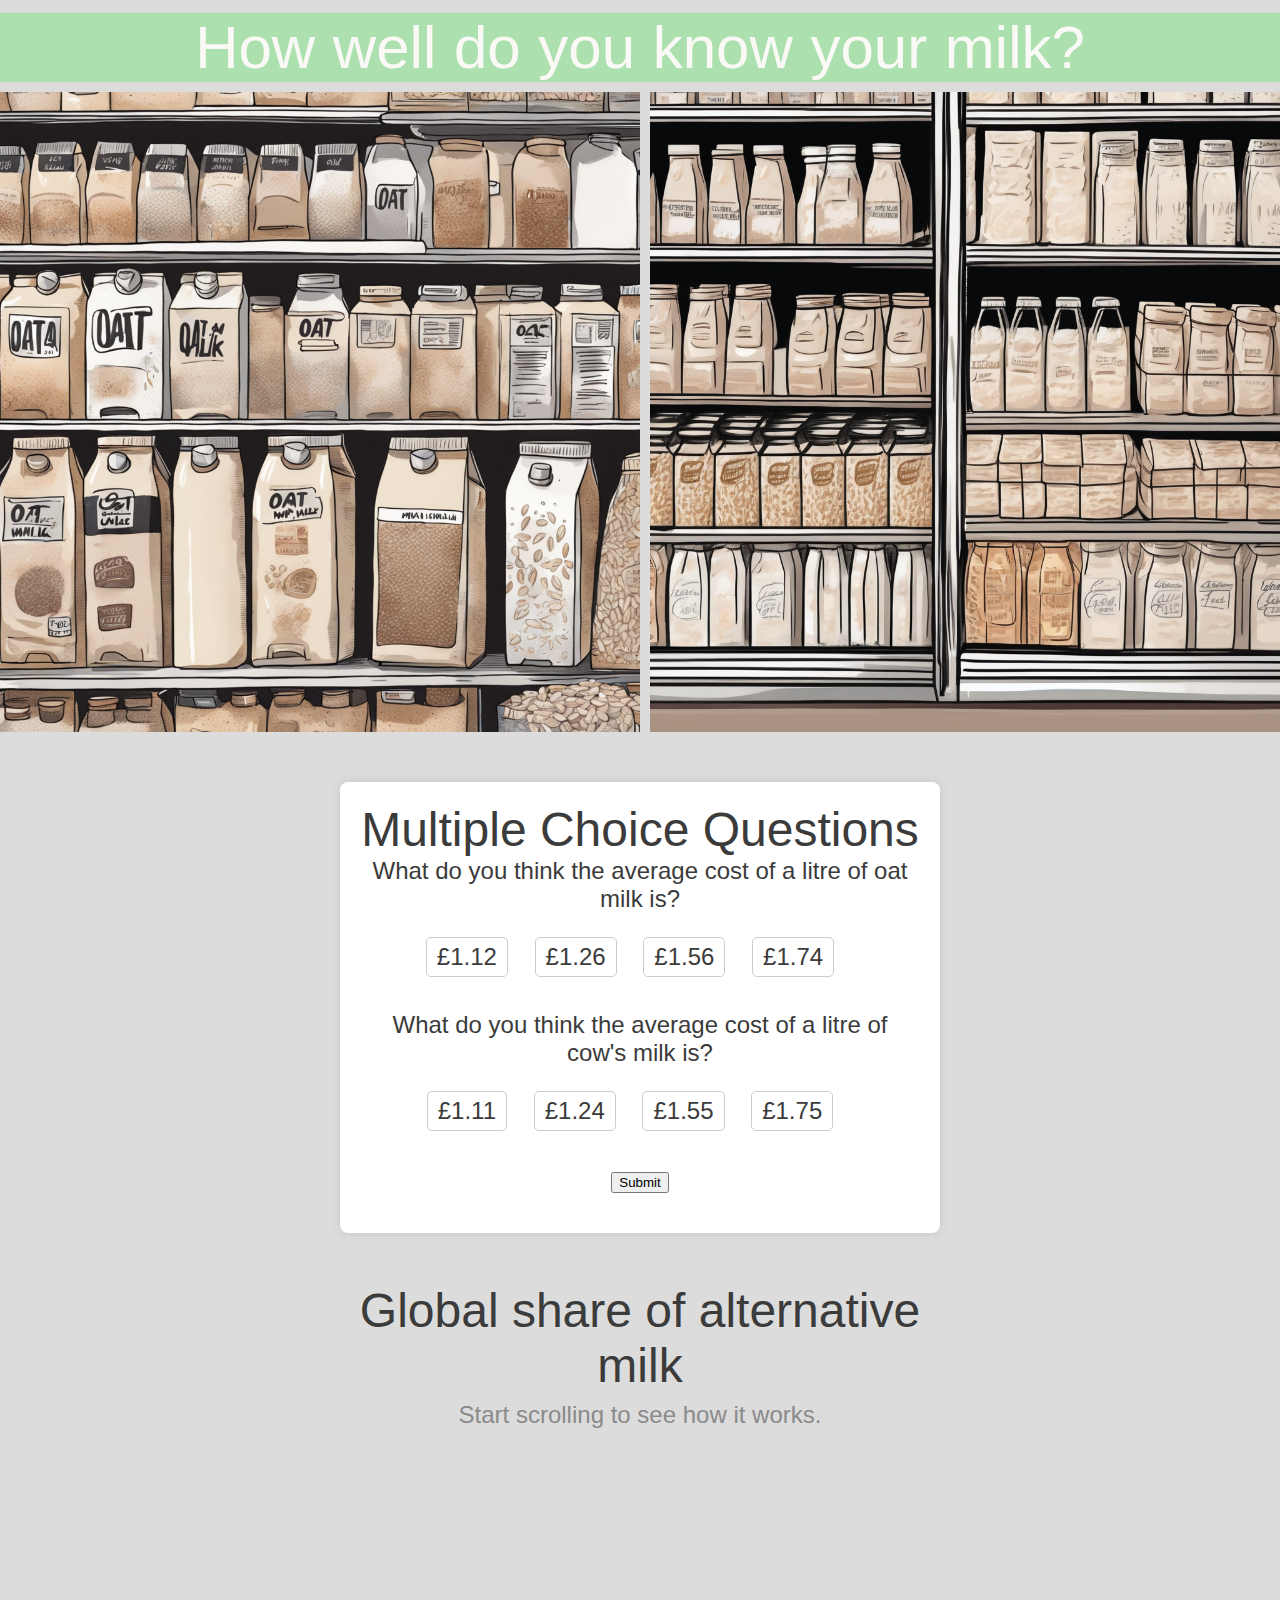
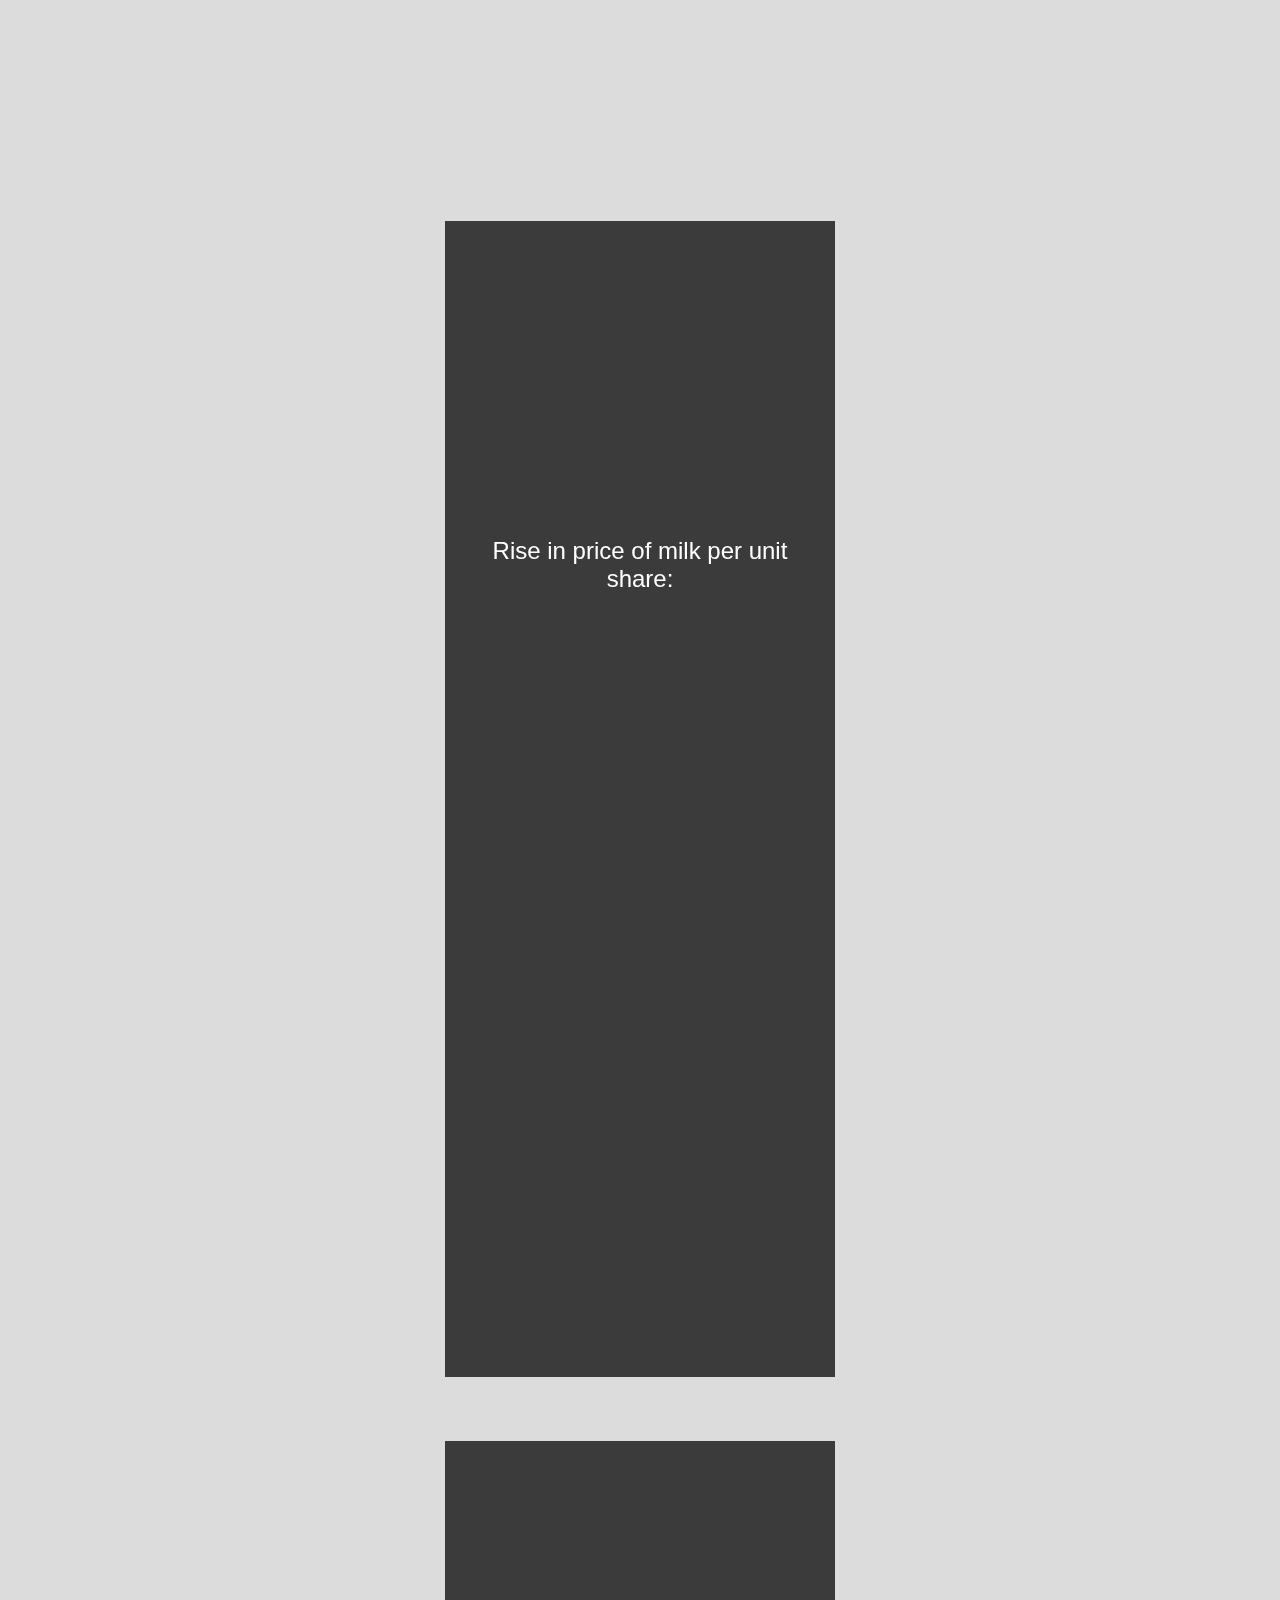
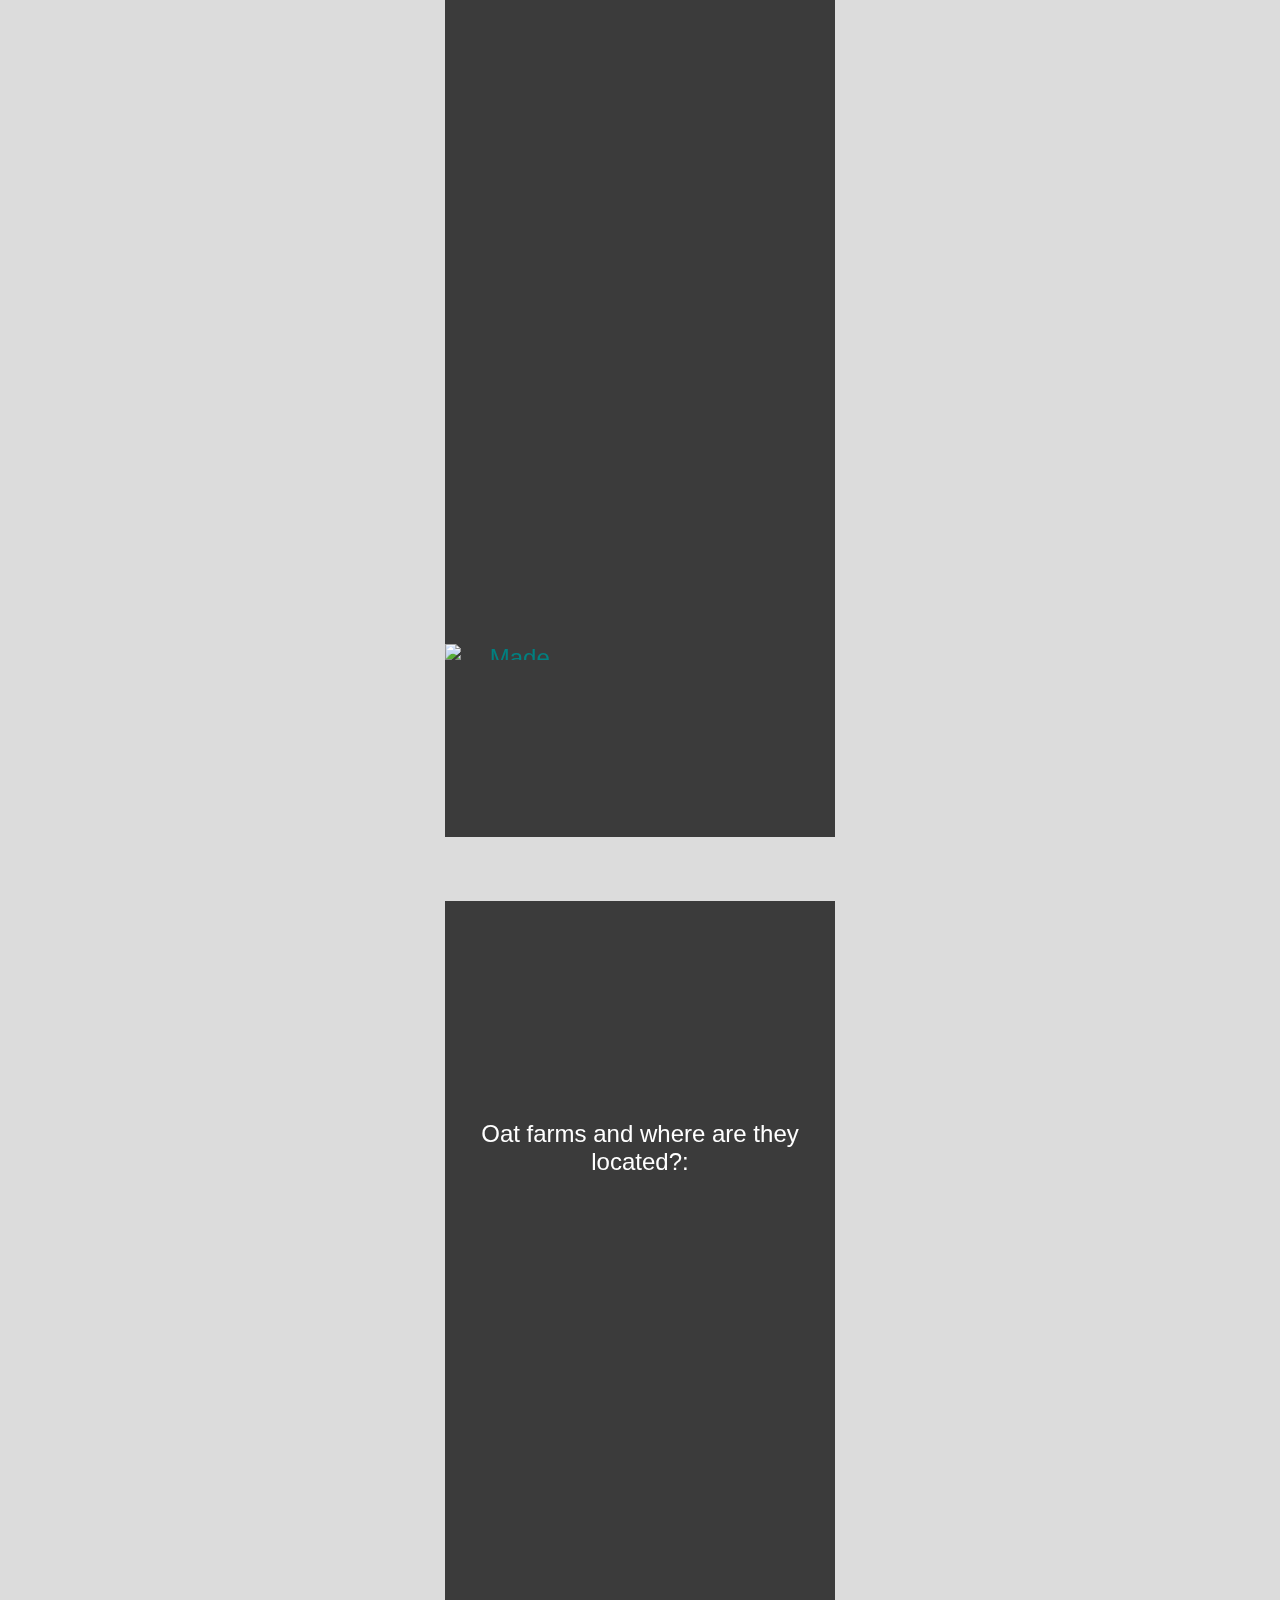
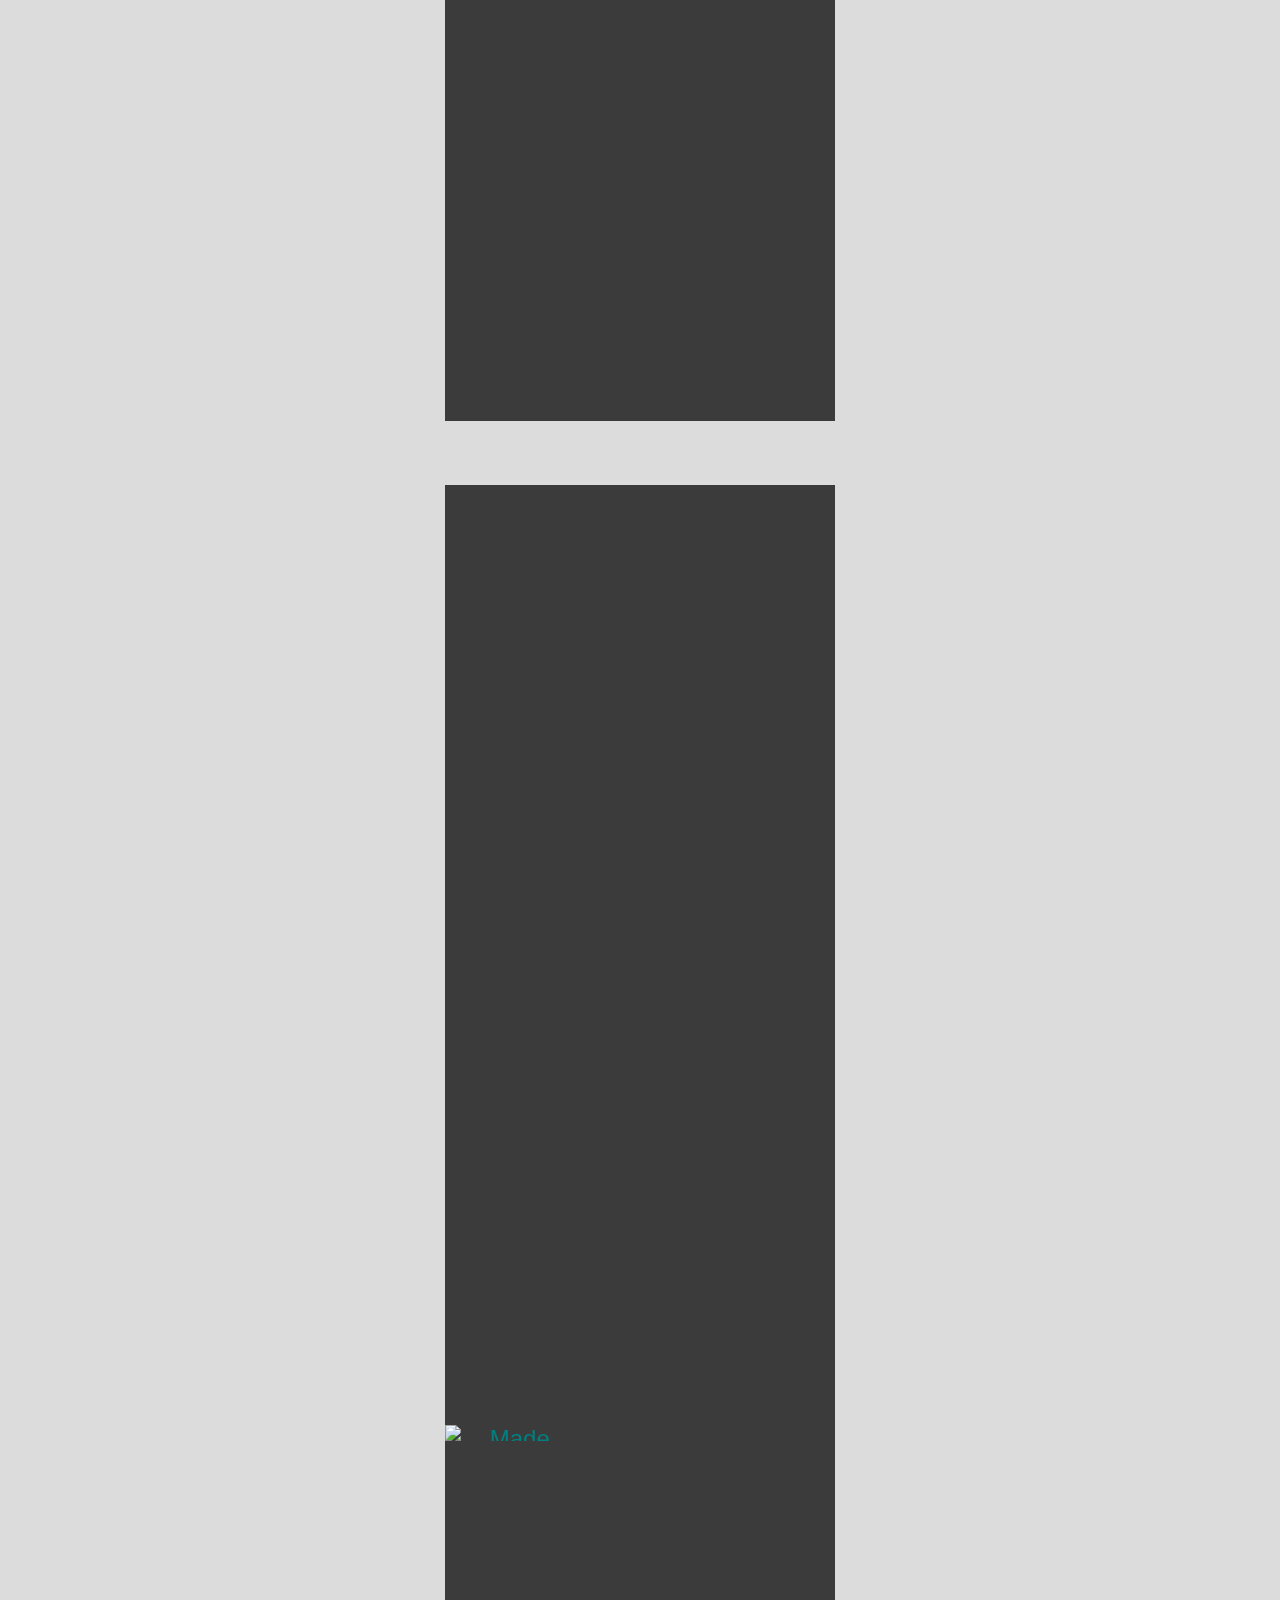
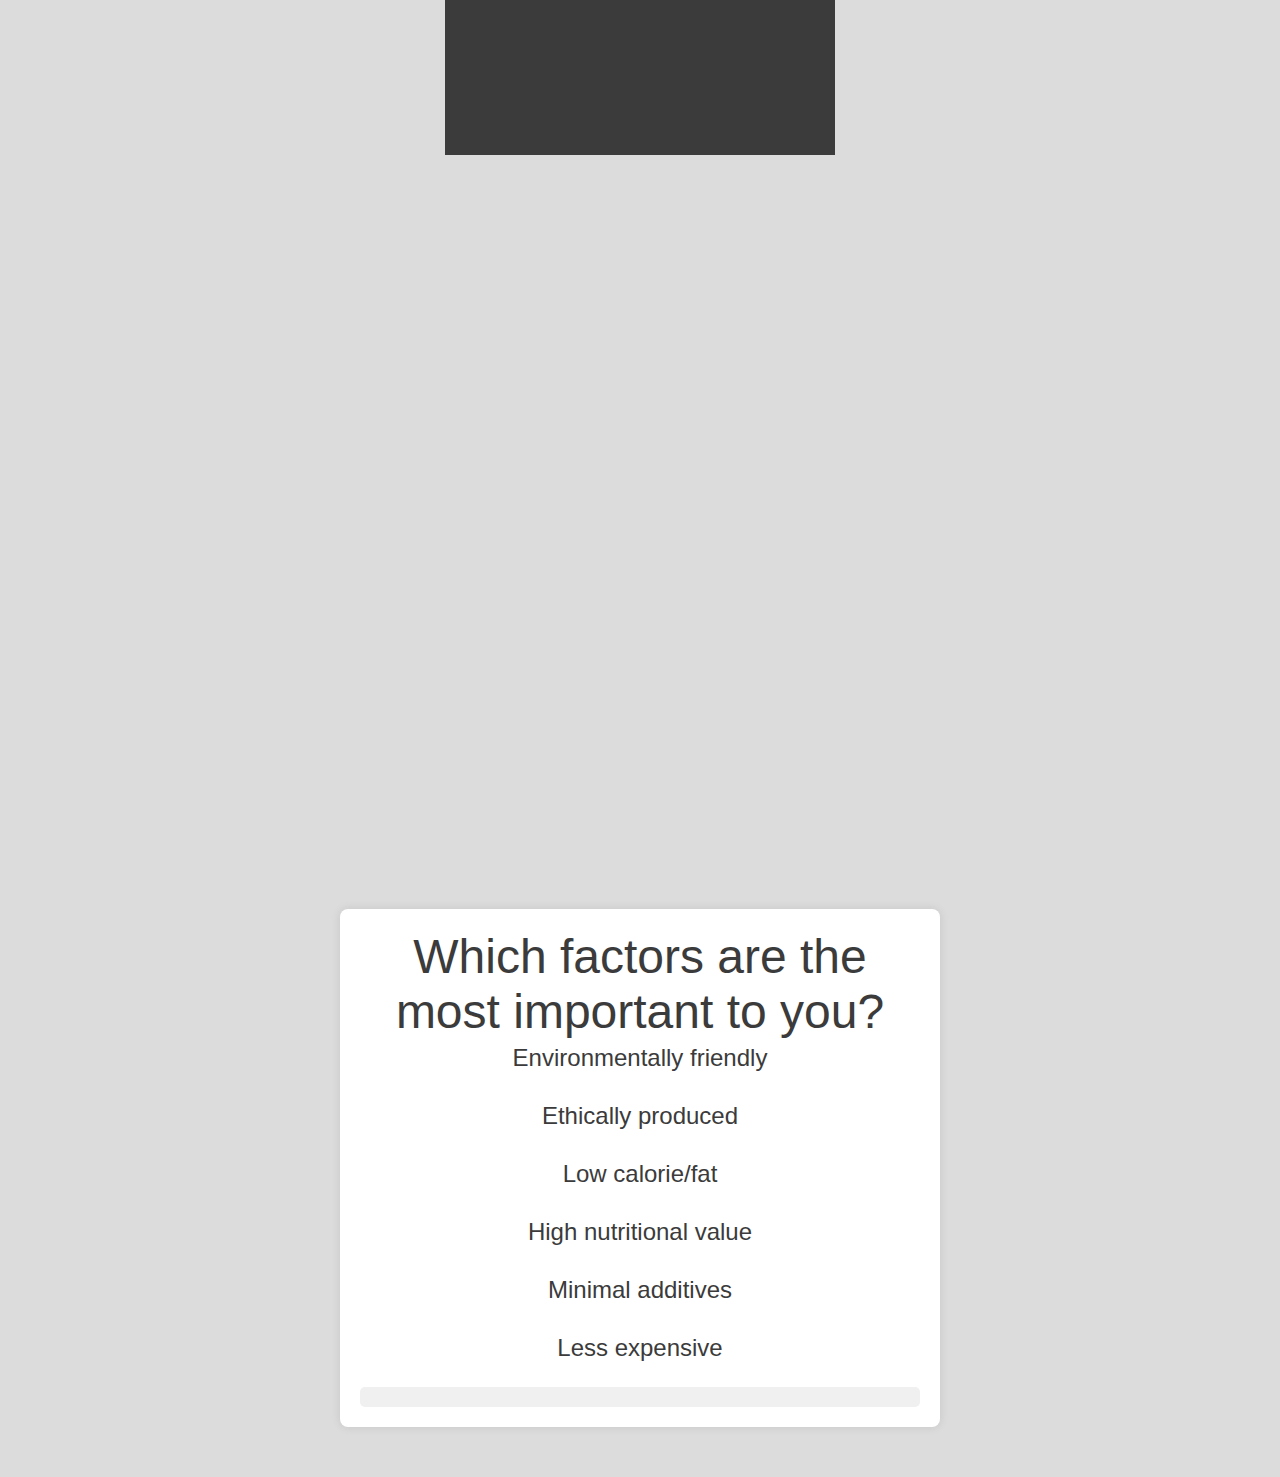
==== docs/home.html @ 5fc655d4 "Add files via upload" ====
<!DOCTYPE html>
<html lang="en">
<head>
    <meta charset="UTF-8">
    <meta name="viewport" content="width=device-width, initial-scale=1.0">
    <title>TITLE HERE</title>
    <link rel="stylesheet" href="../docs/homestyle.css"/>
    <div class="headerborder">
        <div>   
        <h1 class="header">How well do you know your milk?</h1>
        </div>
    </div>

</head>
<body>
<div class="header_image">
    <img id="milk1" src="../docs/05fa3151-7fad-4c50-9630-23b8d9dc61a8.png">
    <!-- <img id="milk2" src="../docs/15f3eb5b-7ea6-4be1-939e-33cea1be2ba7.png"> -->
    <img id="milk3" src="../docs/7c17c943-a8fb-4726-a682-5119851fdd4b.png">
</div>
</body>

    <div class="container">
        <h1>Multiple Choice Questions</h1>
        <form id="quizForm">
            <div class="question">
                <p>What do you think the average cost of a litre of oat milk is?</p>
                <ul class="options">
                    <li><input type="radio" id="£1.12" name="q1" value="£1.12"><label for="£1.12">£1.12</label></li>
                    <li><input type="radio" id="£1.26" name="q1" value="£1.26"><label for="£1.26">£1.26</label></li>
                    <li><input type="radio" id="£1.56" name="q1" value="£1.56"><label for="£1.56">£1.56</label></li>
                    <li><input type="radio" id="£1.74" name="q1" value="£1.74"><label for="£1.74">£1.74</label></li>
                </ul>
            </div>
            <div class="question">
                <p>What do you think the average cost of a litre of cow's milk is?</p>
                <ul class="options">
                    <li><input type="radio" id="£1.11" name="q2" value="£1.11"><label for="£1.11">£1.11</label></li>
                    <li><input type="radio" id="£1.24" name="q2" value="£1.24"><label for="£1.24">£1.24</label></li>
                    <li><input type="radio" id="£1.55" name="q2" value="£1.55"><label for="£1.55">£1.55</label></li>
                    <li><input type="radio" id="£1.75" name="q2" value="£1.75"><label for="£1.75">£1.75</label></li>
                </ul>
            </div>
            
        <input type="button" id="submitBtn" value="Submit">
    </form>

</body>

    <div id="result1" class="result"></div>
    <div id="result2" class="result"></div>
    </div>

    <script>
    document.getElementById("submitBtn").addEventListener("click", function() {
        var q1Answer = document.querySelector('input[name="q1"]:checked');
        var q2Answer = document.querySelector('input[name="q2"]:checked');

        if (q1Answer && q2Answer) {
            if (q1Answer.value === "£1.74") {
                document.getElementById("result1").innerHTML = "1. Correct!";
                document.getElementById("result1").classList.add("correct");
            } else {
                document.getElementById("result1").innerHTML = "1. Incorrect!";
                document.getElementById("result1").classList.add("incorrect");
            }

            if (q2Answer.value === "£1.11") {
                document.getElementById("result2").innerHTML = "2. Correct!";
                document.getElementById("result2").classList.add("correct");
            } else {
                document.getElementById("result2").innerHTML = "2. Incorrect!";
                document.getElementById("result2").classList.add("incorrect");
            }
        } else {
            alert("Please answer all questions before submitting.");
        }
    });
    </script>


    <!DOCTYPE html>

<html>

 

<head>

    <meta charset="utf-8" />

    <meta http-equiv="X-UA-Compatible" content="IE=edge" />

    <title>Analysing global milk and alternative consumption</title>

    <meta name="description" content="Scrollama: Basic Example" />

    <meta name="viewport" content="width=device-width, initial-scale=1" />

    <link rel="stylesheet" href="../docs/style.css" />

    <style>

        #scrolly {

            position: relative;

        }

 

        article {

            position: relative;

            padding: 0 1rem;

            margin: 0 auto;

            width: 33%;

        }

 

        .step {

            margin: 2rem auto 4rem auto;

            background-color: #3b3b3b;

            color: #fff;

        }

 

        .step.is-active {

            background-color: goldenrod;

            color: #3b3b3b;

        }

 

        .step p {

            text-align: center;

            padding: 1rem;

            font-size: 1.5rem;

        }

    </style>

</head>

 

<body>

    <main>

        <section id="intro">

            <h1 class="intro__hed">Global share of alternative milk</h1>

            <p class="intro__dek">

                Start scrolling to see how it works.

            </p>

        </section>

        <section id="scrolly">

            <div id="sticky" class="sticky">
                
              </div>

            <article>

                <div class="step" data-step="1">

                    <p>Rise in price of milk per unit share: <iframe title="Rise in milk substitute price" aria-label="Interactive line chart" id="datawrapper-chart-YHuSE" src=https://datawrapper.dwcdn.net/YHuSE/3/ scrolling="no" frameborder="0" style="width: 0; min-width: 100% !important; border: none;" height="462" data-external="1"></iframe><script type="text/javascript">!function(){"use strict";window.addEventListener("message",(function(a){if(void 0!==a.data["datawrapper-height"]){var e=document.querySelectorAll("iframe");for(var t in a.data["datawrapper-height"])for(var r=0;r<e.length;r++)if(e[r].contentWindow===a.source){var i=a.data["datawrapper-height"][t]+"px";e[r].style.height=i}}}))}();

                    </script></p>

                </div>

                <div class="step" data-step="2">

                    <p><iframe src='https://flo.uri.sh/visualisation/17685760/embed' title='Interactive or visual content' class='flourish-embed-iframe' frameborder='0' scrolling='no' style='width:100%;height:600px;' sandbox='allow-same-origin allow-forms allow-scripts allow-downloads allow-popups allow-popups-to-escape-sandbox allow-top-navigation-by-user-activation'></iframe><div style='width:100%!;margin-top:4px!important;text-align:right!important;'><a class='flourish-credit' href='https://public.flourish.studio/visualisation/17685760/?utm_source=embed&utm_campaign=visualisation/17685760' target='_top' style='text-decoration:none!important'><img alt='Made with Flourish' src='https://public.flourish.studio/resources/made_with_flourish.svg' style='width:105px!important;height:16px!important;border:none!important;margin:0!important;'> </a></div></p>

                </div>

                <div class="step" data-step="3">

                    <p>Oat farms and where are they located?: <iframe title="Where is your dairy milk made?" aria-label="Map" id="datawrapper-chart-85CGR" src=https://datawrapper.dwcdn.net/85CGR/2/ scrolling="no" frameborder="0" style="width: 0; min-width: 100% !important; border: none;" height="620" data-external="1"></iframe><script type="text/javascript">!function(){"use strict";window.addEventListener("message",(function(a){if(void 0!==a.data["datawrapper-height"]){var e=document.querySelectorAll("iframe");for(var t in a.data["datawrapper-height"])for(var r=0;r<e.length;r++)if(e[r].contentWindow===a.source){var i=a.data["datawrapper-height"][t]+"px";e[r].style.height=i}}}))}();

                    </script></p>

                </div>

                <div class="step" data-step="4">

                    <p><iframe src='https://flo.uri.sh/visualisation/17583954/embed' title='Interactive or visual content' class='flourish-embed-iframe' frameborder='0' scrolling='no' style='width:100%;height:600px;' sandbox='allow-same-origin allow-forms allow-scripts allow-downloads allow-popups allow-popups-to-escape-sandbox allow-top-navigation-by-user-activation'></iframe><div style='width:100%!;margin-top:4px!important;text-align:right!important;'><a class='flourish-credit' href='https://public.flourish.studio/visualisation/17583954/?utm_source=embed&utm_campaign=visualisation/17583954' target='_top' style='text-decoration:none!important'><img alt='Made with Flourish' src='https://public.flourish.studio/resources/made_with_flourish.svg' style='width:105px!important;height:16px!important;border:none!important;margin:0!important;'> </a></div></p>

                </div>

            </article>

        </section>

        <section id="outro"></section>

    </main>

 

    <script src="../build/scrollama.js"></script>

    <script>

        var scrolly = document.querySelector("#scrolly");

        var article = scrolly.querySelector("article");

        var step = article.querySelectorAll(".step");

 

        // initialize the scrollama

        var scroller = scrollama();

 

        // scrollama event handlers

        function handleStepEnter(response) {

            // response = { element, direction, index }

            console.log(response);

            // add to color to current step

            response.element.classList.add("is-active");

        }

 

        function handleStepExit(response) {

            // response = { element, direction, index }

            console.log(response);

            // remove color from current step

            response.element.classList.remove("is-active");

        }

 

        function init() {

            // set random padding for different step heights (not required)

            step.forEach(function (step) {

                var v = 100 + Math.floor((Math.random() * window.innerHeight) / 4);

                step.style.padding = v + "px 0px";

            });

 

            // 1. setup the scroller with the bare-bones options

            //      this will also initialize trigger observations

            // 2. bind scrollama event handlers (this can be chained like below)

            scroller

                .setup({

                    step: "#scrolly article .step",

                    debug: false,

                    offset: 0.5

                })

                .onStepEnter(handleStepEnter)

                .onStepExit(handleStepExit);

 

        }

 

        // kick things off

        init();

    </script>

</body>

 

</html>

    <body>

    </body>
    <div class="container">
            <h1>Which factors are the most important to you?</h1>
            <div class="quiz-item">
                <label><input type="radio" name="factor" value="environmentally friendly"> Environmentally friendly</label>
            </div>
            <div class="quiz-item">
                <label><input type="radio" name="factor" value="ethical"> Ethically produced</label>
            </div>
            <div class="quiz-item">
                <label><input type="radio" name="factor" value="low calorie/fat"> Low calorie/fat</label>
            </div>
            <div class="quiz-item">
                <label><input type="radio" name="factor" value="high nutritional value"> High nutritional value</label>
            </div>
            <div class="quiz-item">
                <label><input type="radio" name="factor" value="minimal additives"> Minimal additives</label>
            </div>
            <div class="quiz-item">
                <label><input type="radio" name="factor" value="less expensive"> Less expensive</label>
            </div>
            <div id="result"></div>
    </div>
    
        <script>
            const resultDiv = document.getElementById('result');
            const radioButtons = document.querySelectorAll('input[type="radio"]');
    
            radioButtons.forEach(radioButton => {
                radioButton.addEventListener('change', () => {
                    const selectedFactor = document.querySelector('input[name="factor"]:checked').value;
                    let resultText = '';
    
                    switch (selectedFactor) {
                        case 'environmentally friendly':
                            resultText = 'Consider choosing foods with minimal packaging and those produced using sustainable practices.';
                            break;
                        case 'ethical':
                            resultText = 'Look for products with certifications like Fair Trade, which ensure fair treatment of workers.';
                            break;
                        case 'low calorie/fat':
                            resultText = 'Prioritize foods high in nutrients like fruits, vegetables, lean proteins, and whole grains.';
                            break;
                        case 'high nutritional value':
                            resultText = 'Prioritize foods high in nutrients like fruits, vegetables, lean proteins, and whole grains.';
                            break;
                        case 'minimal additives':
                            resultText = 'Prioritize foods high in nutrients like fruits, vegetables, lean proteins, and whole grains.';
                            break;
                        case 'less expensive':
                            resultText = 'Prioritize foods high in nutrients like fruits, vegetables, lean proteins, and whole grains.';
                            break;
                        default:
                            resultText = 'Please select a factor.';
                            break;
                    }
    
                    resultDiv.textContent = resultText;
                });
            });
        </script>

</html>
---- docs/homestyle.css ----
/*background and font for whole page*/
body{
    text-align: center;
    font-family: Arial, Helvetica, sans-serif;
    background-color: #dcdcdc;
    background-image: url('');

}

/*heading margin width, font size, colour of text and background and word spacing*/
.header {
    font-family: 'Franklin Gothic Medium', 'Arial Narrow', Arial, sans-serif;
    margin-top: 0;
    font-size: 60px;
    color: #faf9f6;
    word-spacing: 1px;
}
.headerborder {
    background-color: 	#ACE1AF;
    margin-top: 1%;
}

.header_image {
    display: flex;
}

.header_image img {
    margin-top: 10px;
    margin-right: 10px;
    margin-bottom: 0px;
}

/* chat gpt */
.question {
    margin-bottom: 20px;
}

.options {
    list-style-type: none;
    padding: 0;
}

.options li {
    display: inline-block;
    margin-right: 20px;
}

.options label {
    cursor: pointer;
}

input[type="radio"] {
    display: none;
}

input[type="radio"] + label {
    padding: 5px 10px;
    border: 1px solid #ccc;
    border-radius: 5px;
}

input[type="radio"]:checked + label {
    background-color: #007bff;
    color: #fff;
}

input[type="submit"] {
    display: block;
    margin: 20px auto;
    padding: 10px 20px;
    border: none;
    background-color: #007bff;
    color: #fff;
    border-radius: 5px;
    cursor: pointer;
}

input[type="submit"]:hover {
    background-color: #0056b3;
}

.result {
    text-align: center;
    margin-top: 20px;
    font-weight: bold;
}

.correct {
    color: green;
}

.incorrect {
    color: red;
}


.map-container {
    /* max-width:960px; */
    width: 50%;
    margin: 0 auto;
    text-align: center;

}

.maps{
    width: 100%;
}

.map1 {
    width: 50%;
    float: left;
}

.map2{
    margin-left: 50%;
}

img {
    max-width: 50%;
    height: auto;
    float: left;

}
.container {
    max-width: 600px;
    margin: 50px auto;
    background-color: #fff;
    padding: 20px;
    border-radius: 8px;
    box-shadow: 0 0 10px rgba(0, 0, 0, 0.1);
}
h1 {
    text-align: center;
}
.quiz-item {
    margin-bottom: 20px;
}
label {
    display: block;
    margin-bottom: 10px;
}
input[type="radio"] {
    margin-right: 5px;
    cursor: pointer;
}
#result {
    margin-top: 20px;
    padding: 10px;
    background-color: #f0f0f0;
    border-radius: 5px;
}
/* .container {
    max-width: 50%; /* Limits image width to half of the page */
  /* } */


  input[type="radio"]:hover {
    background-color: #f0f0f0;
  }

  /* Style for selected button */
  input[type="radio"]:checked + label {
    background-color: #007bff; /* Change this to desired color */
    color: white; /* Text color */
  }

  label {
    padding: 5px 10px;
    border-radius: 5px;
  }

  /* Change cursor on hover */
  label:hover {
    cursor: pointer;
  }

  /* Style for result text */
  #result {
    margin-top: 20px;
    font-weight: bold;
  }
---- docs/style.css ----
* {
  box-sizing: border-box;
}

html,
body {
  margin: 0;
  padding: 0;
}

body {
  font-family: -apple-system, BlinkMacSystemFont, 'Segoe UI', Roboto, Oxygen,
    Ubuntu, Cantarell, 'Open Sans', 'Helvetica Neue', sans-serif;
  min-height: 1280px;
  color: #3b3b3b;
  font-size: 24px;
}

p,
h1,
h2,
h3,
h4,
a {
  margin: 0;
  font-weight: 400;
}

a,
a:visited,
a:hover {
  color: teal;
  text-decoration: none;
  border-bottom: 2px solid currentColor;
}

nav {
  display: -webkit-box;
  display: -ms-flexbox;
  display: flex;
  -webkit-box-align: baseline;
  -ms-flex-align: baseline;
  align-items: baseline;
  -webkit-box-pack: justify;
  -ms-flex-pack: justify;
  justify-content: space-between;
  background: #f3f3f3;
  padding: 1rem;
  padding-right: 5rem;
  -ms-flex-wrap: wrap;
  flex-wrap: wrap;
}

.nav__examples {
  display: -webkit-box;
  display: -ms-flexbox;
  display: flex;
  -webkit-box-align: baseline;
  -ms-flex-align: baseline;
  align-items: baseline;
  -ms-flex-wrap: wrap;
  flex-wrap: wrap;
  margin-top: 1rem;
}

.nav__examples > * {
  margin-right: 0.5rem;
}

#intro {
  max-width: 40rem;
  margin: 1rem auto;
  text-align: center;
}

.intro__hed {
  font-size: 2em;
  margin: 2rem auto 0.5rem auto;
}

.intro__dek {
  color: #8a8a8a;
}

.github-corner:hover .octo-arm {
  animation: octocat-wave 560ms ease-in-out;
}

@keyframes octocat-wave {
  0%,
  100% {
    transform: rotate(0);
  }

  20%,
  60% {
    transform: rotate(-25deg);
  }

  40%,
  80% {
    transform: rotate(10deg);
  }
}

@media (max-width: 500px) {
  .github-corner:hover .octo-arm {
    animation: none;
  }

  .github-corner .octo-arm {
    animation: octocat-wave 560ms ease-in-out;
  }
}

#intro {
  margin-bottom: 320px;
}

#outro {
  height: 640px;
}

@media (min-width: 840px) {
  .nav__examples {
    margin-top: 0;
    margin-left: 2rem;
  }
}

.sticky {
  position: sticky;
  top: 0;
  background-image: url('https://www.google.com/imgres?q=milk%20splash%20png&imgurl=https%3A%2F%2Fi.pinimg.com%2F736x%2F47%2F56%2F57%2F475657540660afe9c5e183f376eb9618.jpg&imgrefurl=https%3A%2F%2Fwww.pinterest.co.uk%2Fpin%2Fmilk-splash-png-free-download--691513717805654014%2F&docid=5TS-DGnh7o_dVM&tbnid=TGDkjYc5brxAaM&vet=12ahUKEwimmrqj2diFAxVSWkEAHU_UB3kQM3oECC0QAA..i&w=650&h=424&hcb=2&ved=2ahUKEwimmrqj2diFAxVSWkEAHU_UB3kQM3oECC0QAA');
  background-size: cover;
  background-position: center;
  background-repeat: repeat;
  color: white; /* Adjust text color for visibility */
  padding: 20px; /* Adjust padding as needed */
}
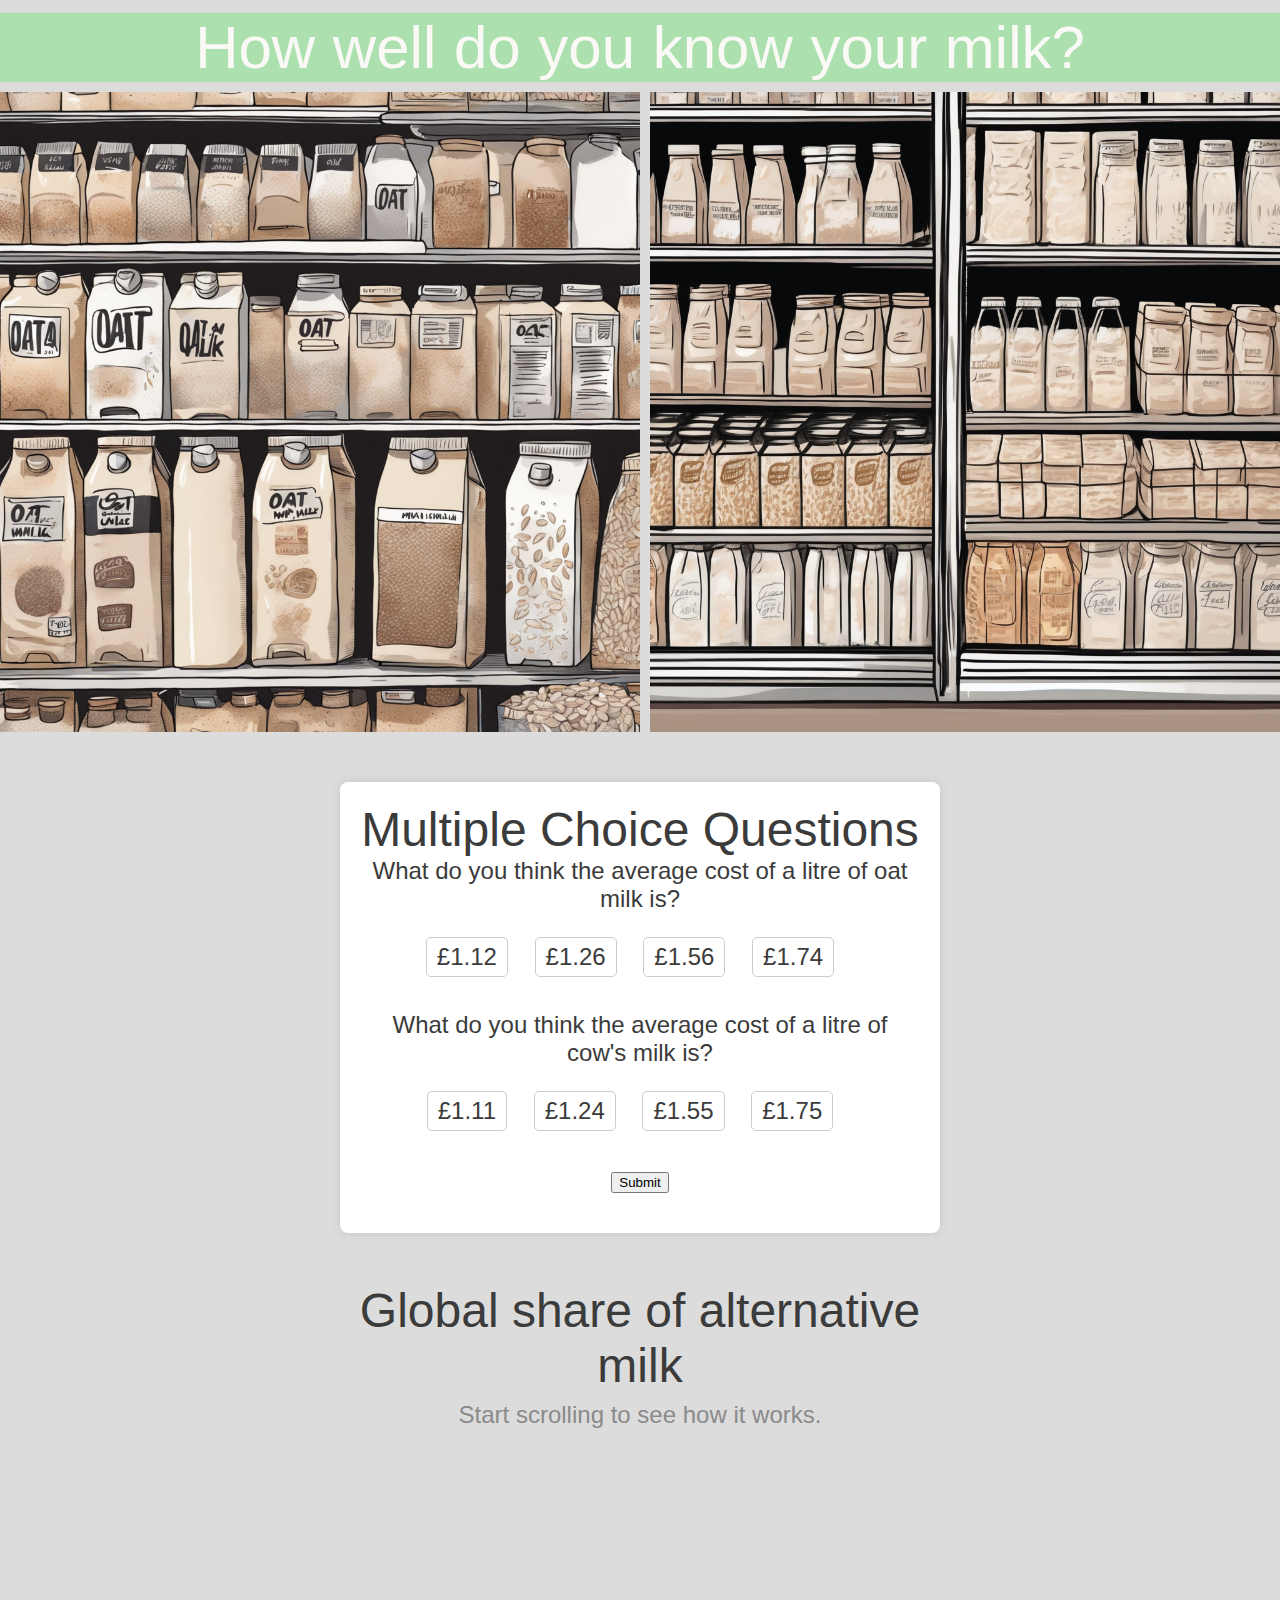
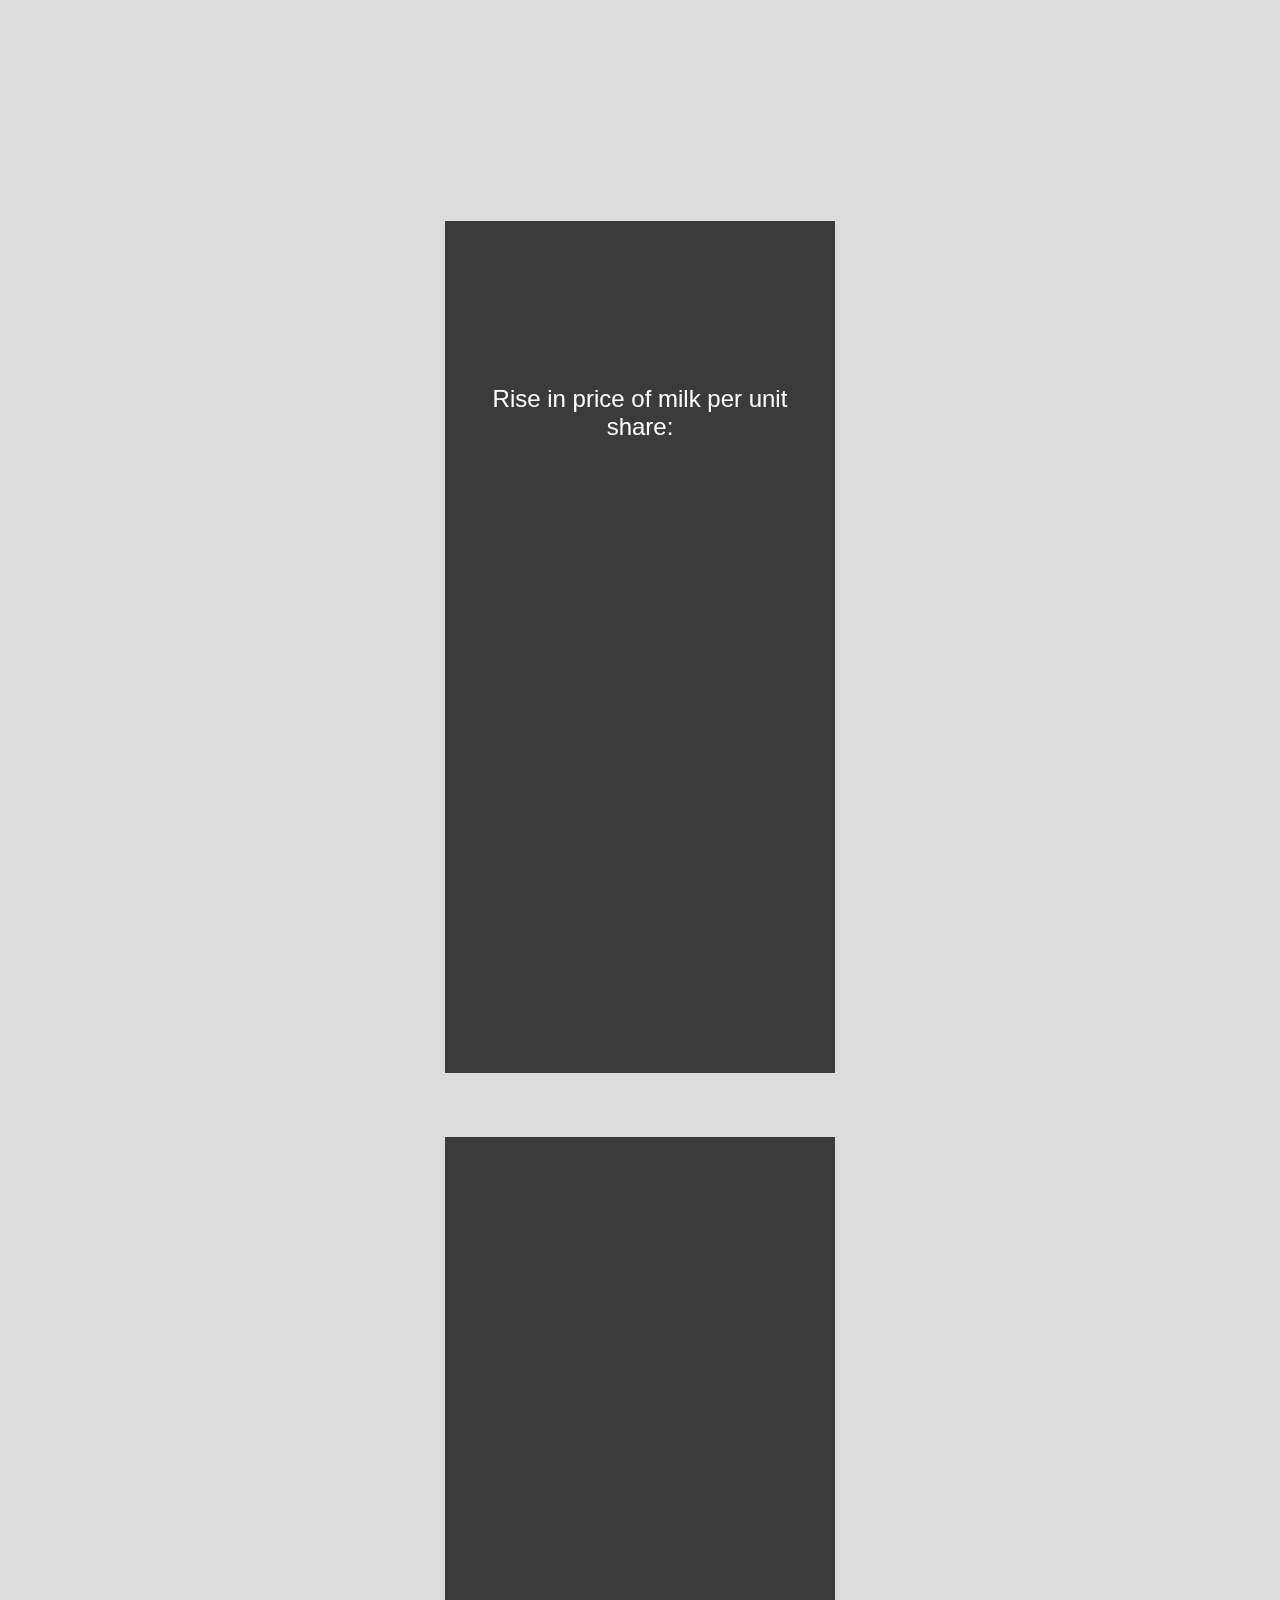
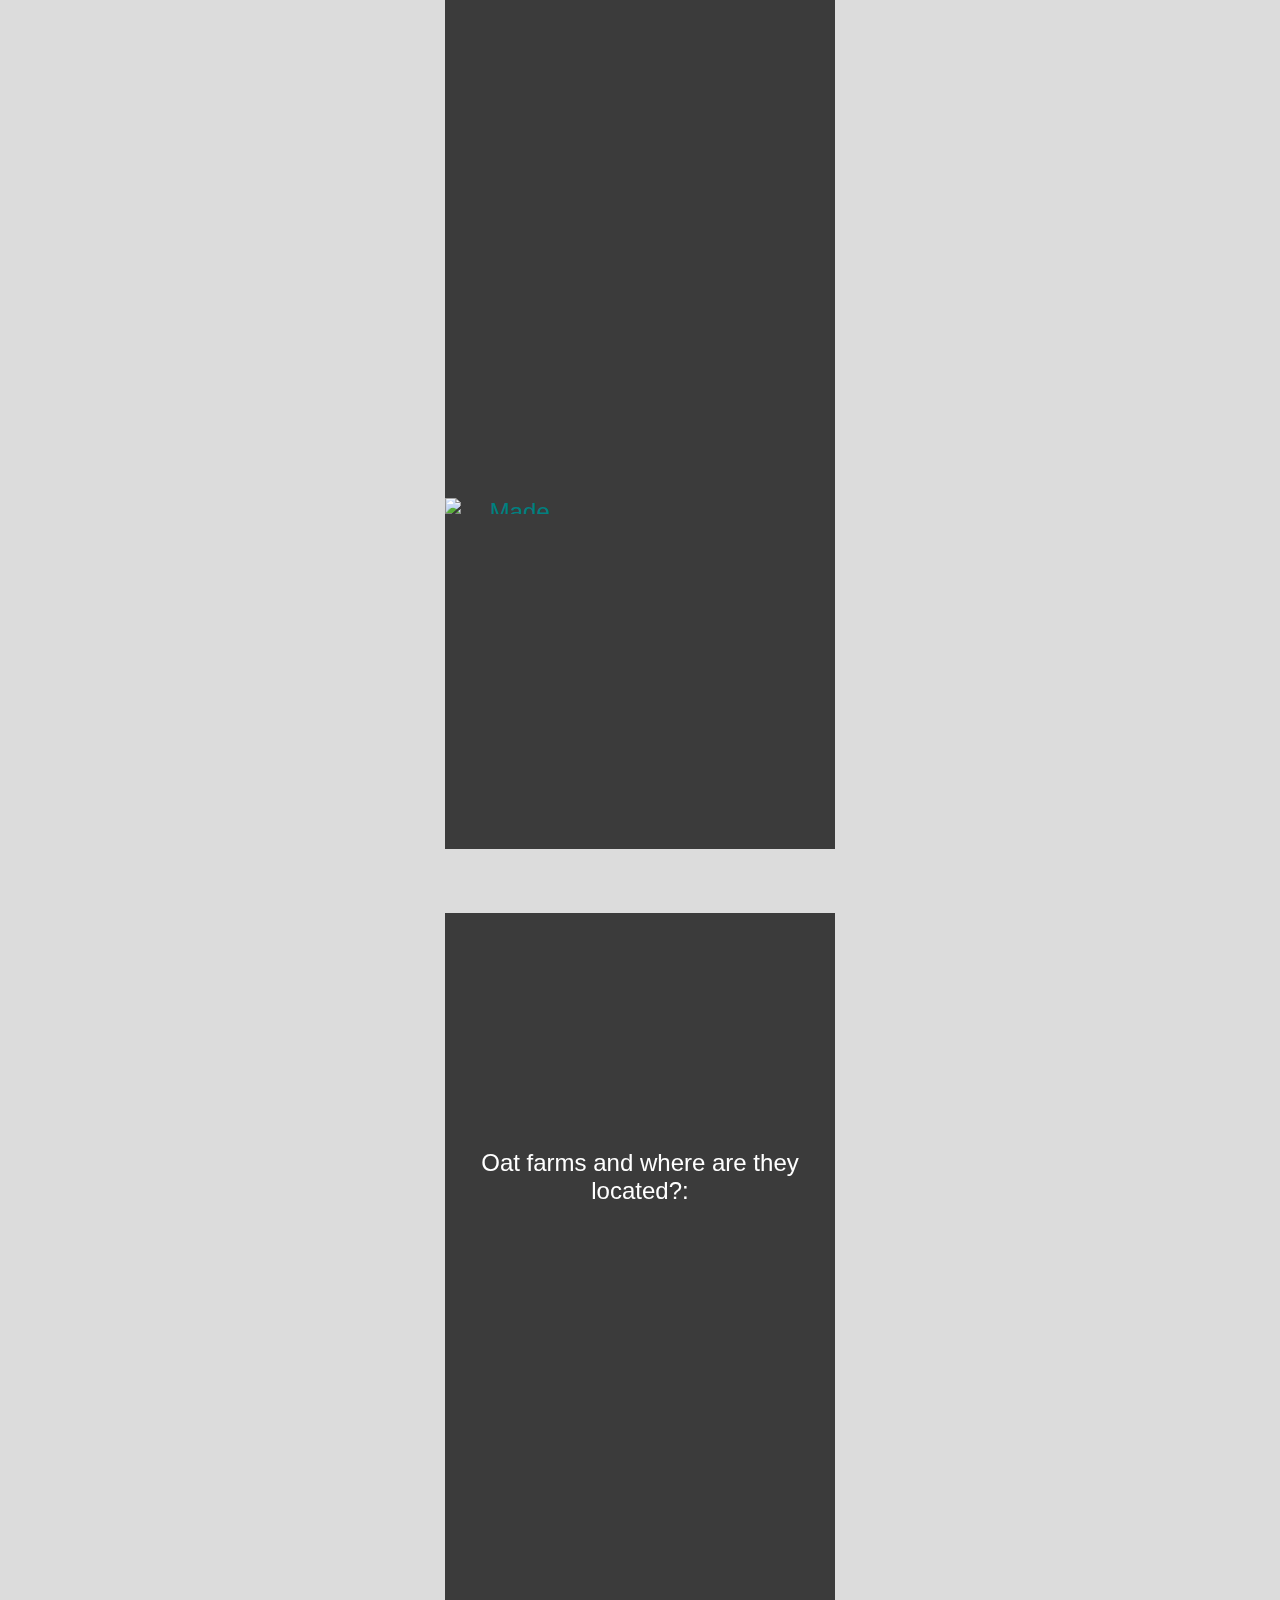
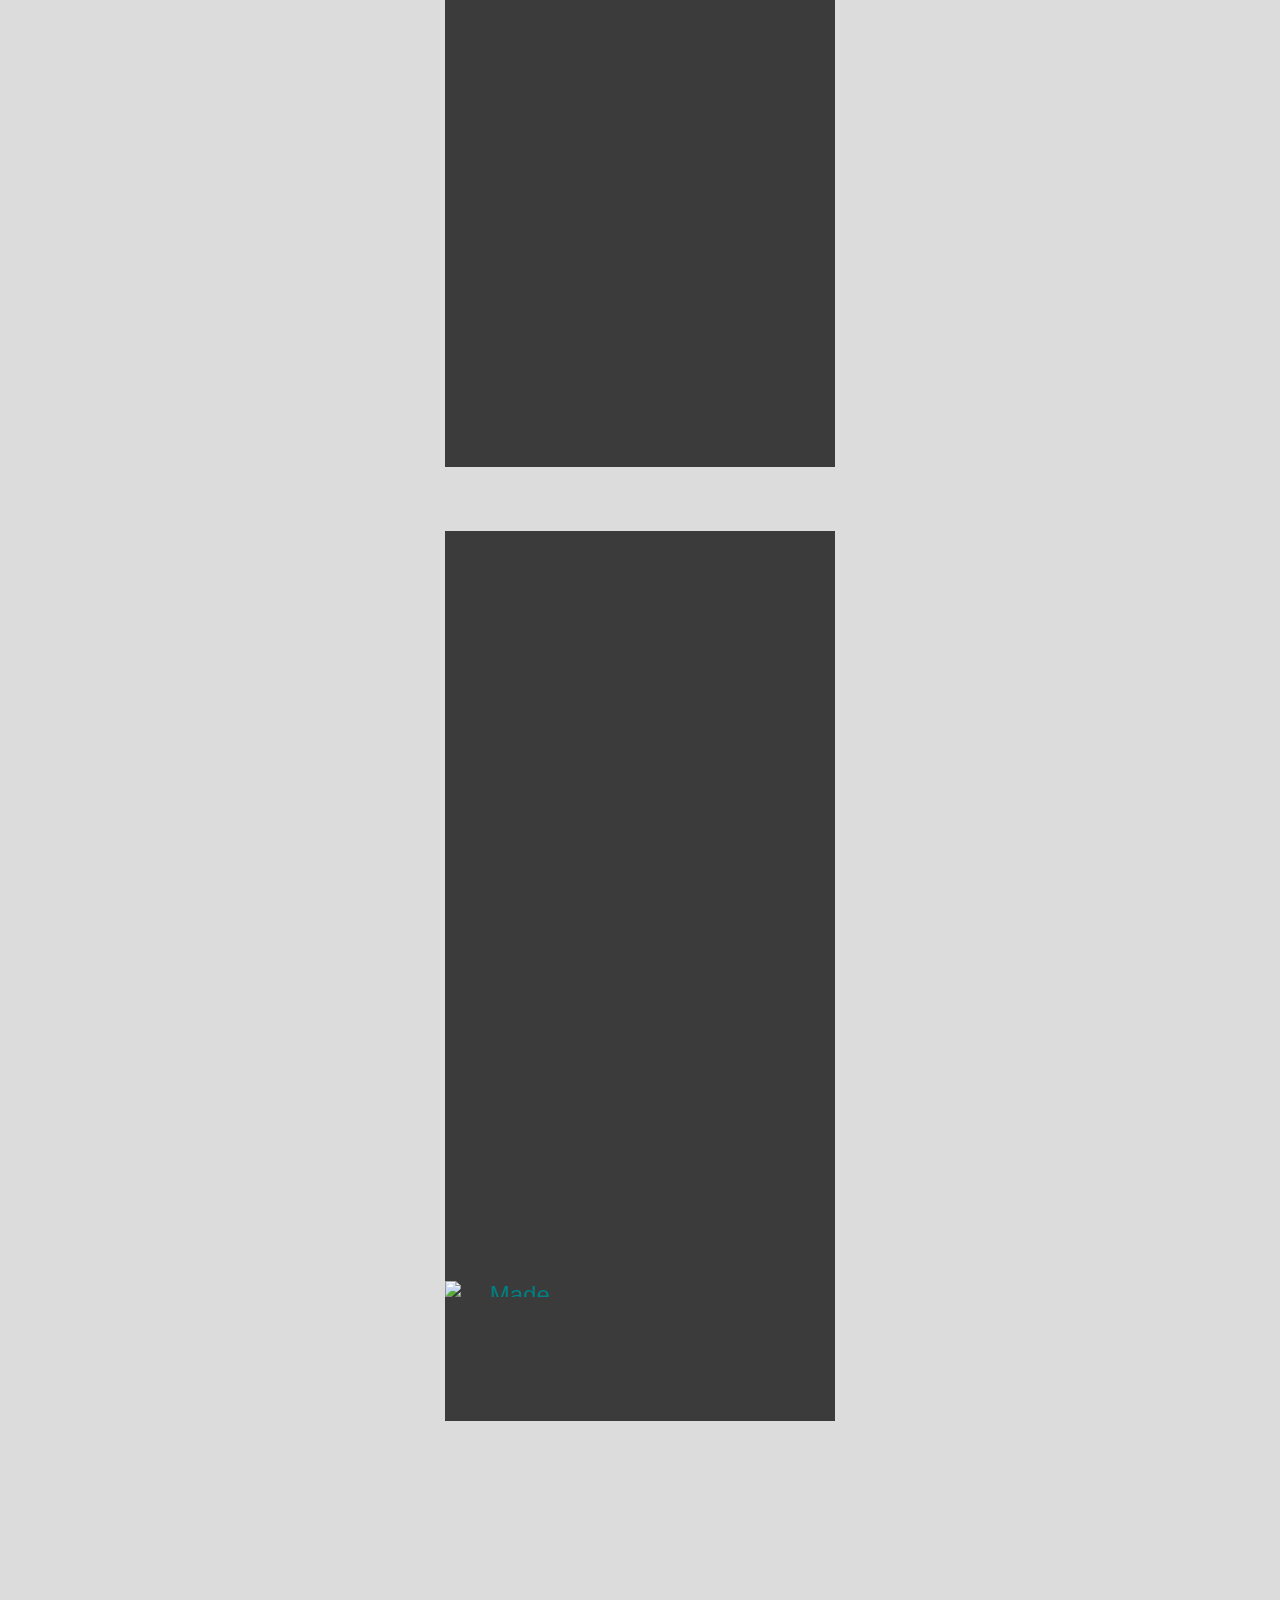
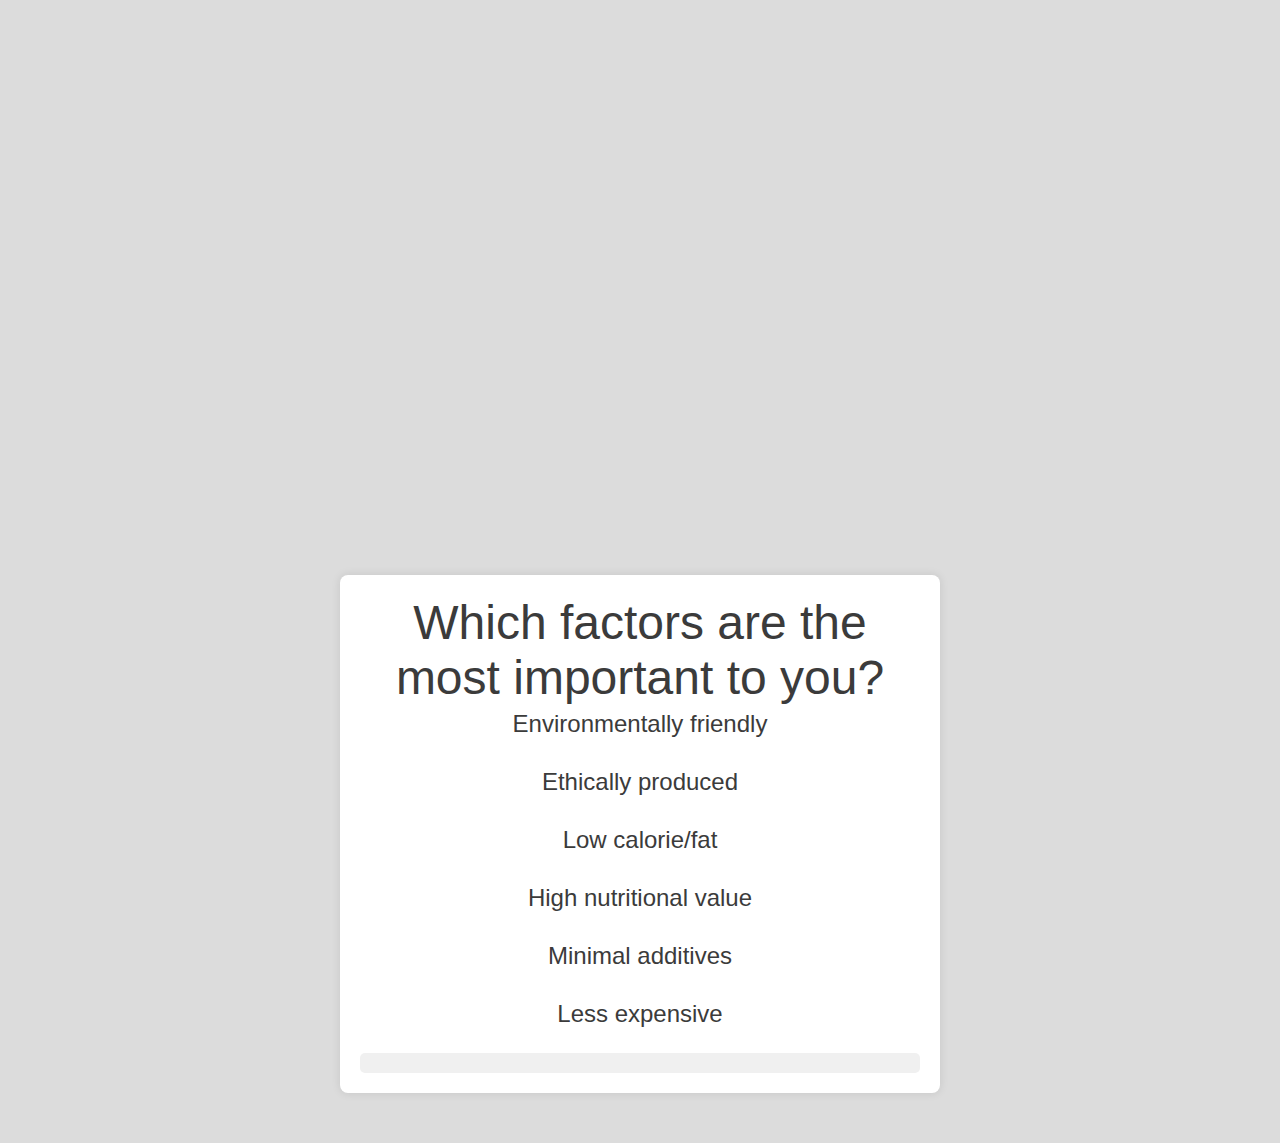
==== commit 724b6879: "Update home.html" ====
--- a/docs/home.html
+++ b/docs/home.html
@@ -14,9 +14,9 @@
 </head>
 <body>
 <div class="header_image">
-    <img id="milk1" src="../docs/05fa3151-7fad-4c50-9630-23b8d9dc61a8.png">
-    <!-- <img id="milk2" src="../docs/15f3eb5b-7ea6-4be1-939e-33cea1be2ba7.png"> -->
-    <img id="milk3" src="../docs/7c17c943-a8fb-4726-a682-5119851fdd4b.png">
+    <img id="milk1" src="05fa3151-7fad-4c50-9630-23b8d9dc61a8.png">
+    <!-- <img id="milk2" src="15f3eb5b-7ea6-4be1-939e-33cea1be2ba7.png"> -->
+    <img id="milk3" src="7c17c943-a8fb-4726-a682-5119851fdd4b.png">
 </div>
 </body>
 
@@ -97,7 +97,7 @@
 
     <meta name="viewport" content="width=device-width, initial-scale=1" />
 
-    <link rel="stylesheet" href="../docs/style.css" />
+    <link rel="stylesheet" href="style.css" />
 
     <style>
 
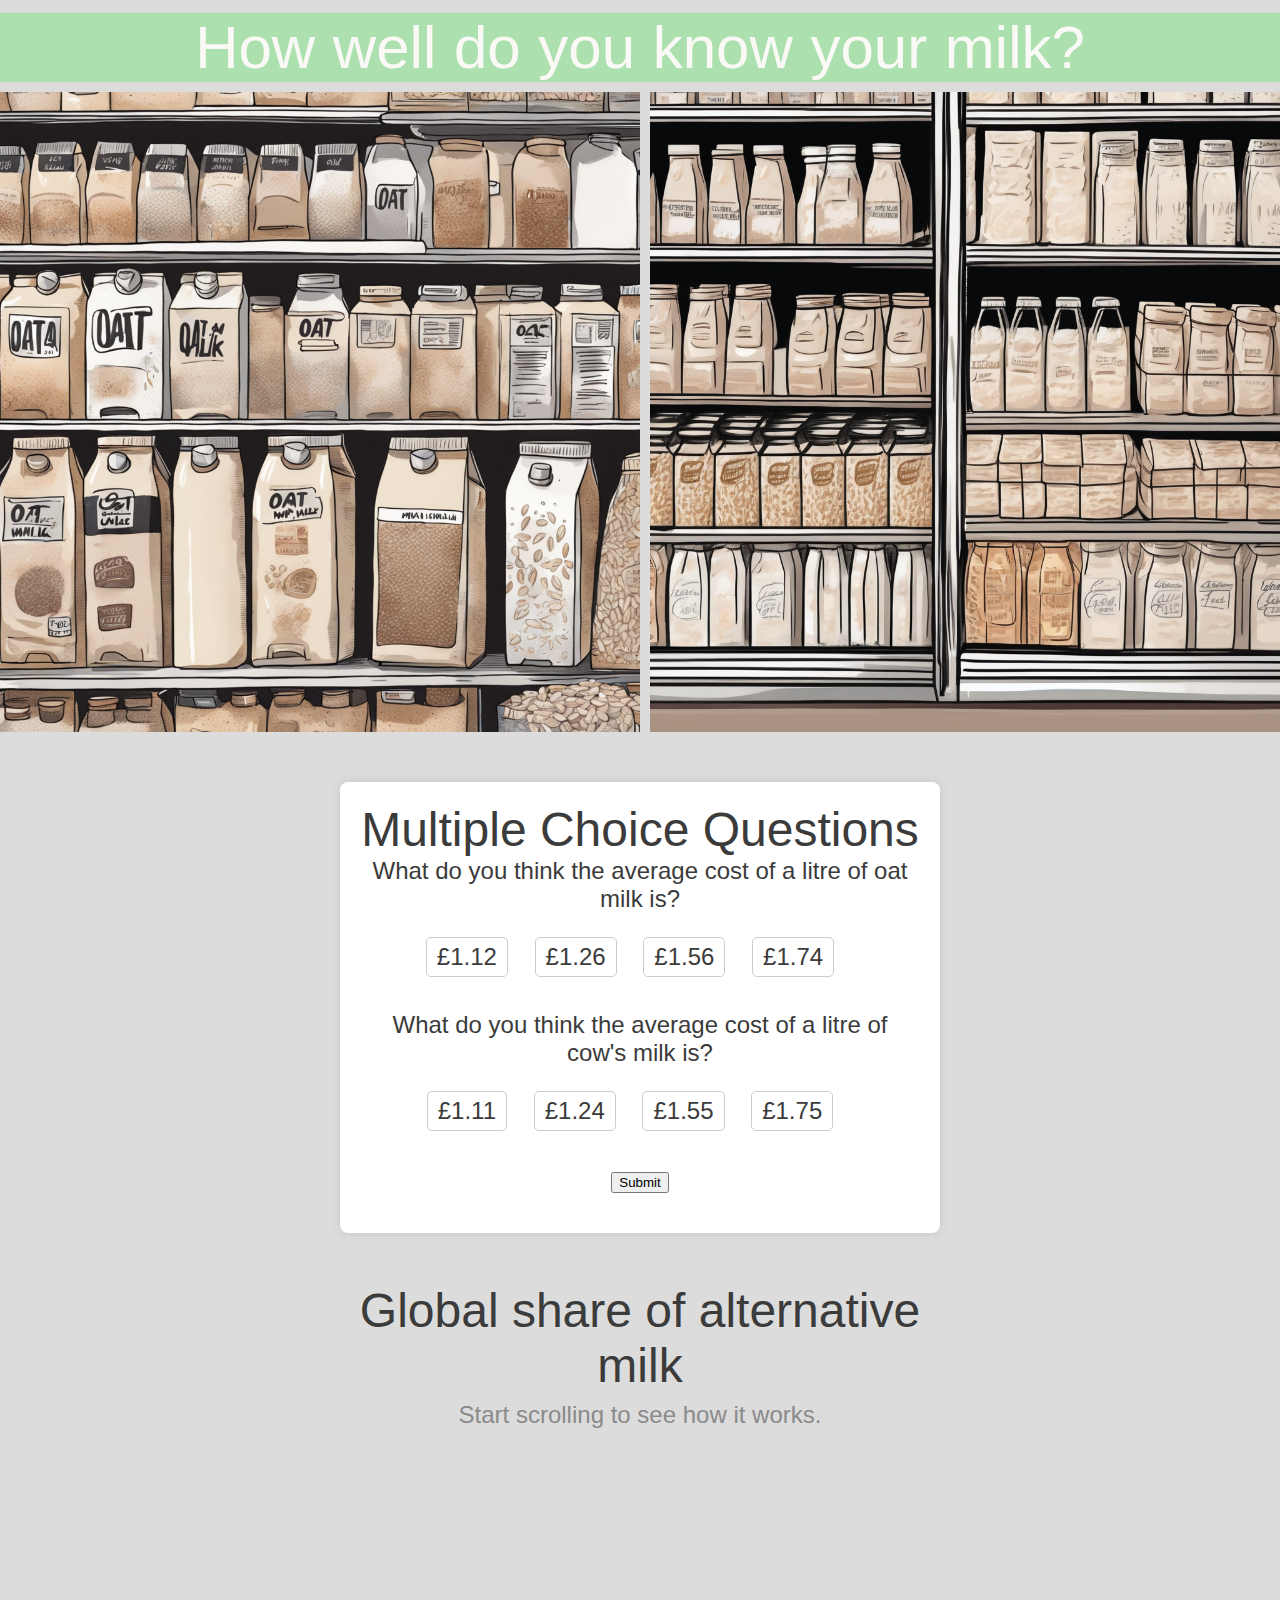
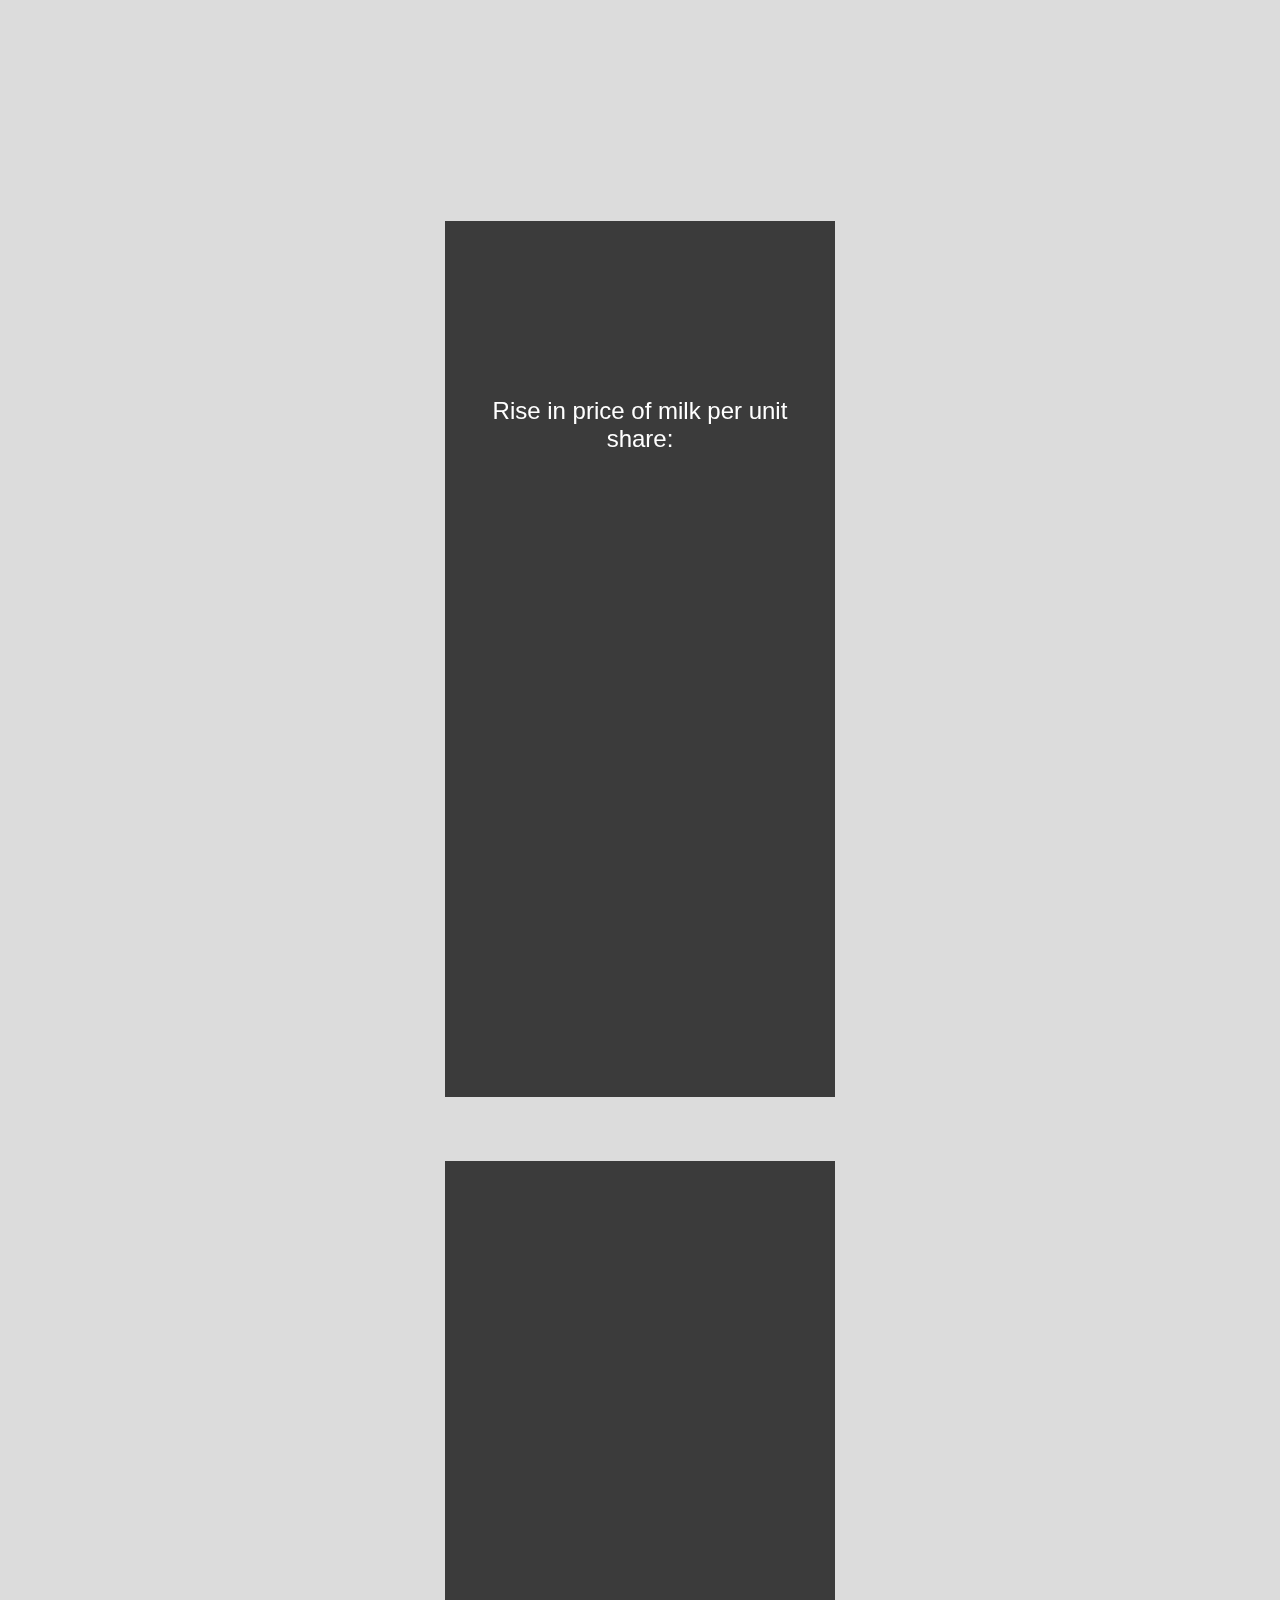
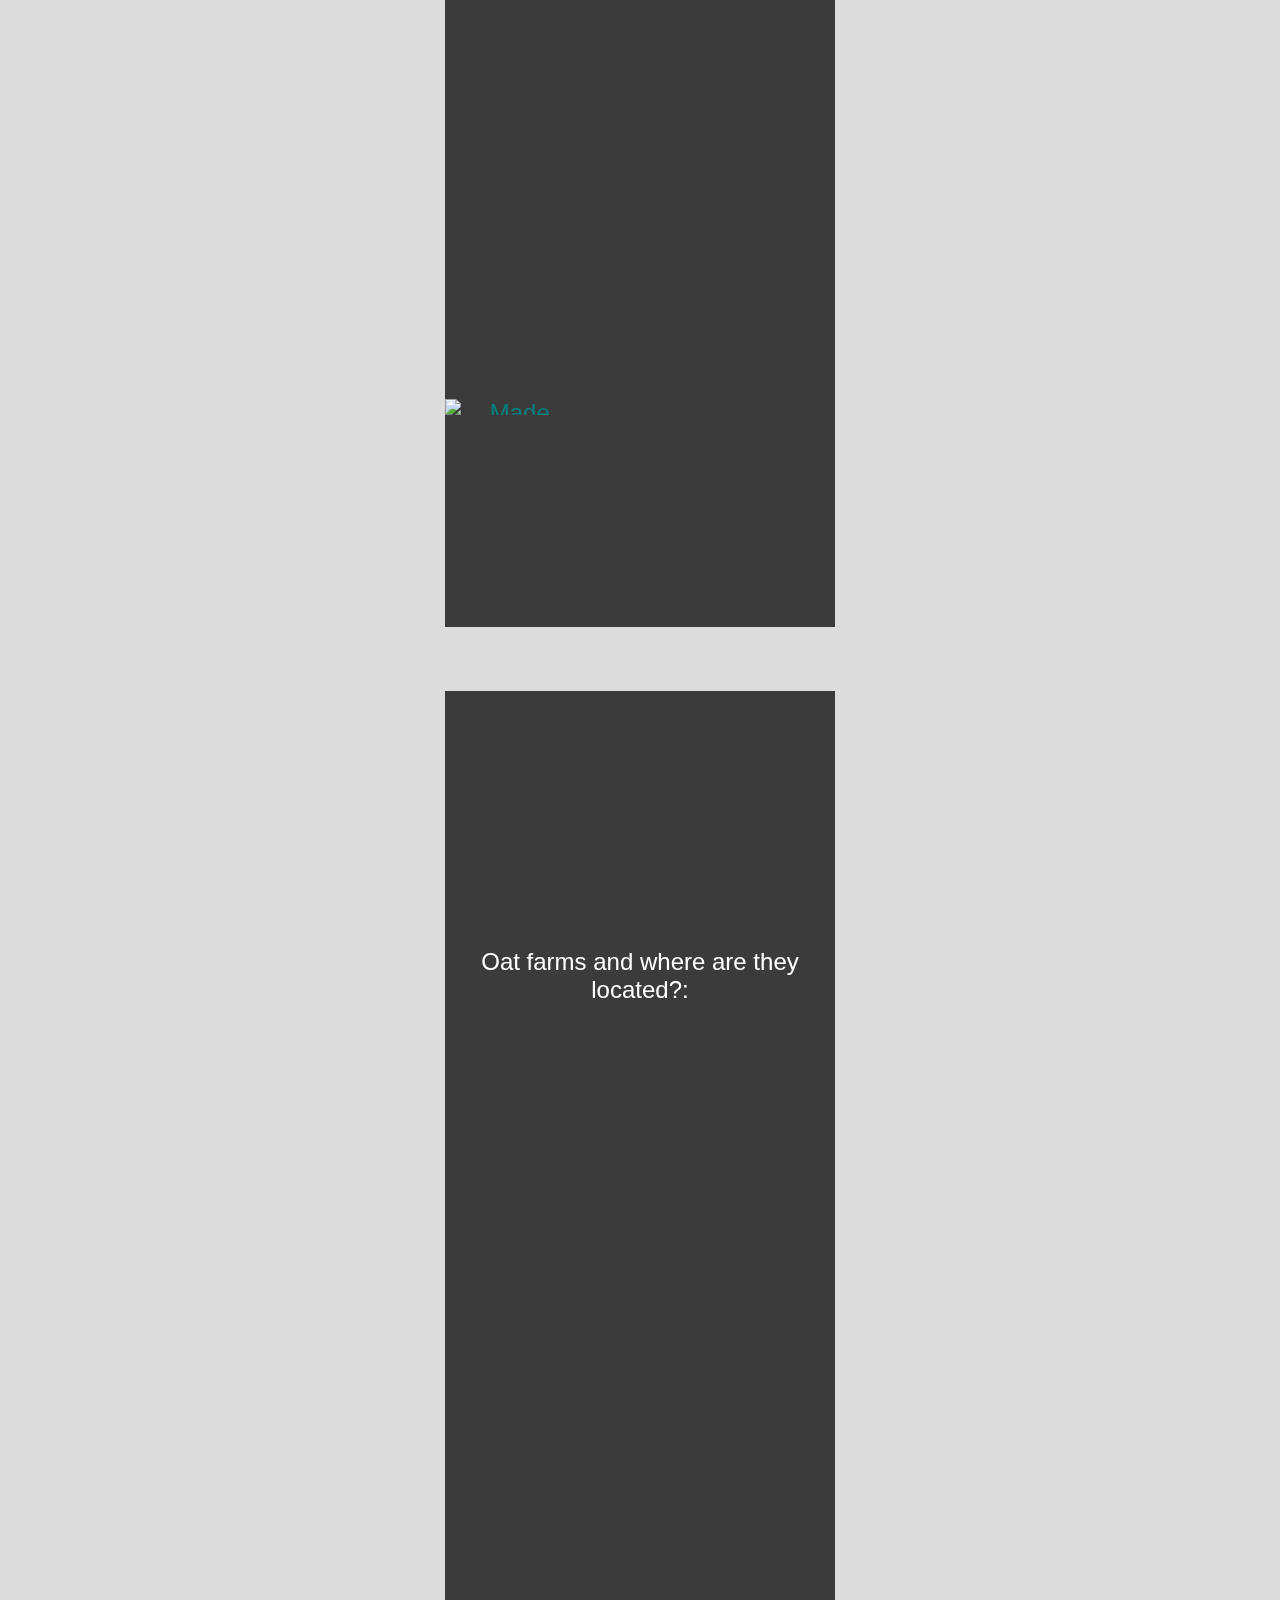
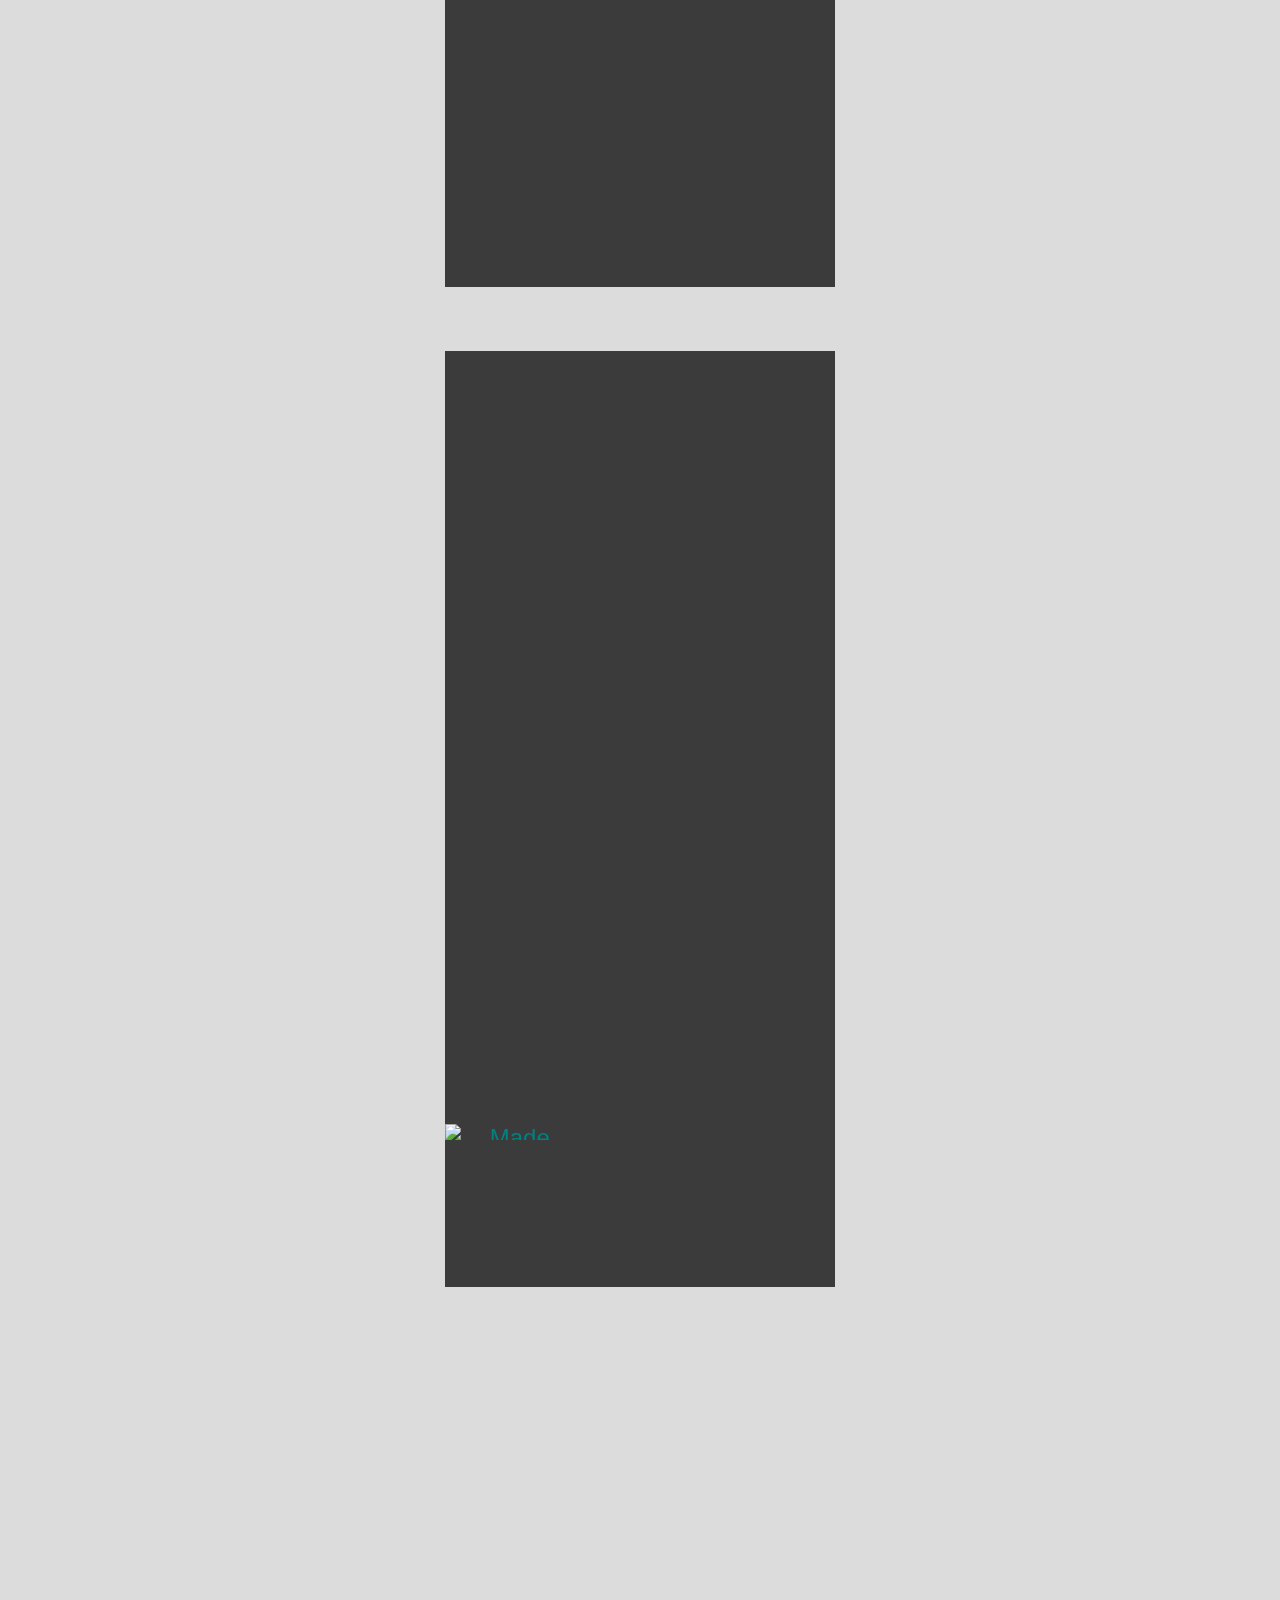
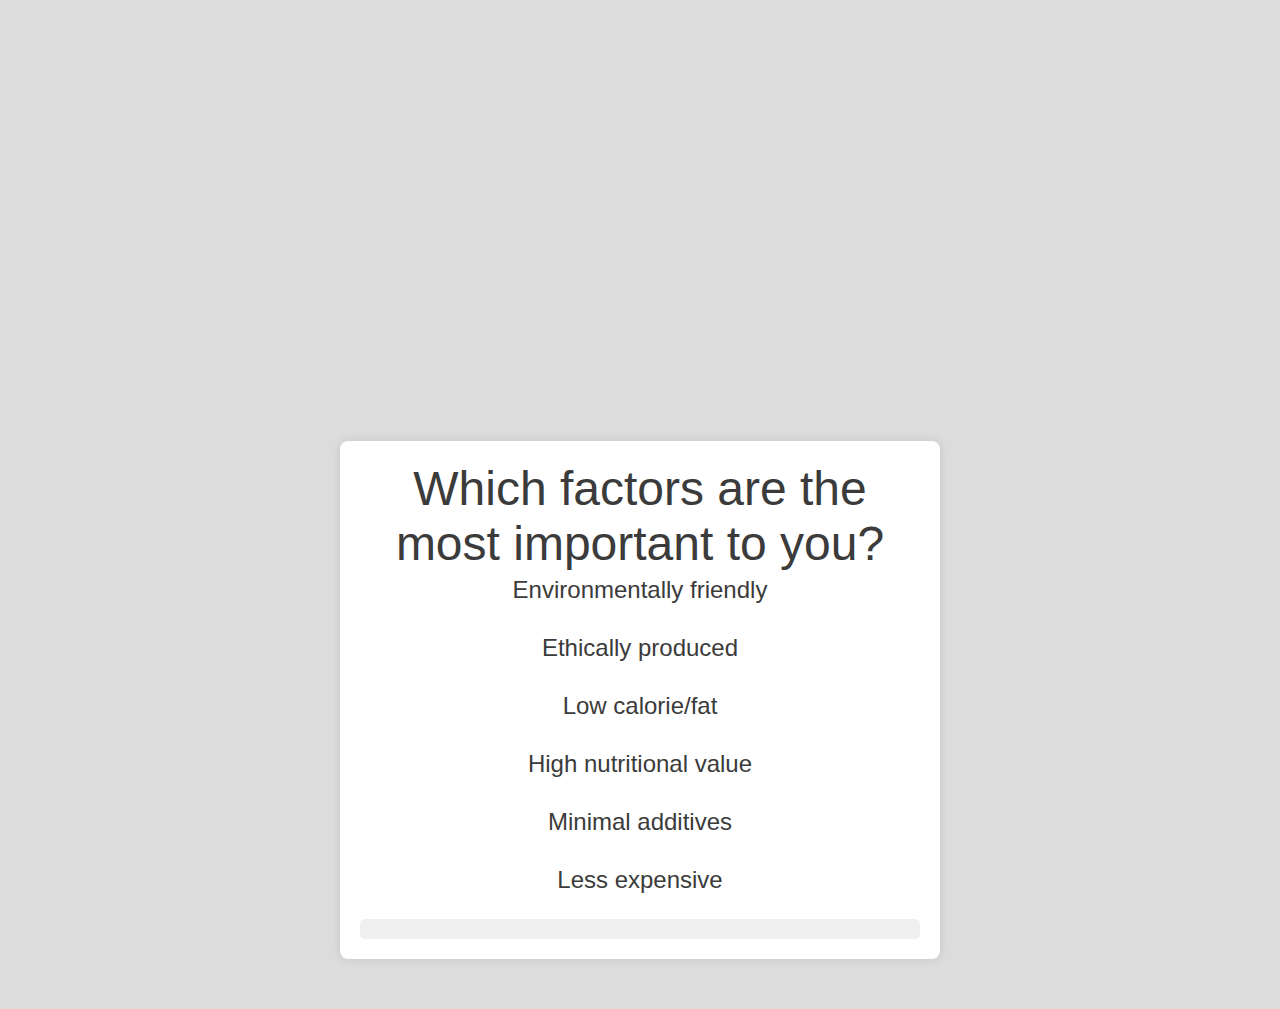
==== commit 9b2a32e7: "Update home.html" ====
--- a/docs/home.html
+++ b/docs/home.html
@@ -4,7 +4,7 @@
     <meta charset="UTF-8">
     <meta name="viewport" content="width=device-width, initial-scale=1.0">
     <title>TITLE HERE</title>
-    <link rel="stylesheet" href="../docs/homestyle.css"/>
+    <link rel="stylesheet" href="homestyle.css"/>
     <div class="headerborder">
         <div>   
         <h1 class="header">How well do you know your milk?</h1>
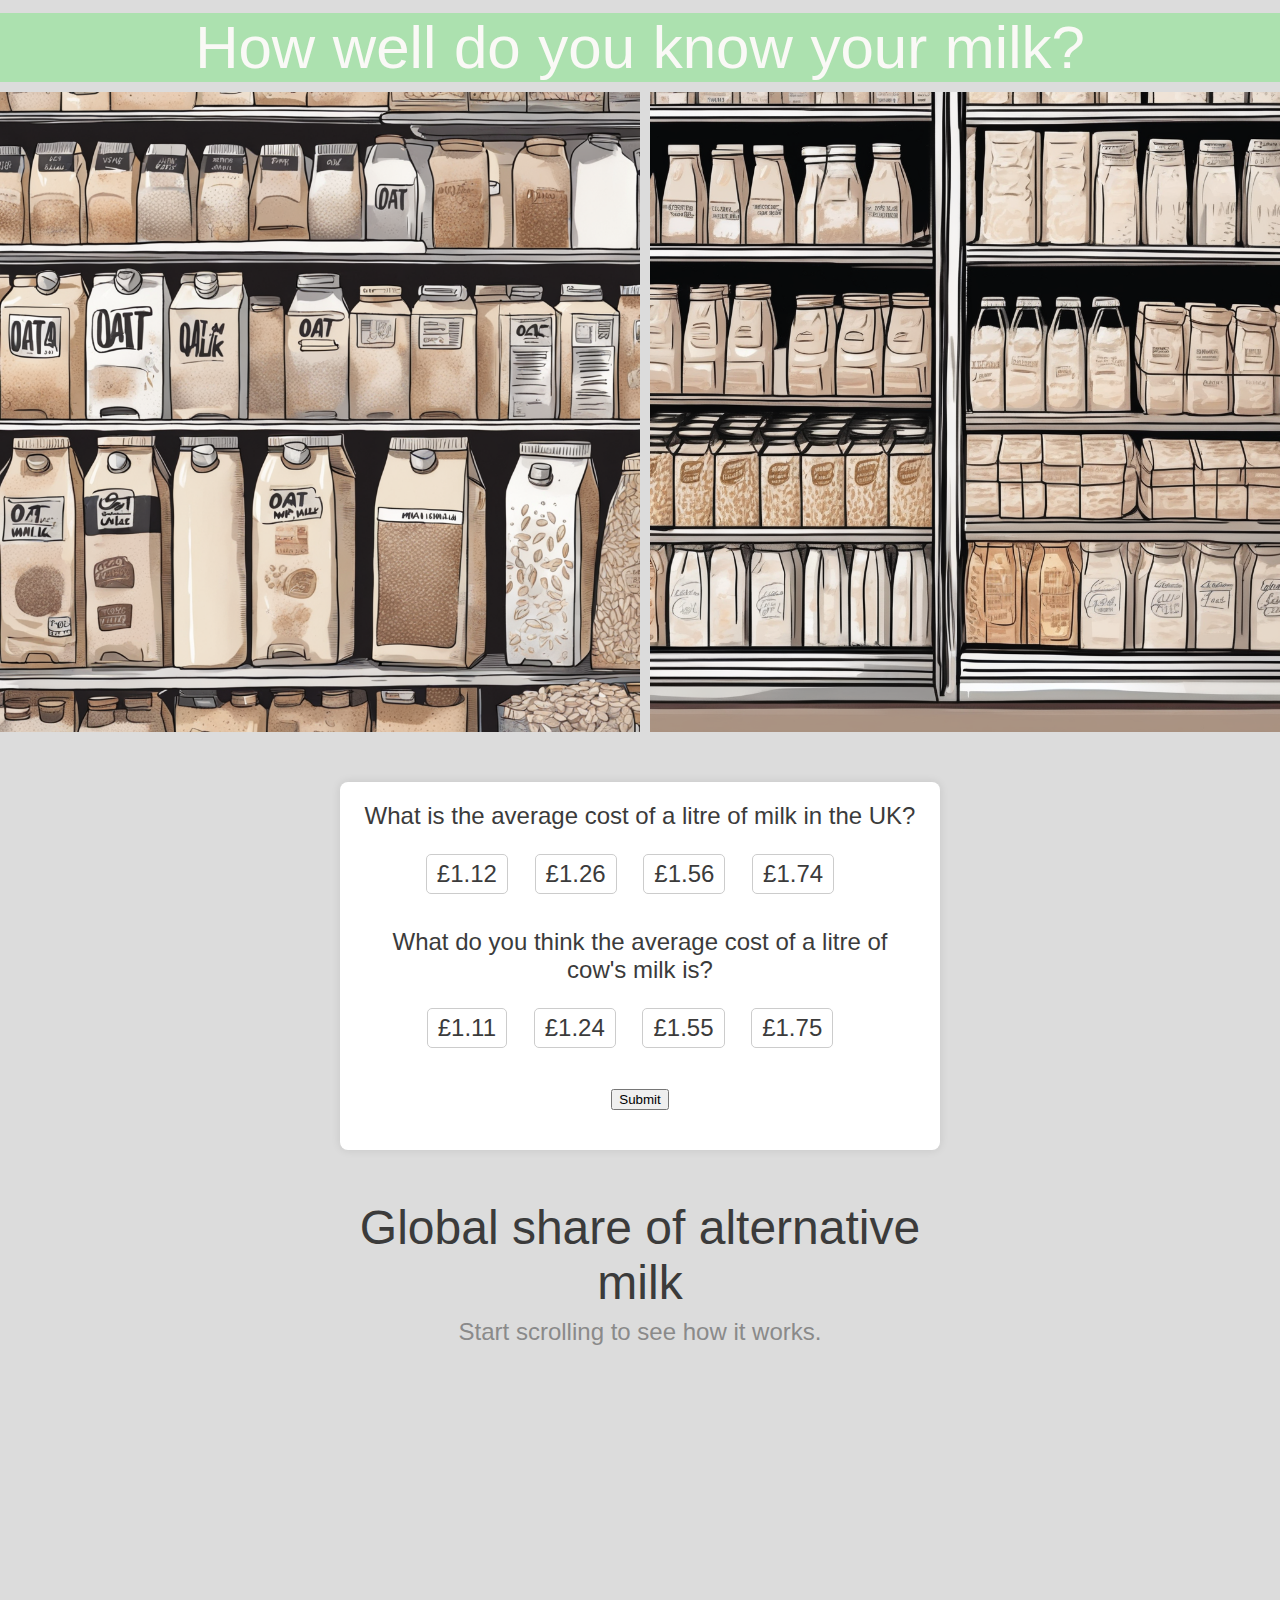
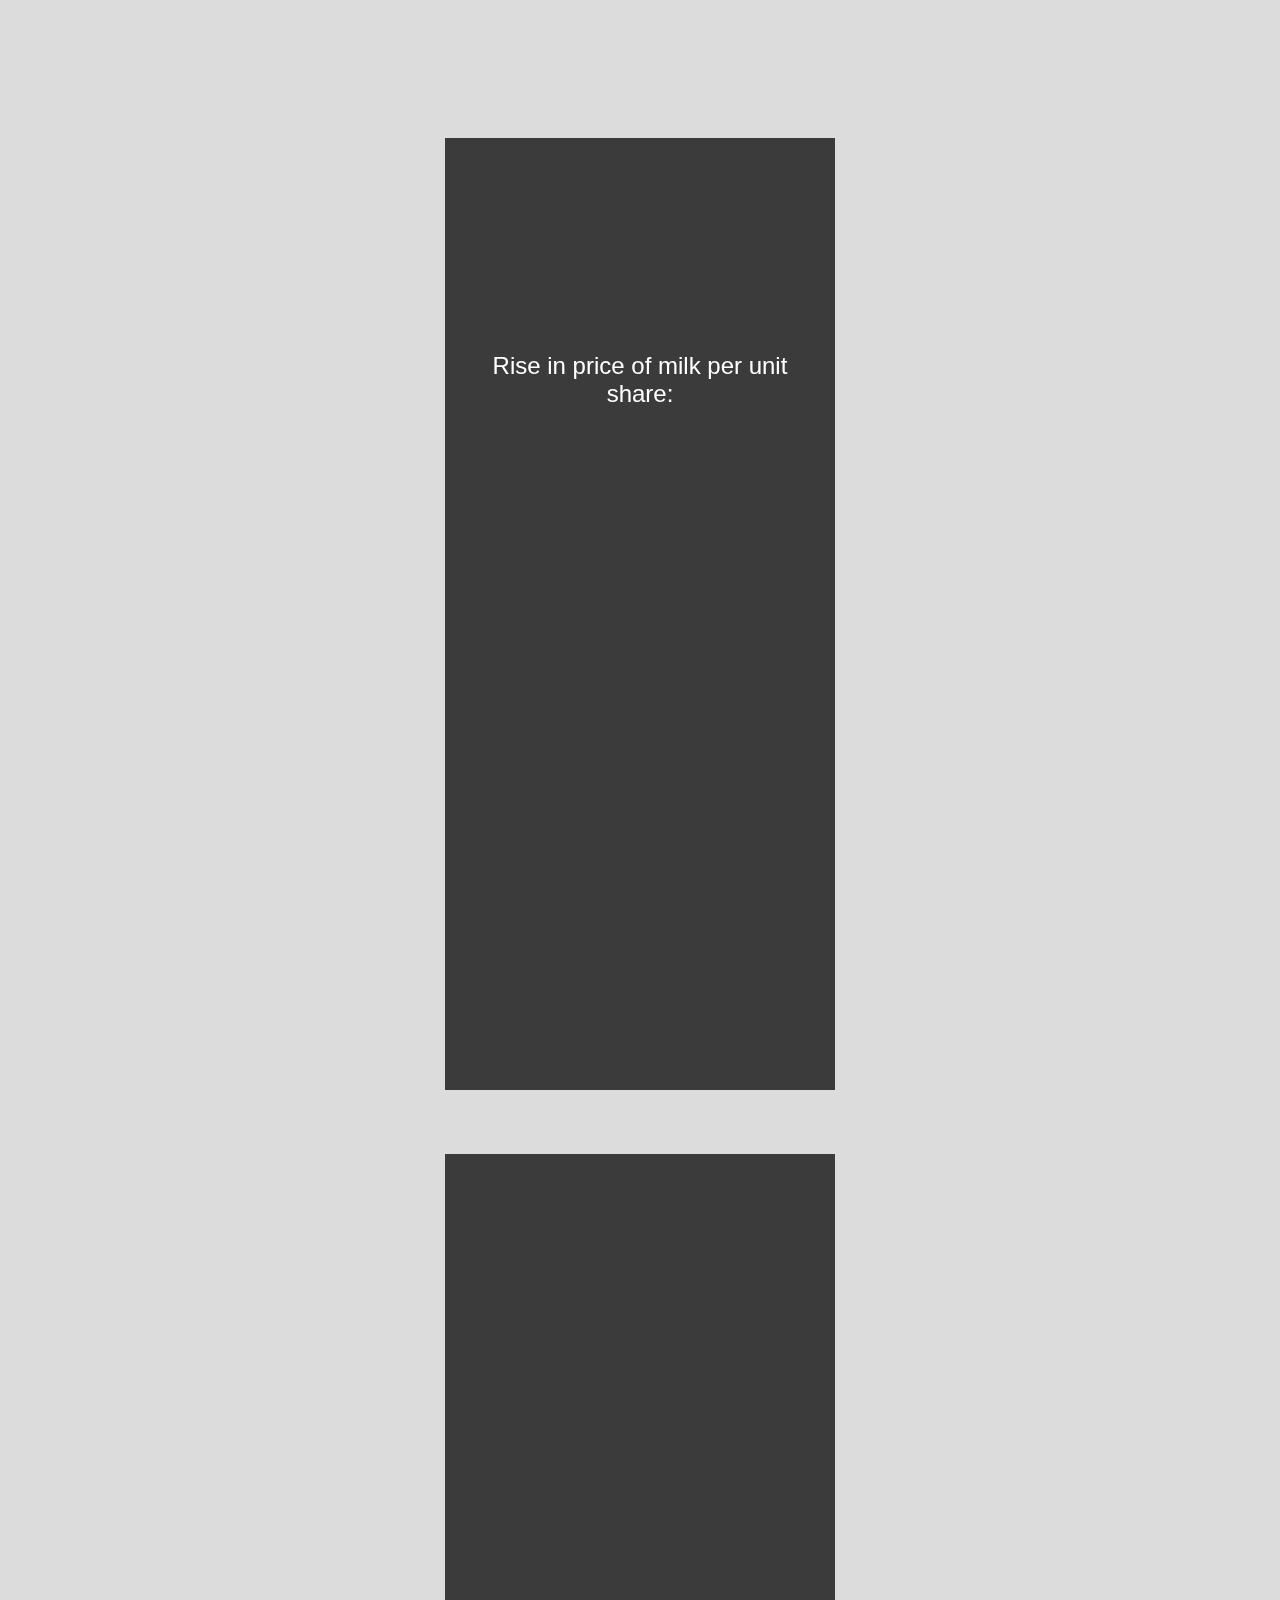
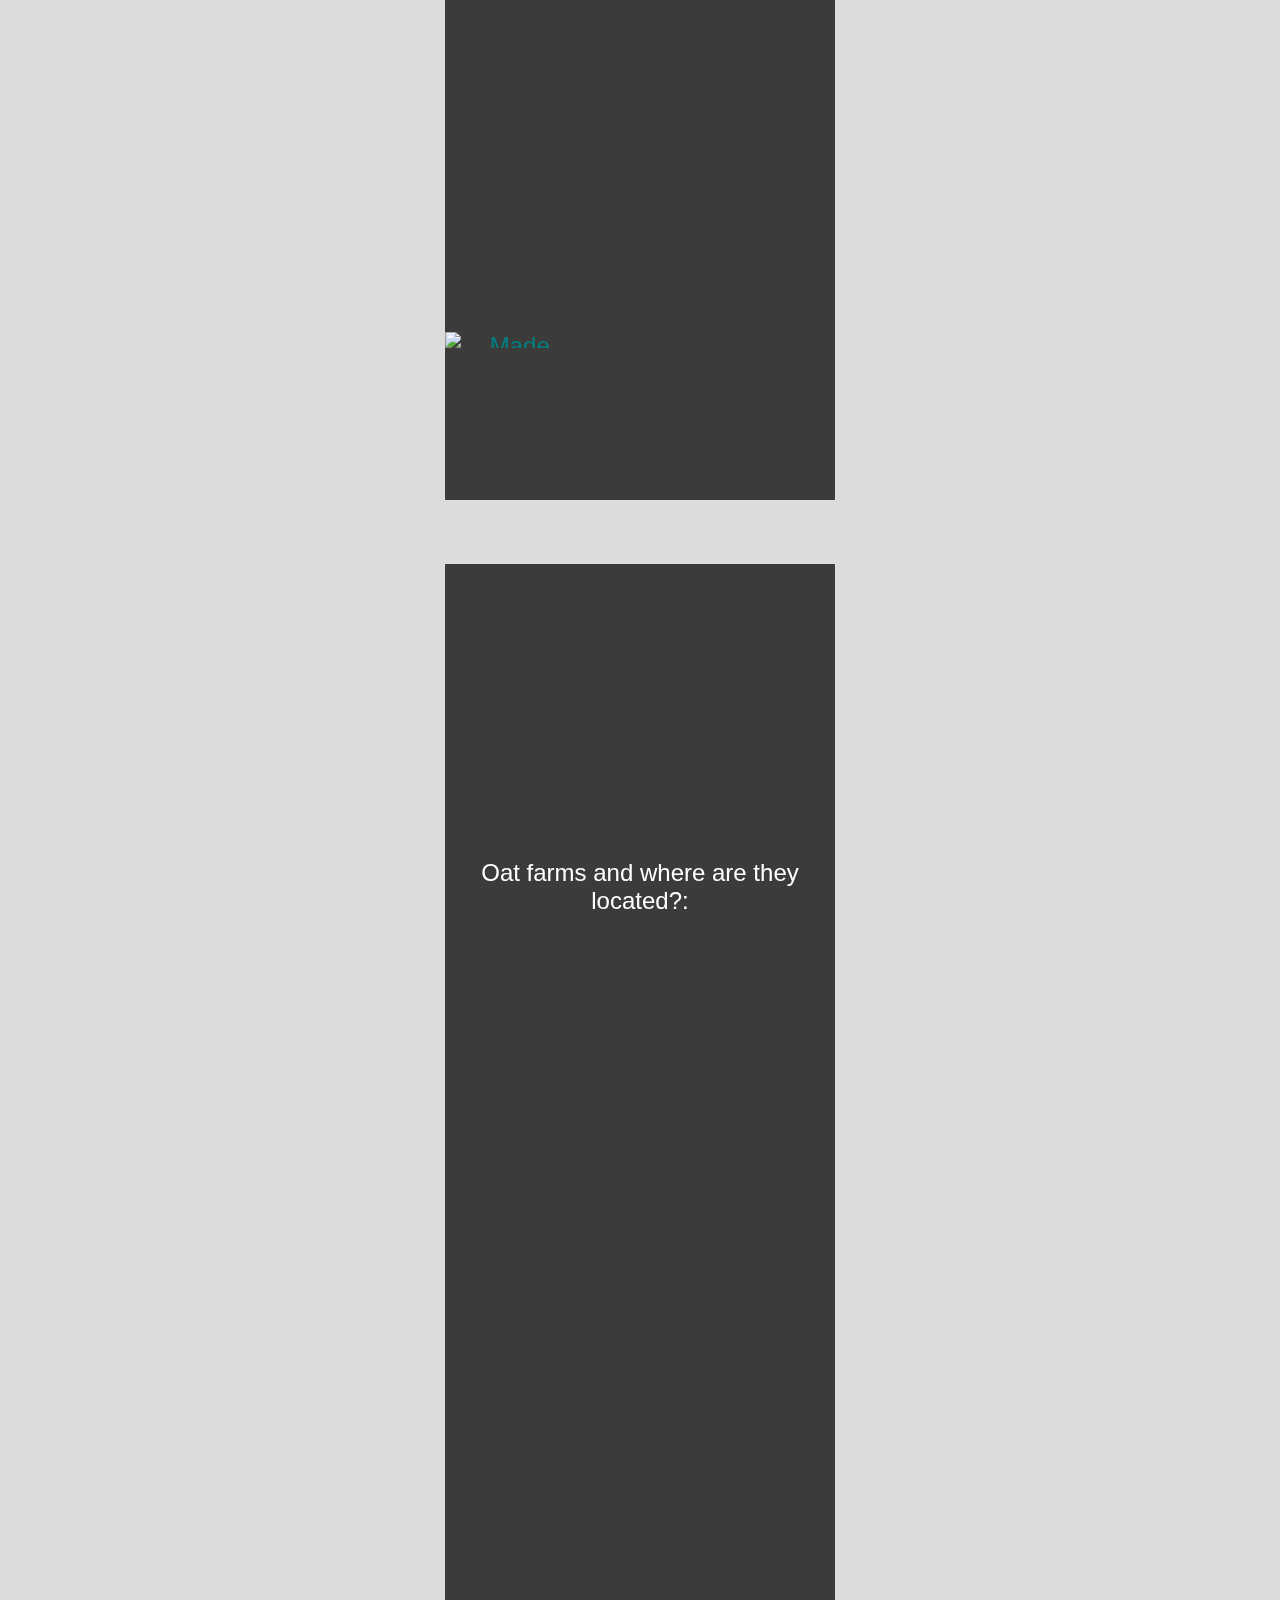
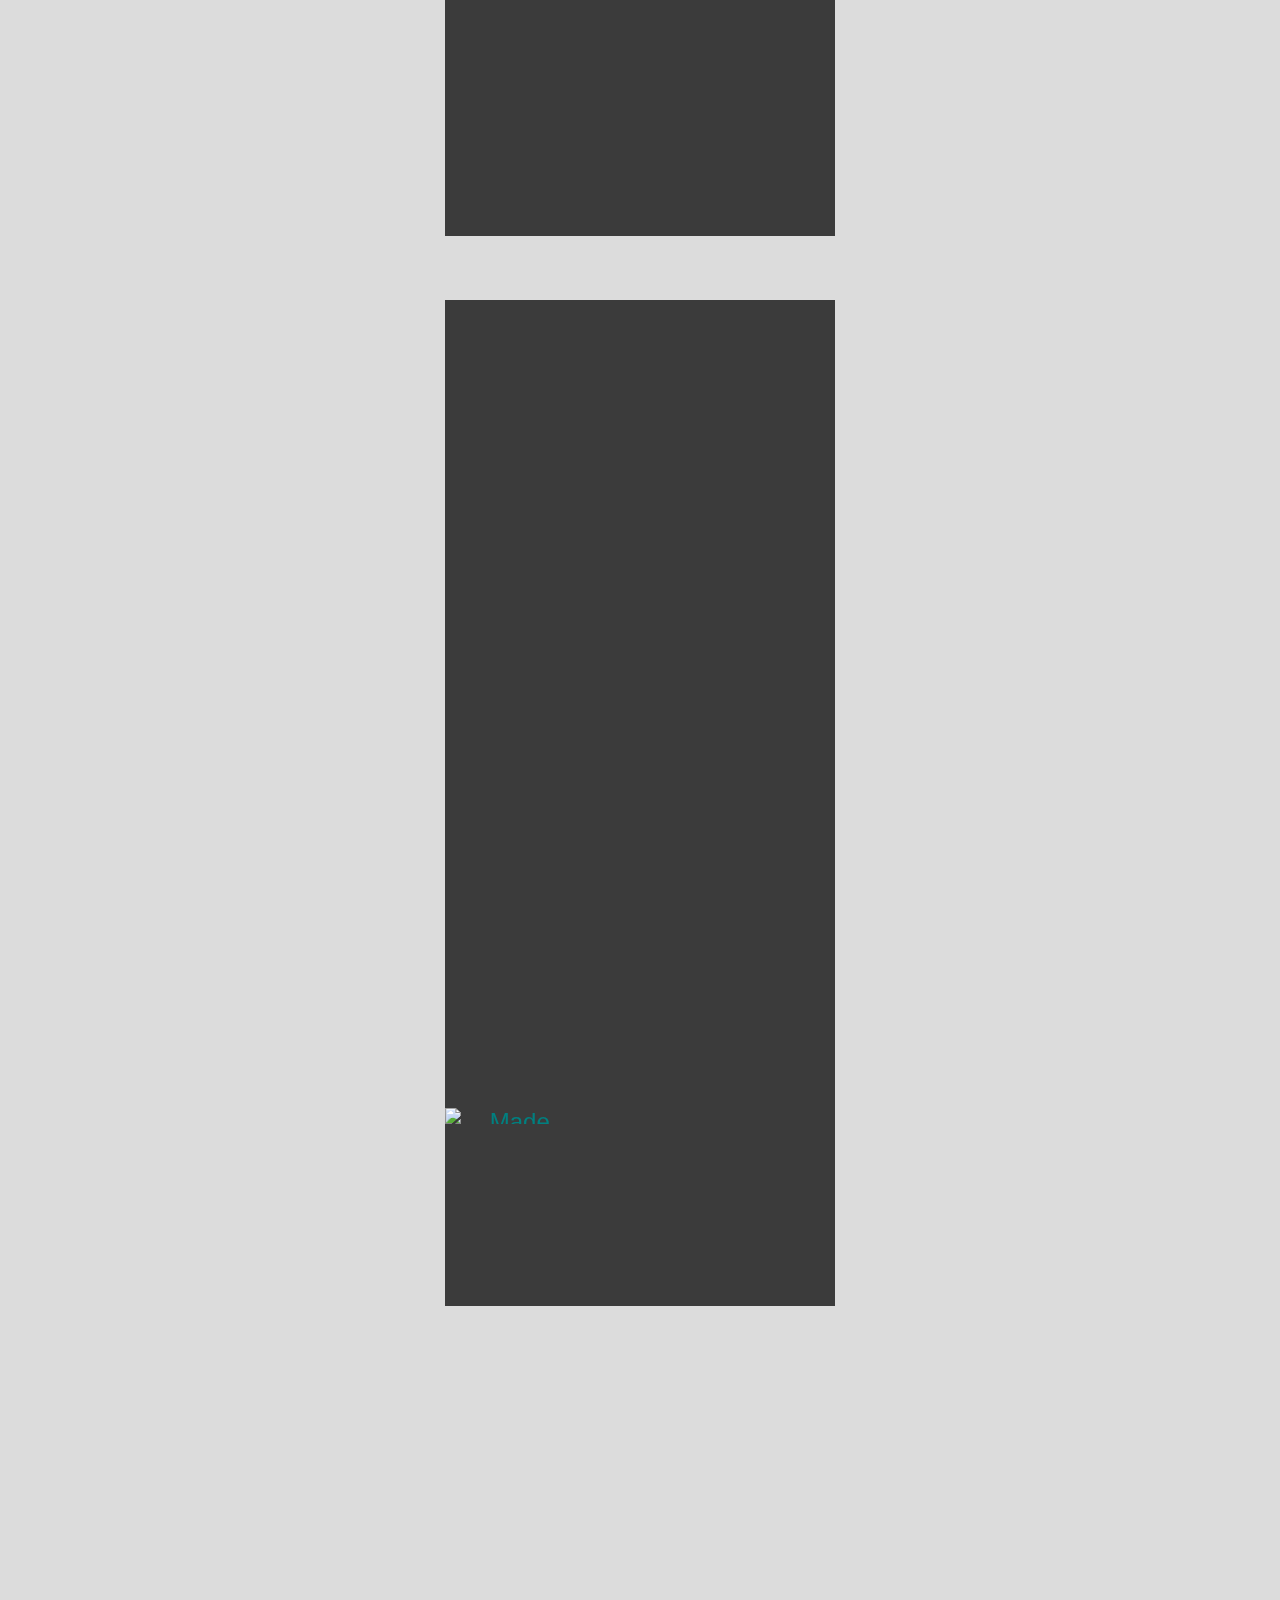
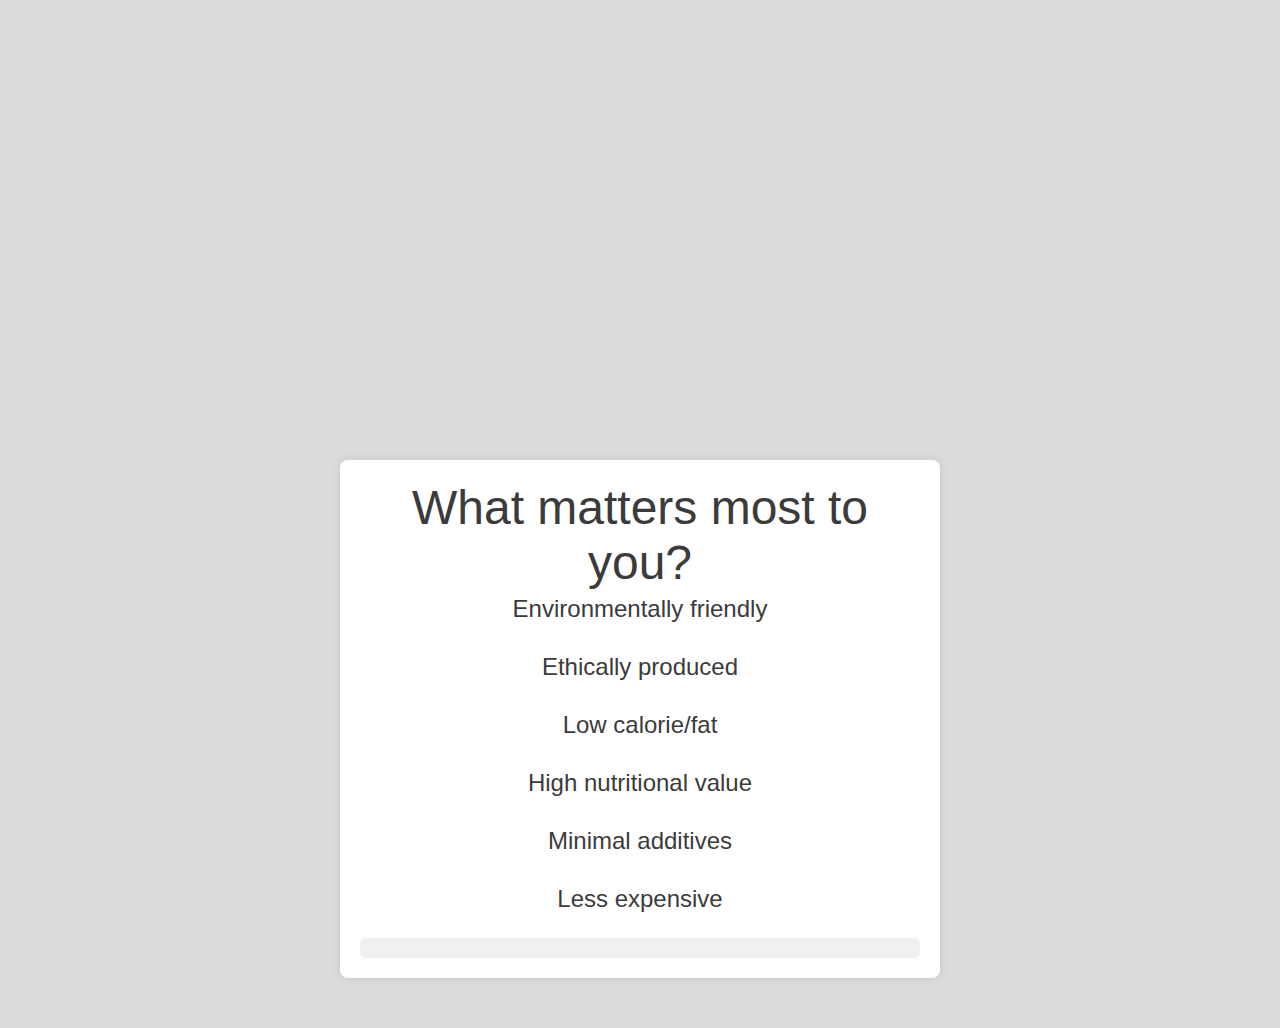
==== commit e426c5e4: "Copy-editing" ====
--- a/docs/home.html
+++ b/docs/home.html
@@ -17,14 +17,14 @@
     <img id="milk1" src="05fa3151-7fad-4c50-9630-23b8d9dc61a8.png">
     <!-- <img id="milk2" src="15f3eb5b-7ea6-4be1-939e-33cea1be2ba7.png"> -->
     <img id="milk3" src="7c17c943-a8fb-4726-a682-5119851fdd4b.png">
+    <h2>These images were generated by genAI by Martin Chorley.</h2>
 </div>
 </body>
 
     <div class="container">
-        <h1>Multiple Choice Questions</h1>
         <form id="quizForm">
             <div class="question">
-                <p>What do you think the average cost of a litre of oat milk is?</p>
+                <p>What is the average cost of a litre of milk in the UK?</p>
                 <ul class="options">
                     <li><input type="radio" id="£1.12" name="q1" value="£1.12"><label for="£1.12">£1.12</label></li>
                     <li><input type="radio" id="£1.26" name="q1" value="£1.26"><label for="£1.26">£1.26</label></li>
@@ -83,8 +83,6 @@
 
 <html>
 
- 
-
 <head>
 
     <meta charset="utf-8" />
@@ -221,8 +219,6 @@
 
     </main>
 
- 
-
     <script src="../build/scrollama.js"></script>
 
     <script>
@@ -329,7 +325,7 @@
 
     </body>
     <div class="container">
-            <h1>Which factors are the most important to you?</h1>
+            <h1>What matters most to you?</h1>
             <div class="quiz-item">
                 <label><input type="radio" name="factor" value="environmentally friendly"> Environmentally friendly</label>
             </div>
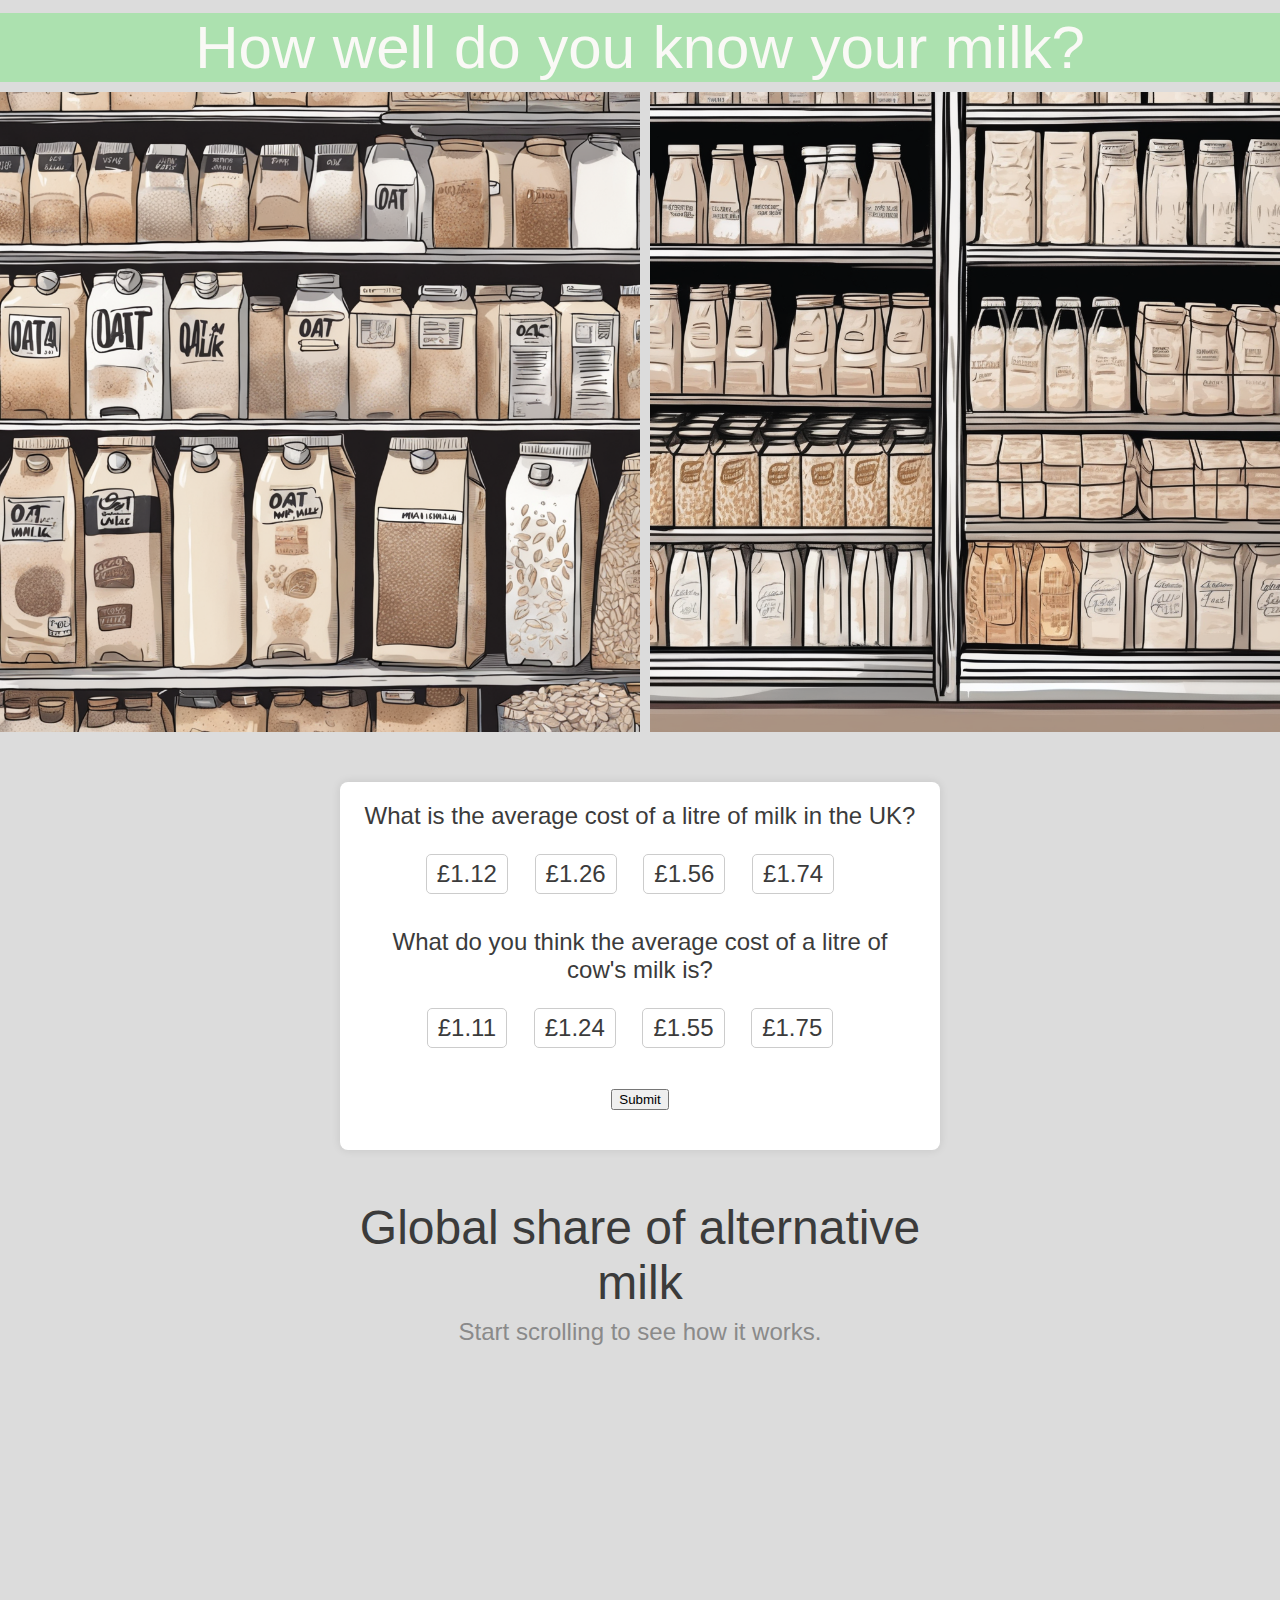
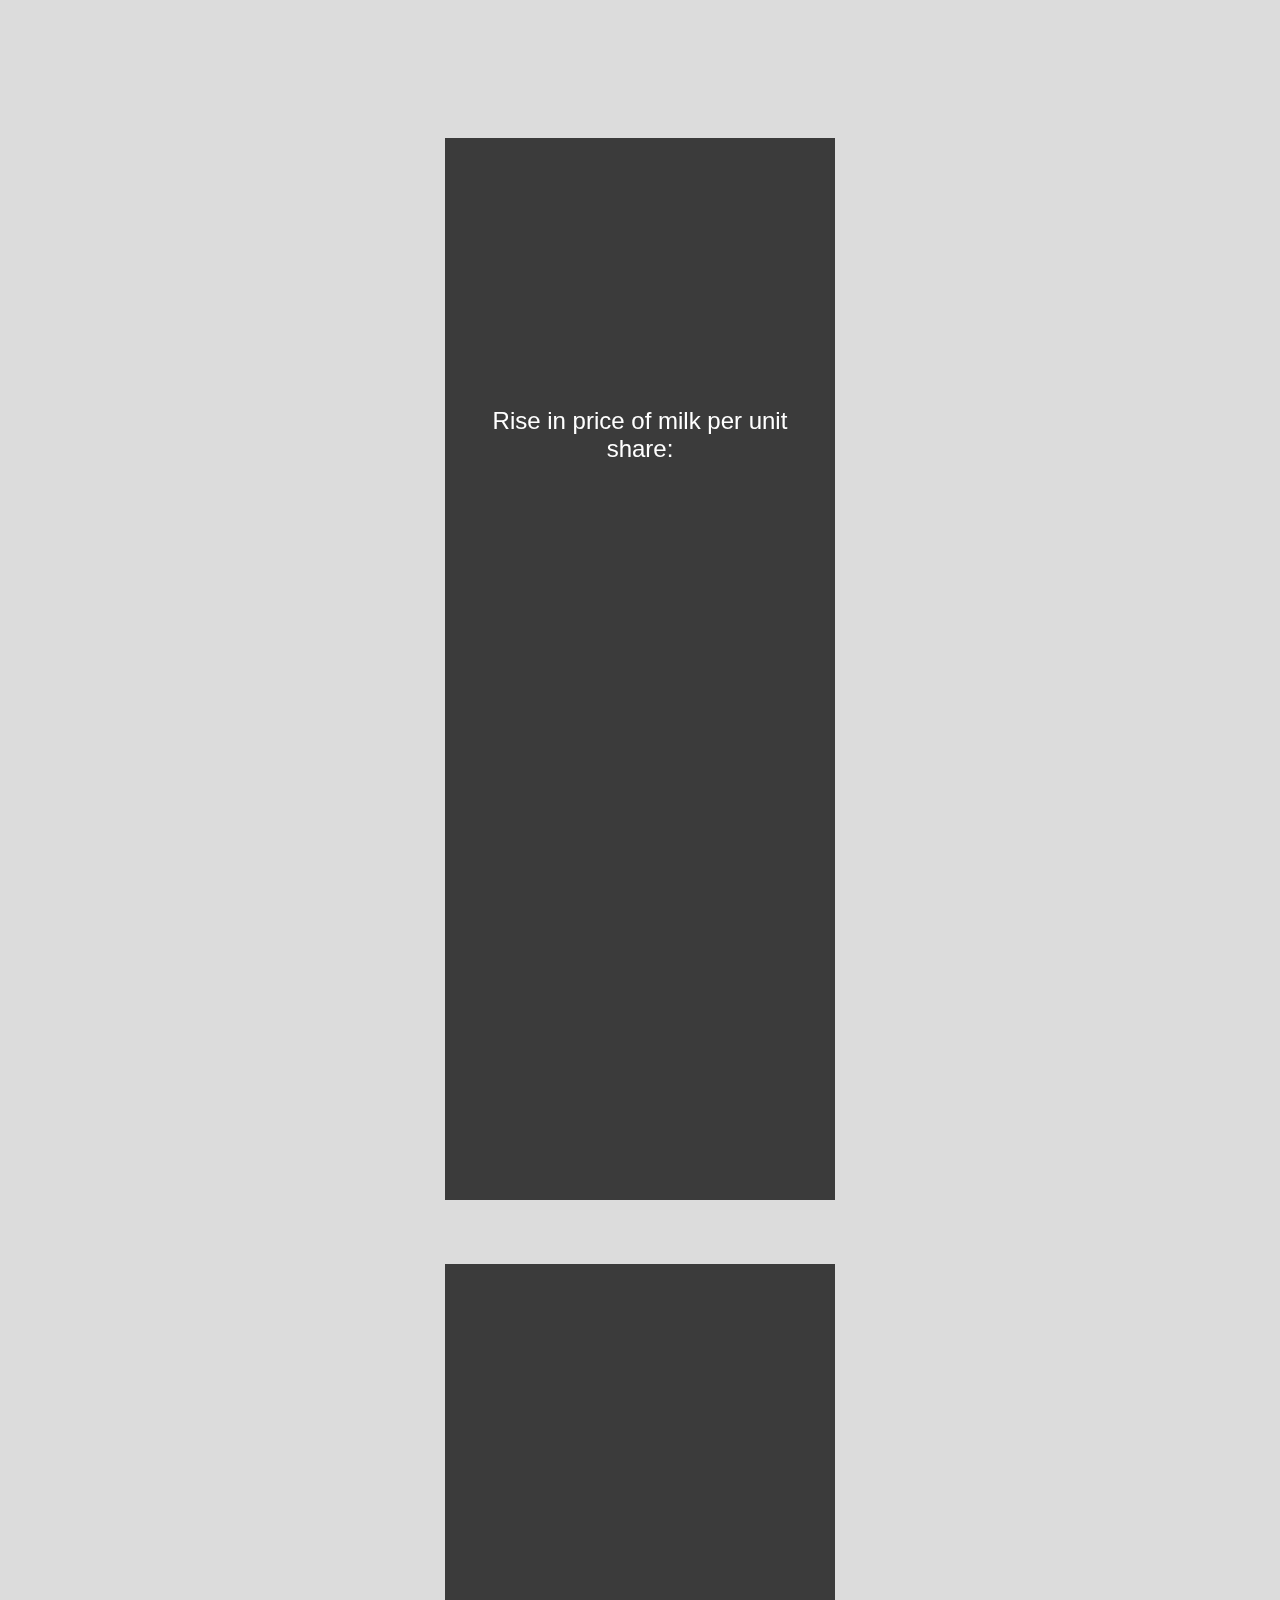
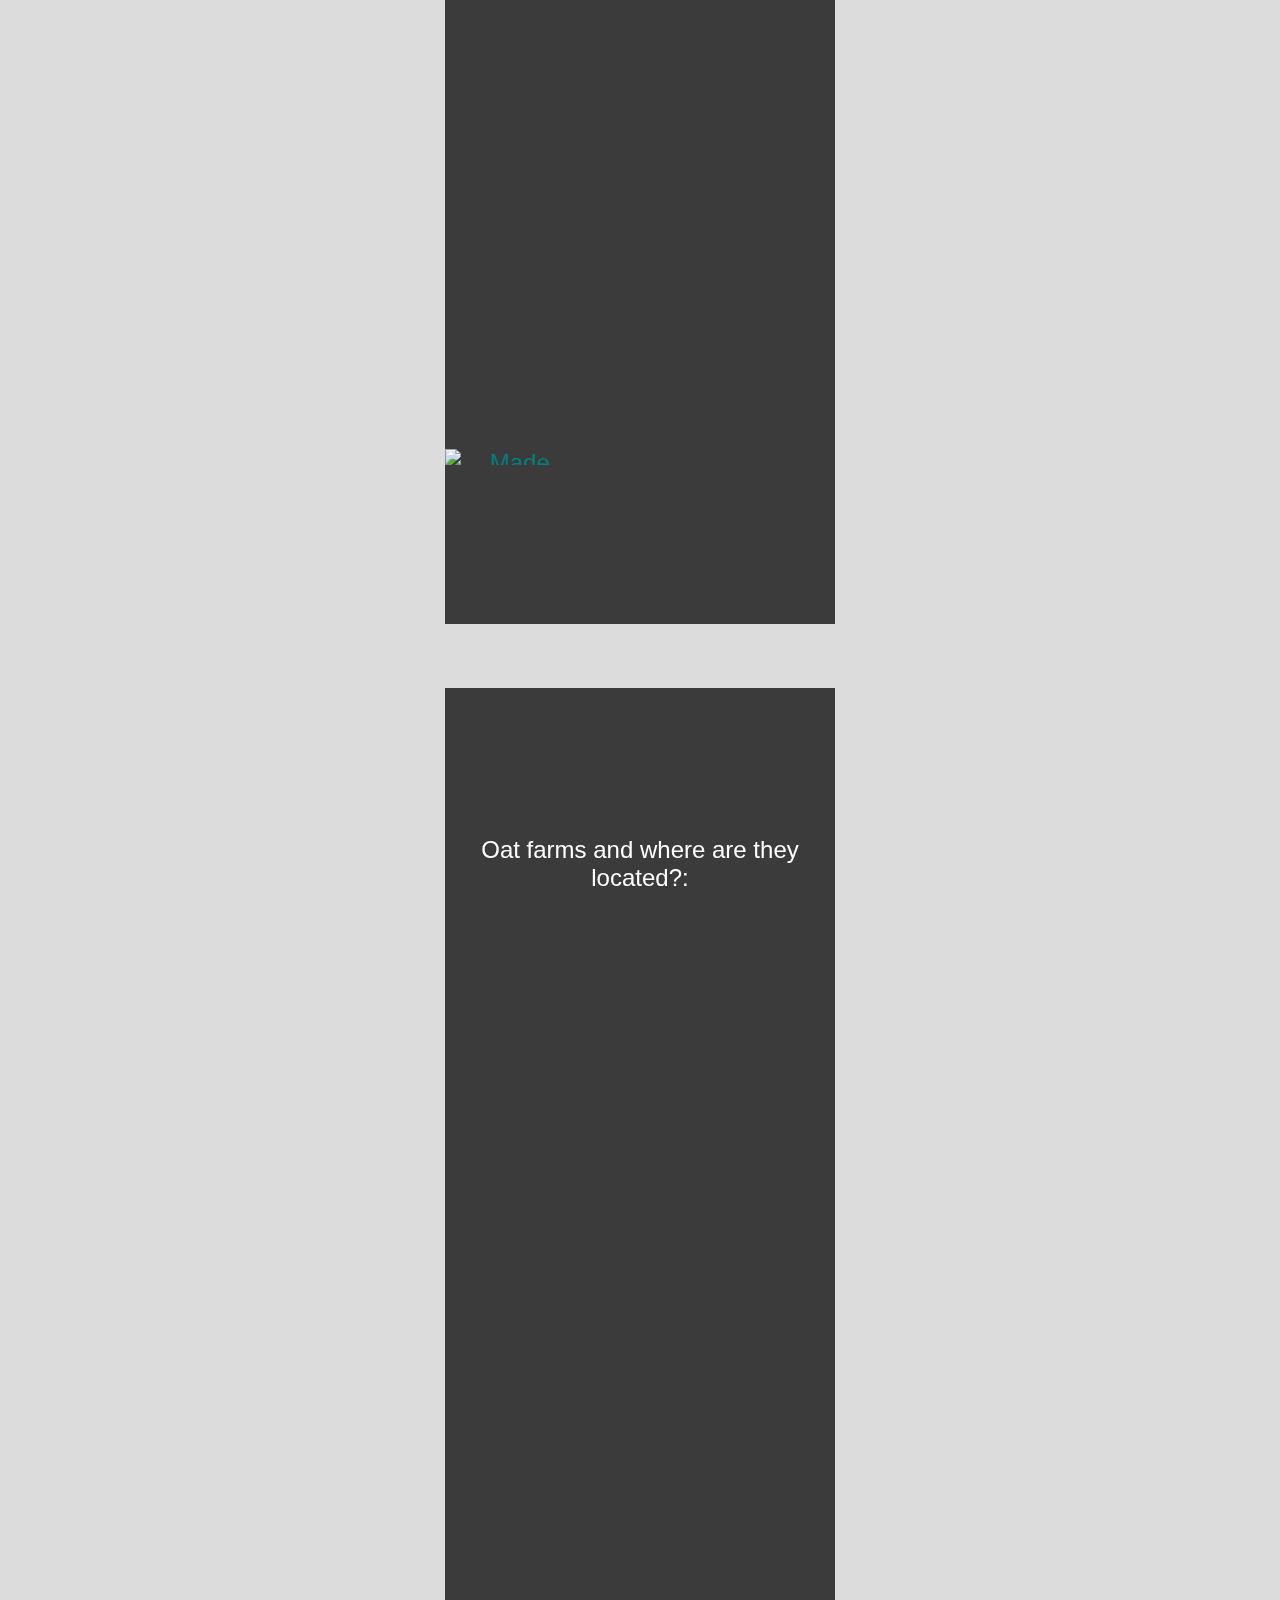
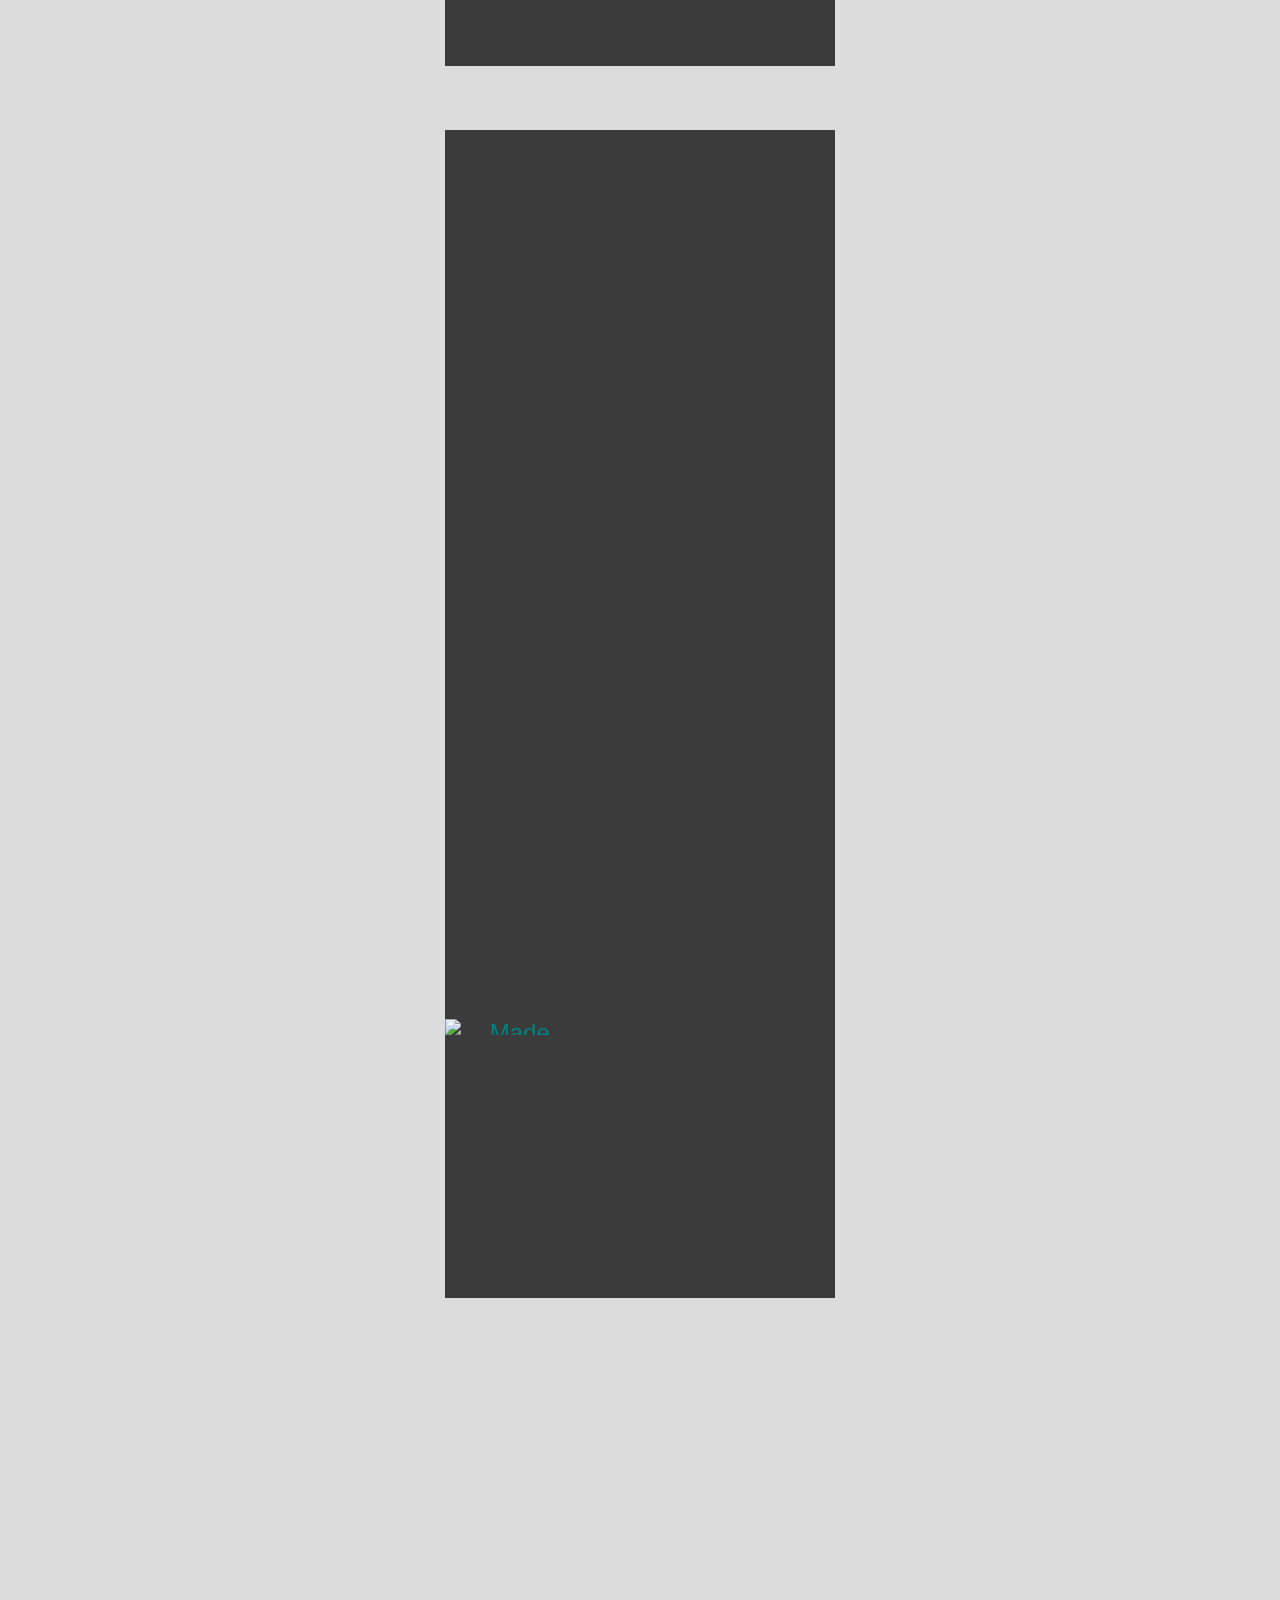
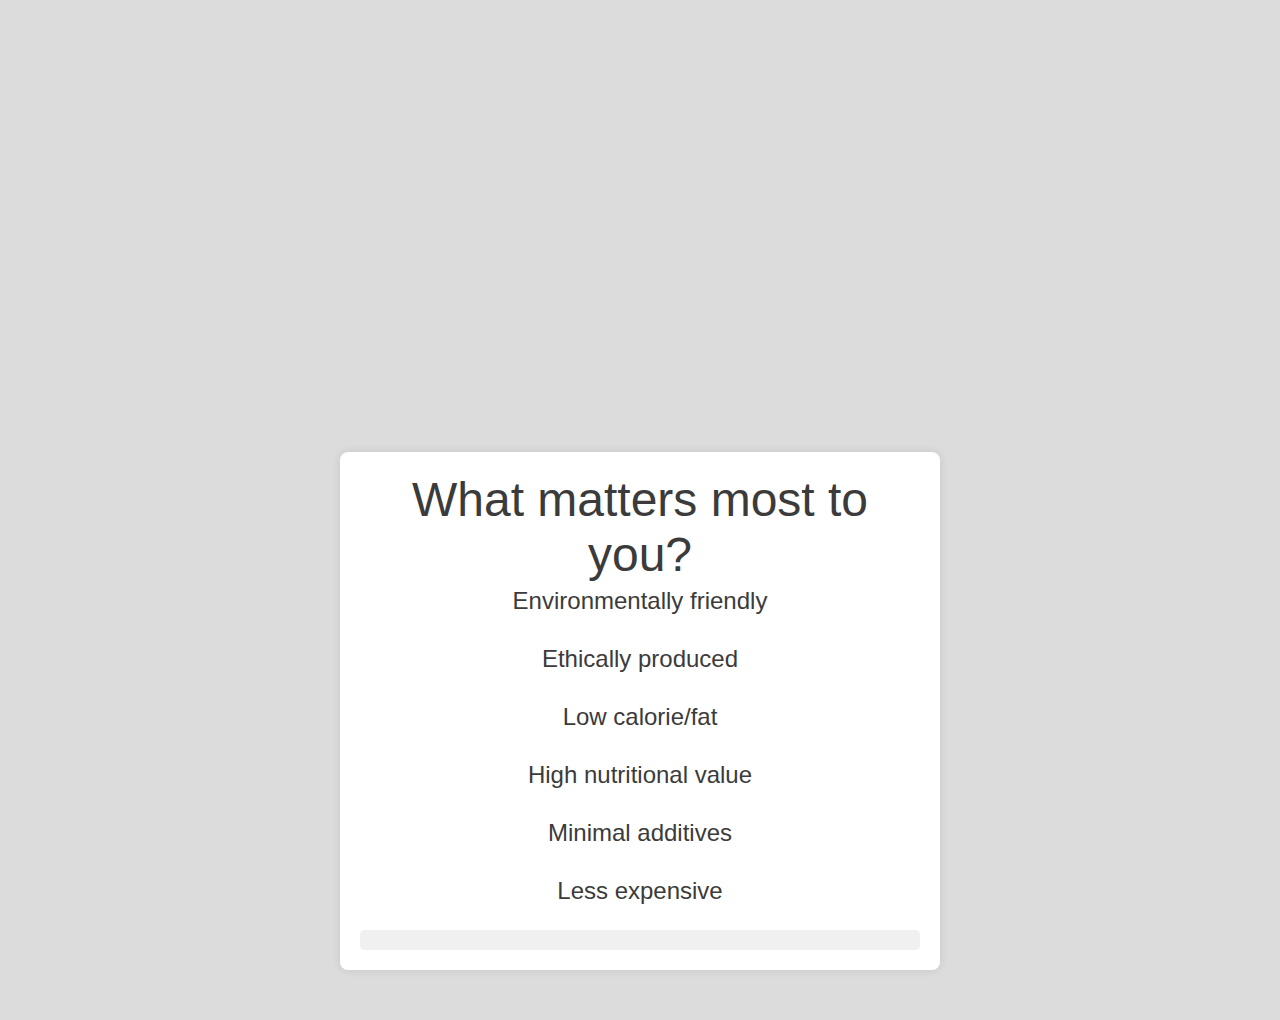
==== commit 64402a5a: "Update home.html" ====
--- a/docs/home.html
+++ b/docs/home.html
@@ -358,22 +358,22 @@
     
                     switch (selectedFactor) {
                         case 'environmentally friendly':
-                            resultText = 'Consider choosing foods with minimal packaging and those produced using sustainable practices.';
+                            resultText = 'According to various sources, the production of plant based milk, specifically oat milk has a lower carbon footprint than cows milk. However, these sources don't take into account how far the oat milk has travelled to supermarket shelves. Overall the packaging is different but more often than not are both recylable and although the distance an oat travels to come to you as oat milk is significantly larger, this is the more environmentally sustainable option.';
                             break;
                         case 'ethical':
                             resultText = 'Look for products with certifications like Fair Trade, which ensure fair treatment of workers.';
                             break;
                         case 'low calorie/fat':
-                            resultText = 'Prioritize foods high in nutrients like fruits, vegetables, lean proteins, and whole grains.';
+                            resultText = 'If you are looking for a lower calorie or low fat option then oat milk would be the best choice for you. With less than half the fat of cows milk as well as about two thirds the number of calories. ';
                             break;
                         case 'high nutritional value':
-                            resultText = 'Prioritize foods high in nutrients like fruits, vegetables, lean proteins, and whole grains.';
+                            resultText = 'Cows milk has much more nutritional value than plant based milk. The percentage of fat and protien are much higher.';
                             break;
                         case 'minimal additives':
-                            resultText = 'Prioritize foods high in nutrients like fruits, vegetables, lean proteins, and whole grains.';
+                            resultText = 'Cows milk has a larger amount of fat and protein than oat milk with no additives meaning that it is more full of the macro and micronutrients that are needed for a healthy, balanced diet. With oat milk there are stabilisers and vitamins added to the original oat and water mixture.';
                             break;
                         case 'less expensive':
-                            resultText = 'Prioritize foods high in nutrients like fruits, vegetables, lean proteins, and whole grains.';
+                            resultText = 'If you are looking for the cheaper option, cows milk will be the best choice. If you were to only buy cows milk instead of oat milk and you bought 1 litre of milk per week for a year you would save £33.28. ';
                             break;
                         default:
                             resultText = 'Please select a factor.';
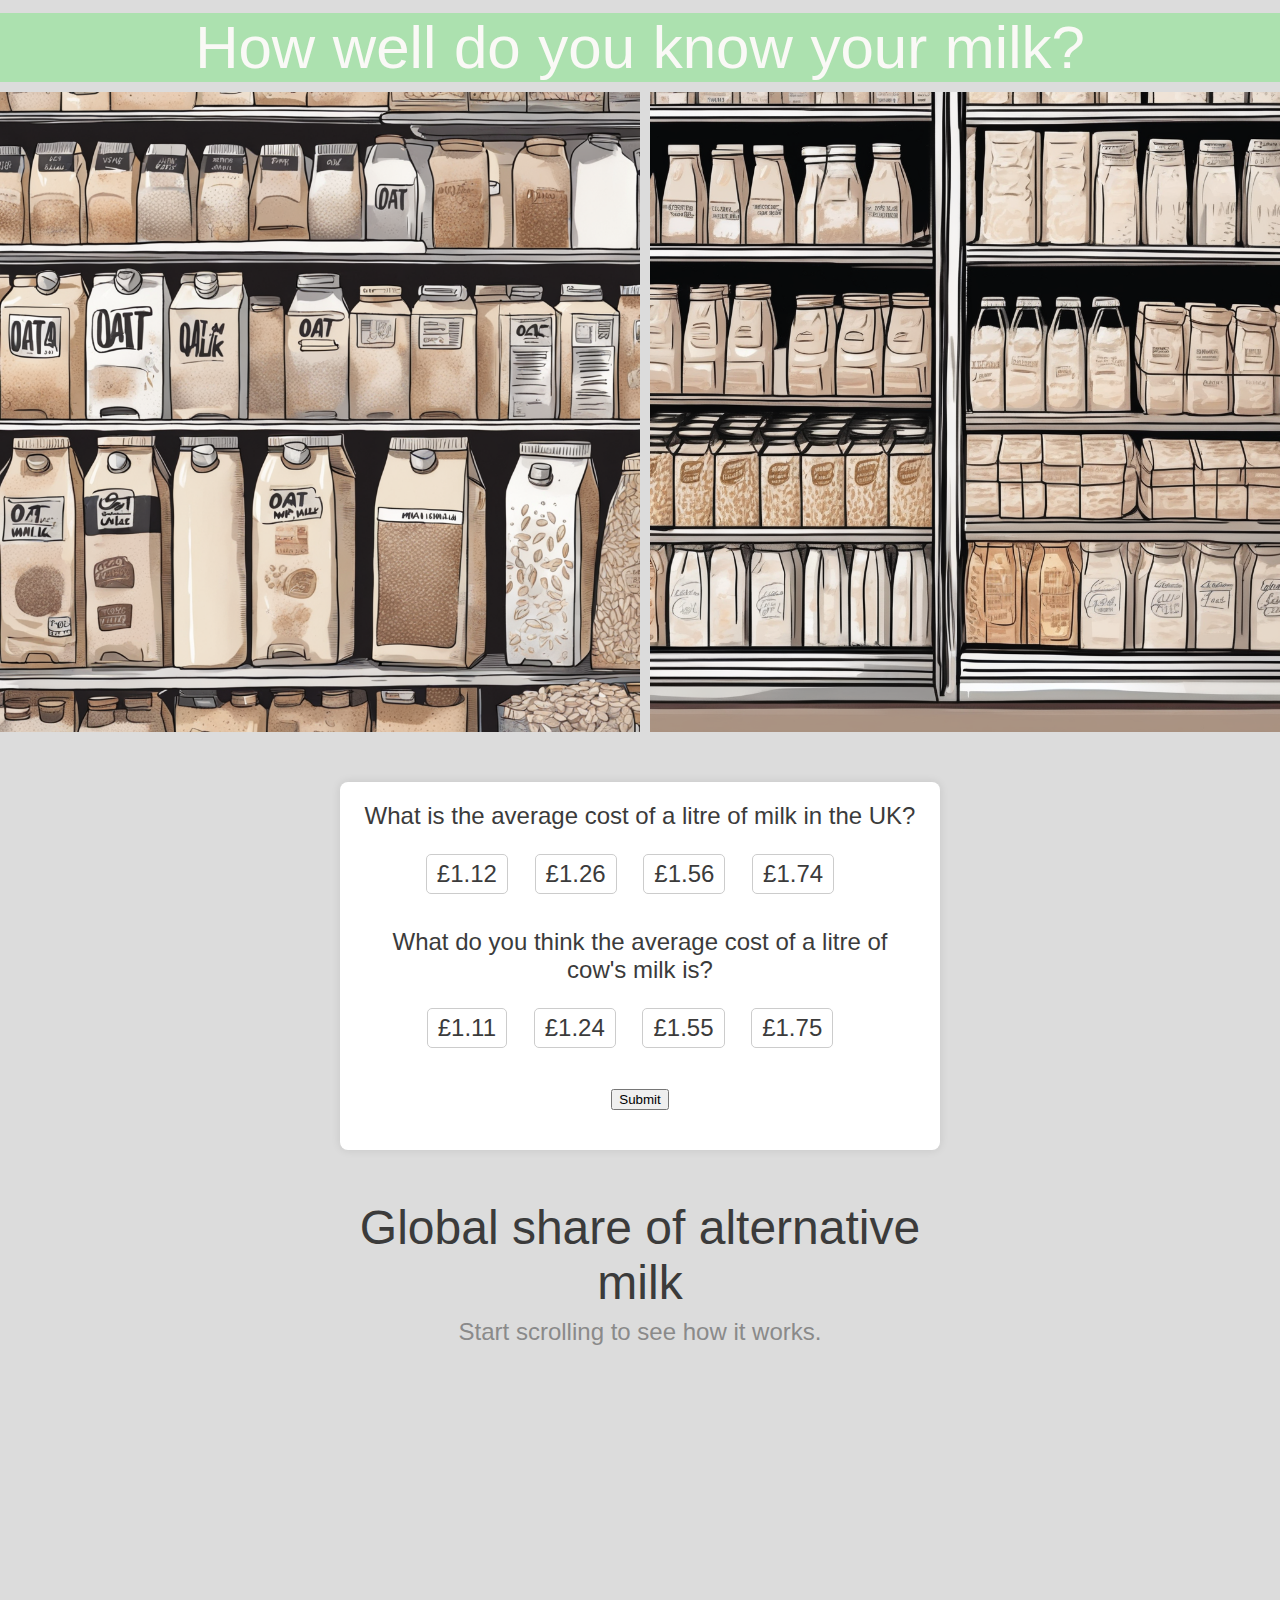
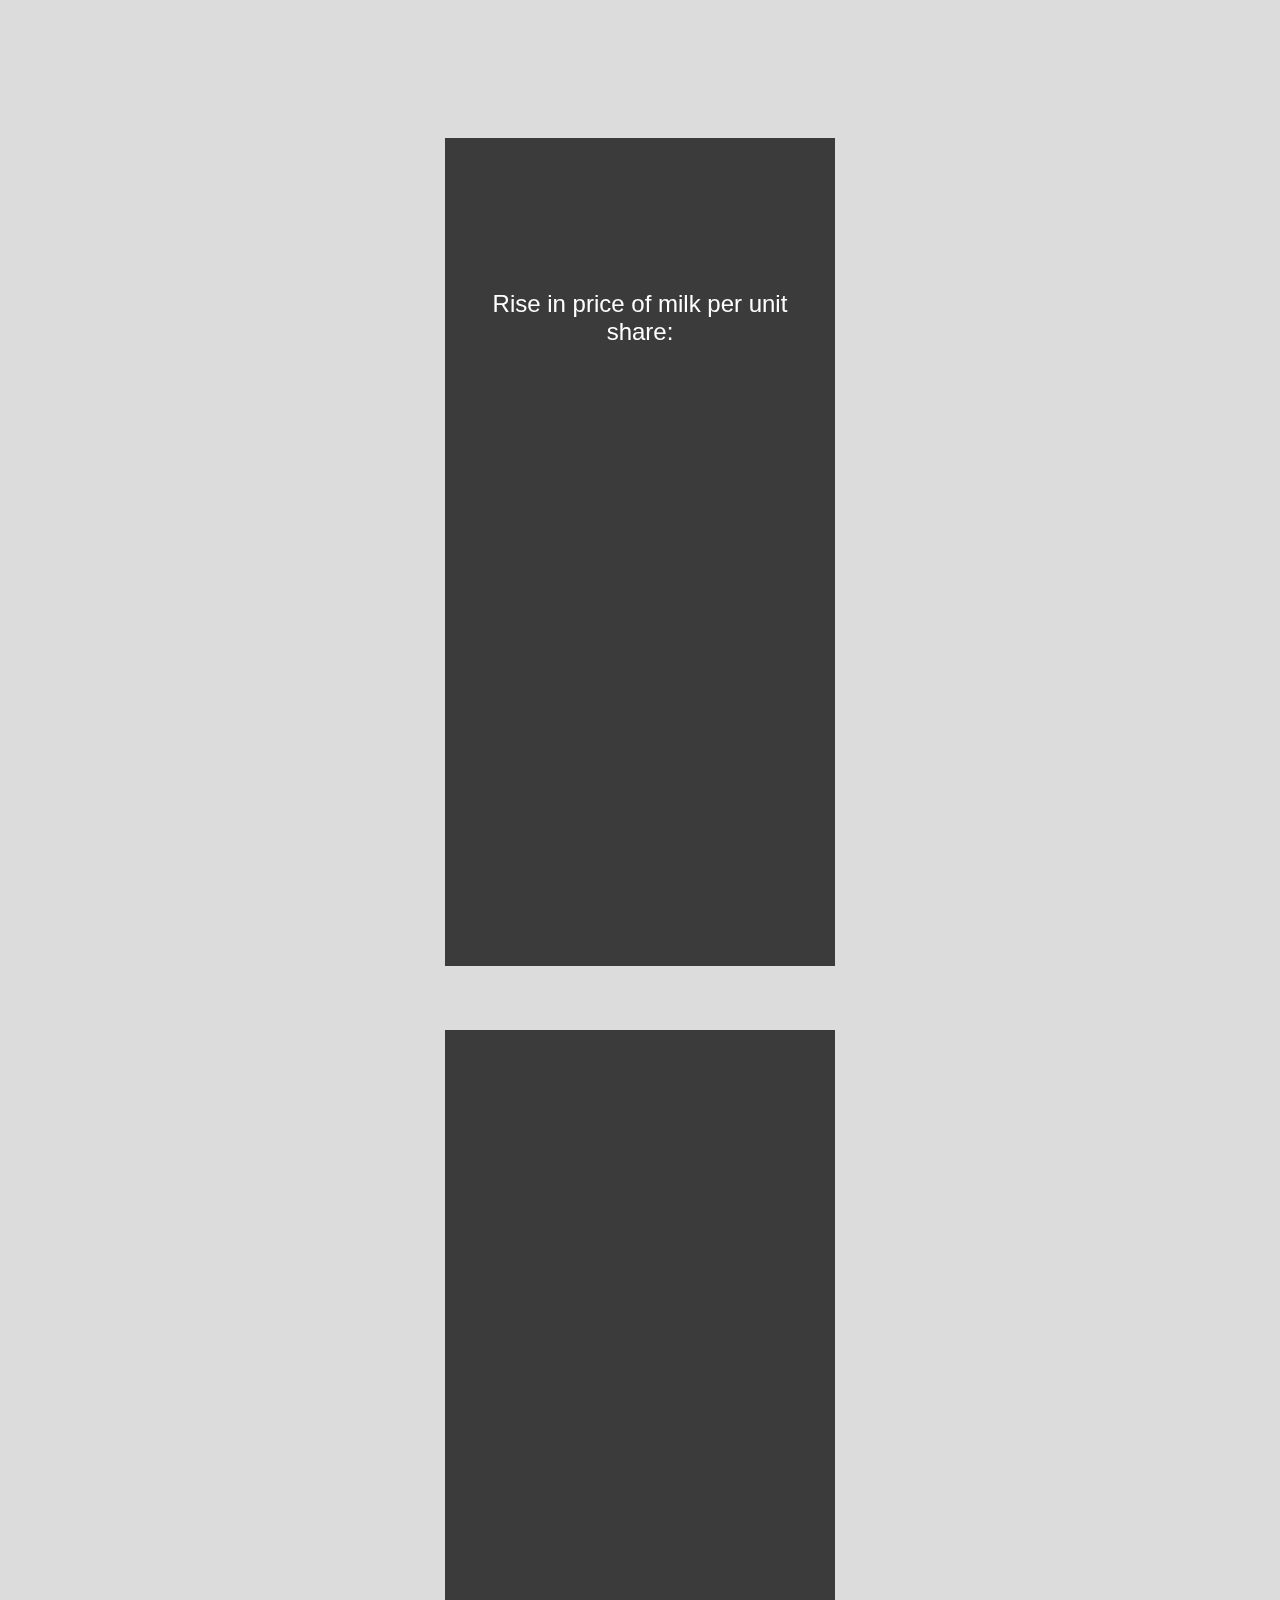
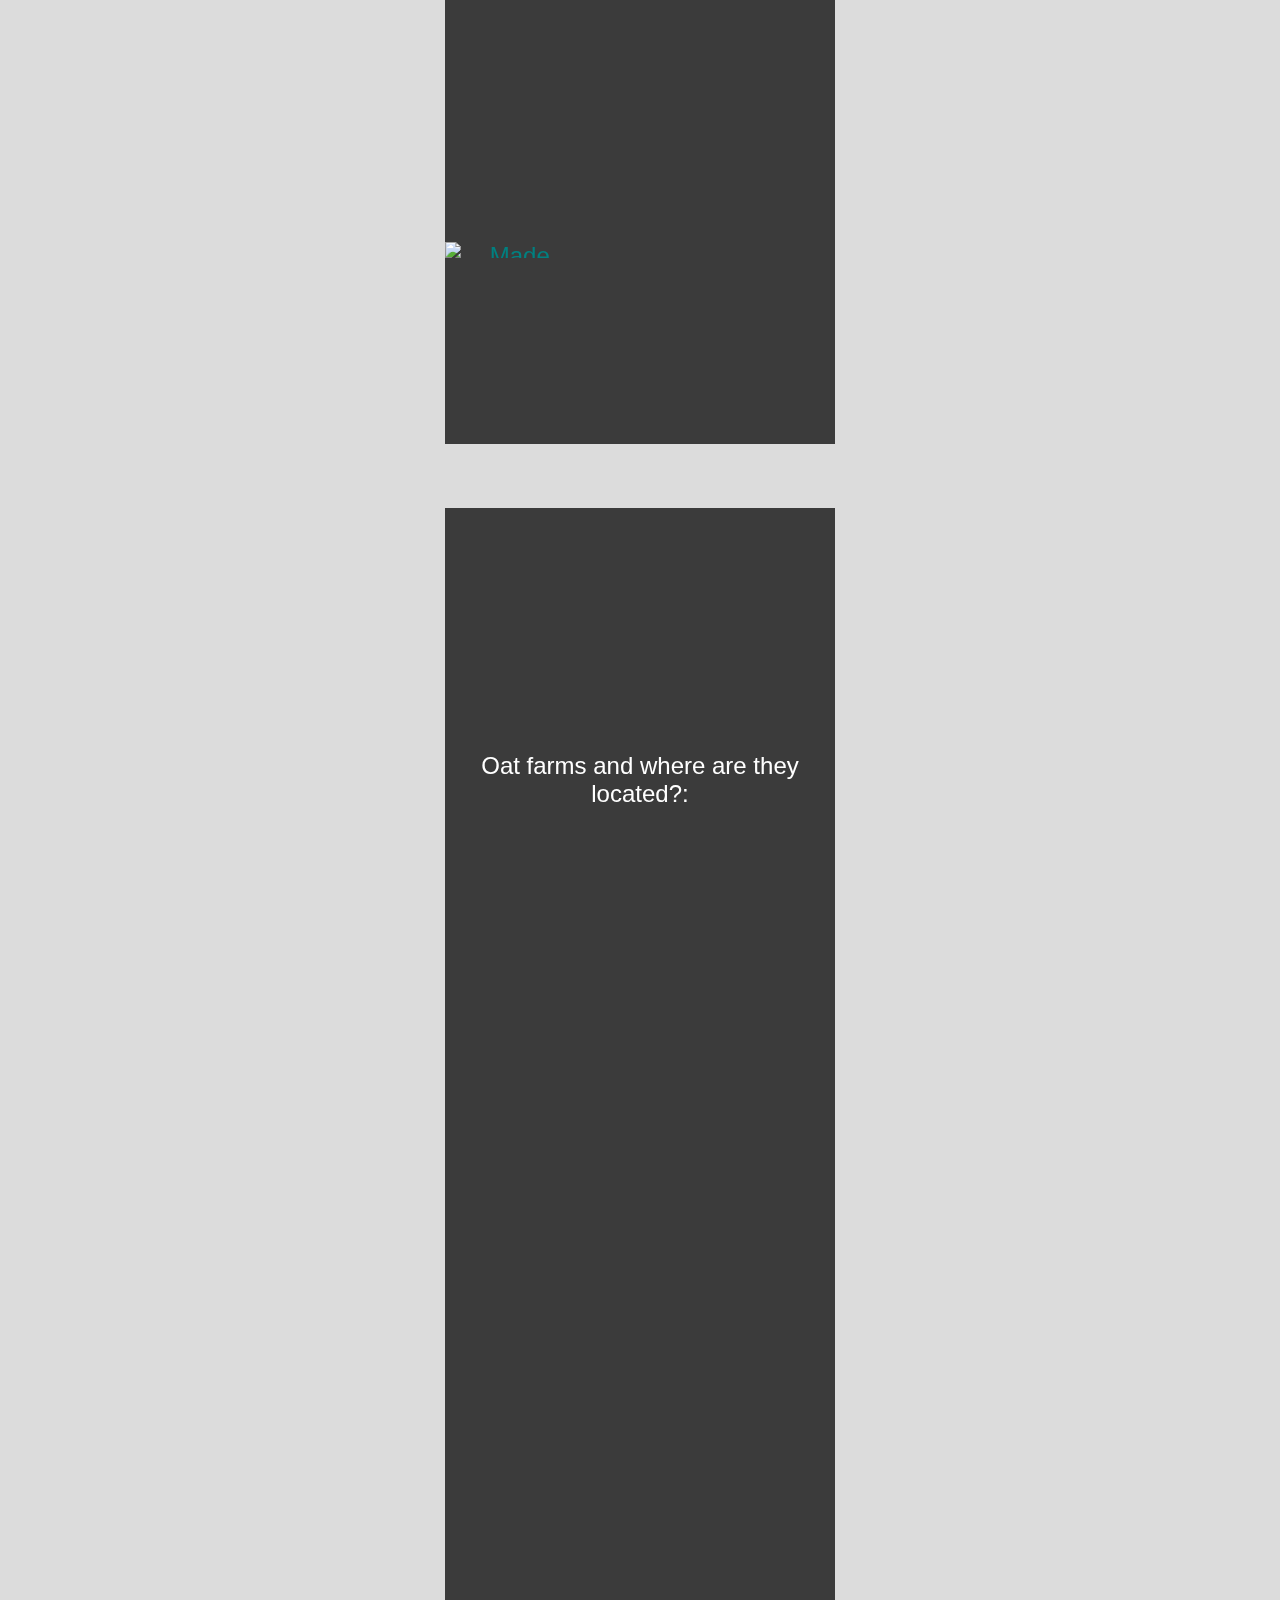
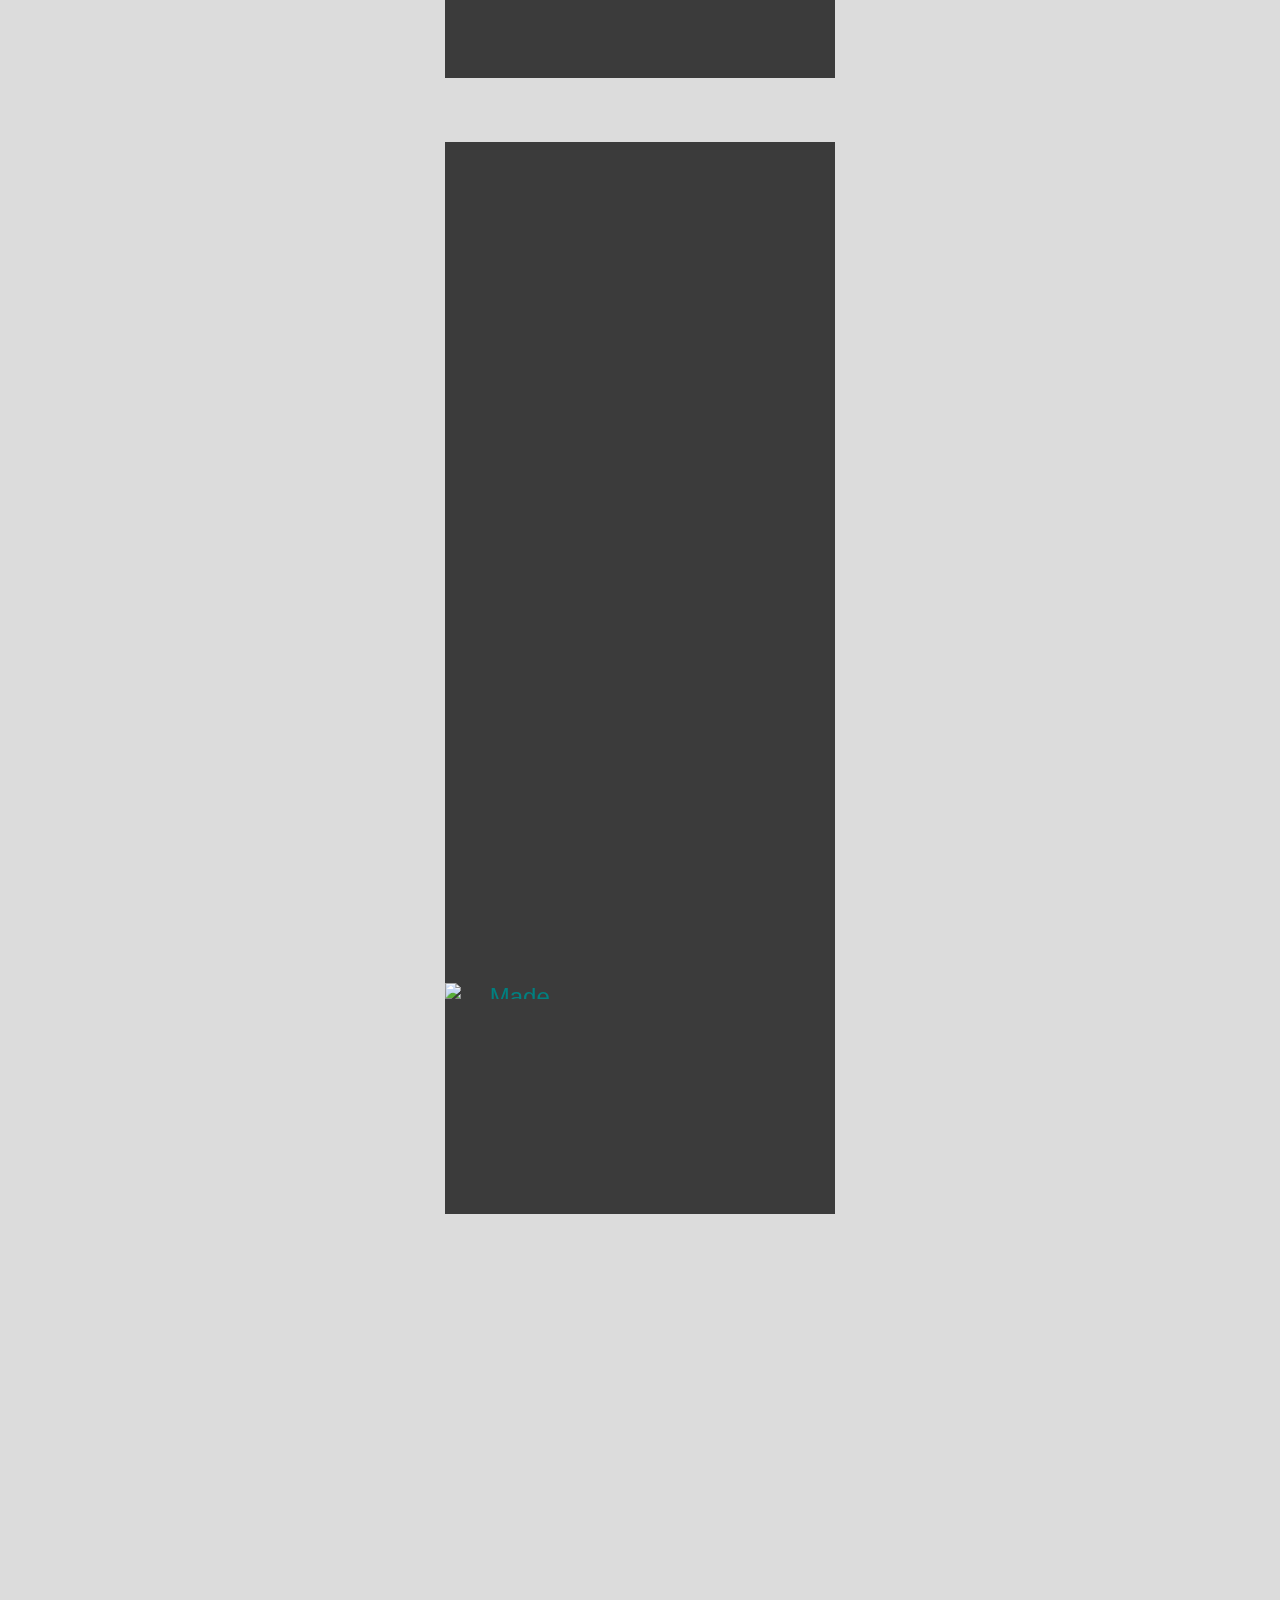
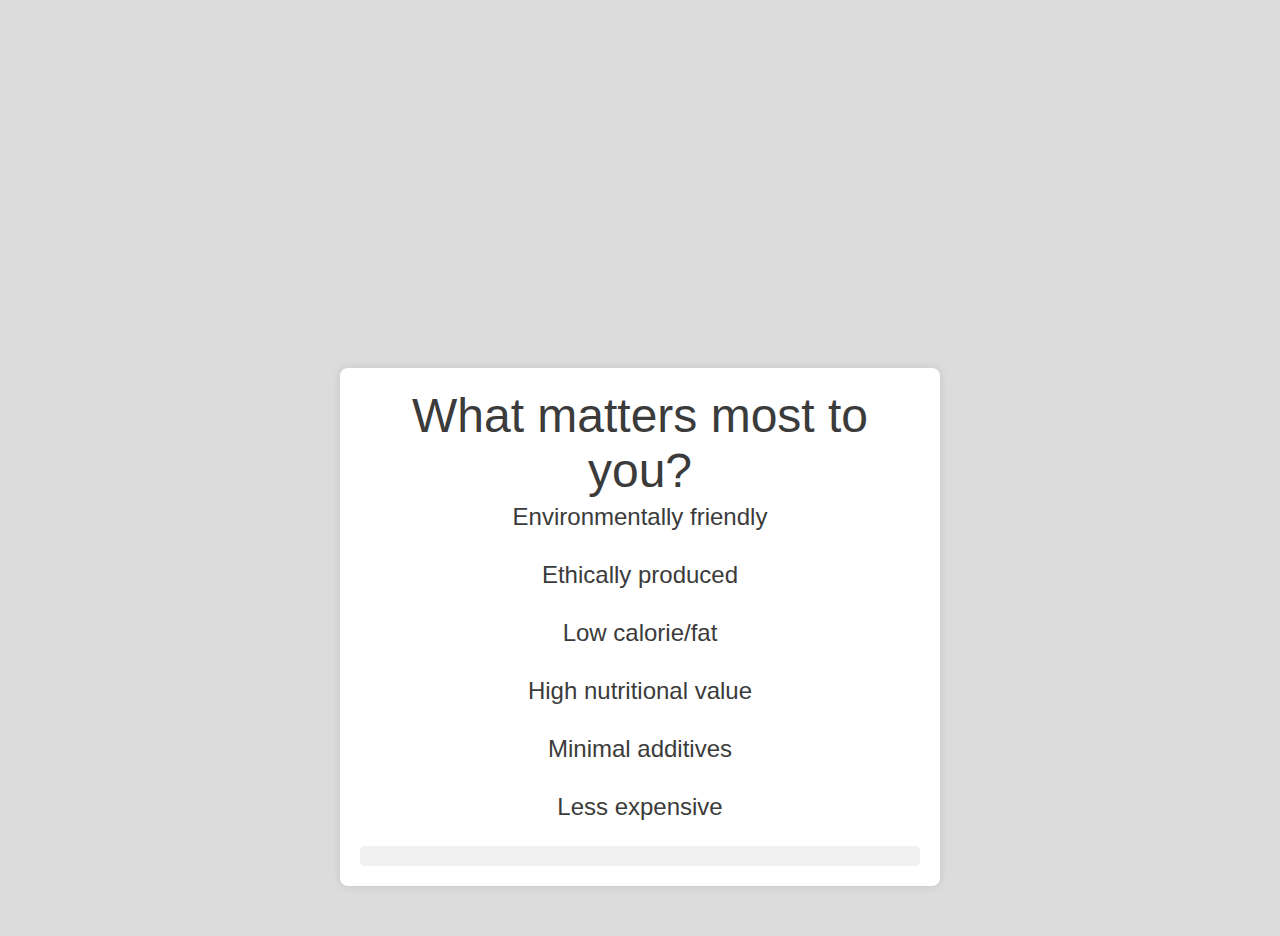
==== commit 54f786ad: "Update home.html" ====
--- a/docs/home.html
+++ b/docs/home.html
@@ -358,7 +358,7 @@
     
                     switch (selectedFactor) {
                         case 'environmentally friendly':
-                            resultText = 'According to various sources, the production of plant based milk, specifically oat milk has a lower carbon footprint than cows milk. However, these sources don't take into account how far the oat milk has travelled to supermarket shelves. Overall the packaging is different but more often than not are both recylable and although the distance an oat travels to come to you as oat milk is significantly larger, this is the more environmentally sustainable option.';
+                            resultText = 'According to various sources, the production of plant based milk, specifically oat milk has a lower carbon footprint than cows milk. However, these sources do not take into account how far the oat milk has travelled to supermarket shelves. Overall the packaging is different but more often than not are both recylable and although the distance an oat travels to come to you as oat milk is significantly larger, this is the more environmentally sustainable option.';
                             break;
                         case 'ethical':
                             resultText = 'Look for products with certifications like Fair Trade, which ensure fair treatment of workers.';
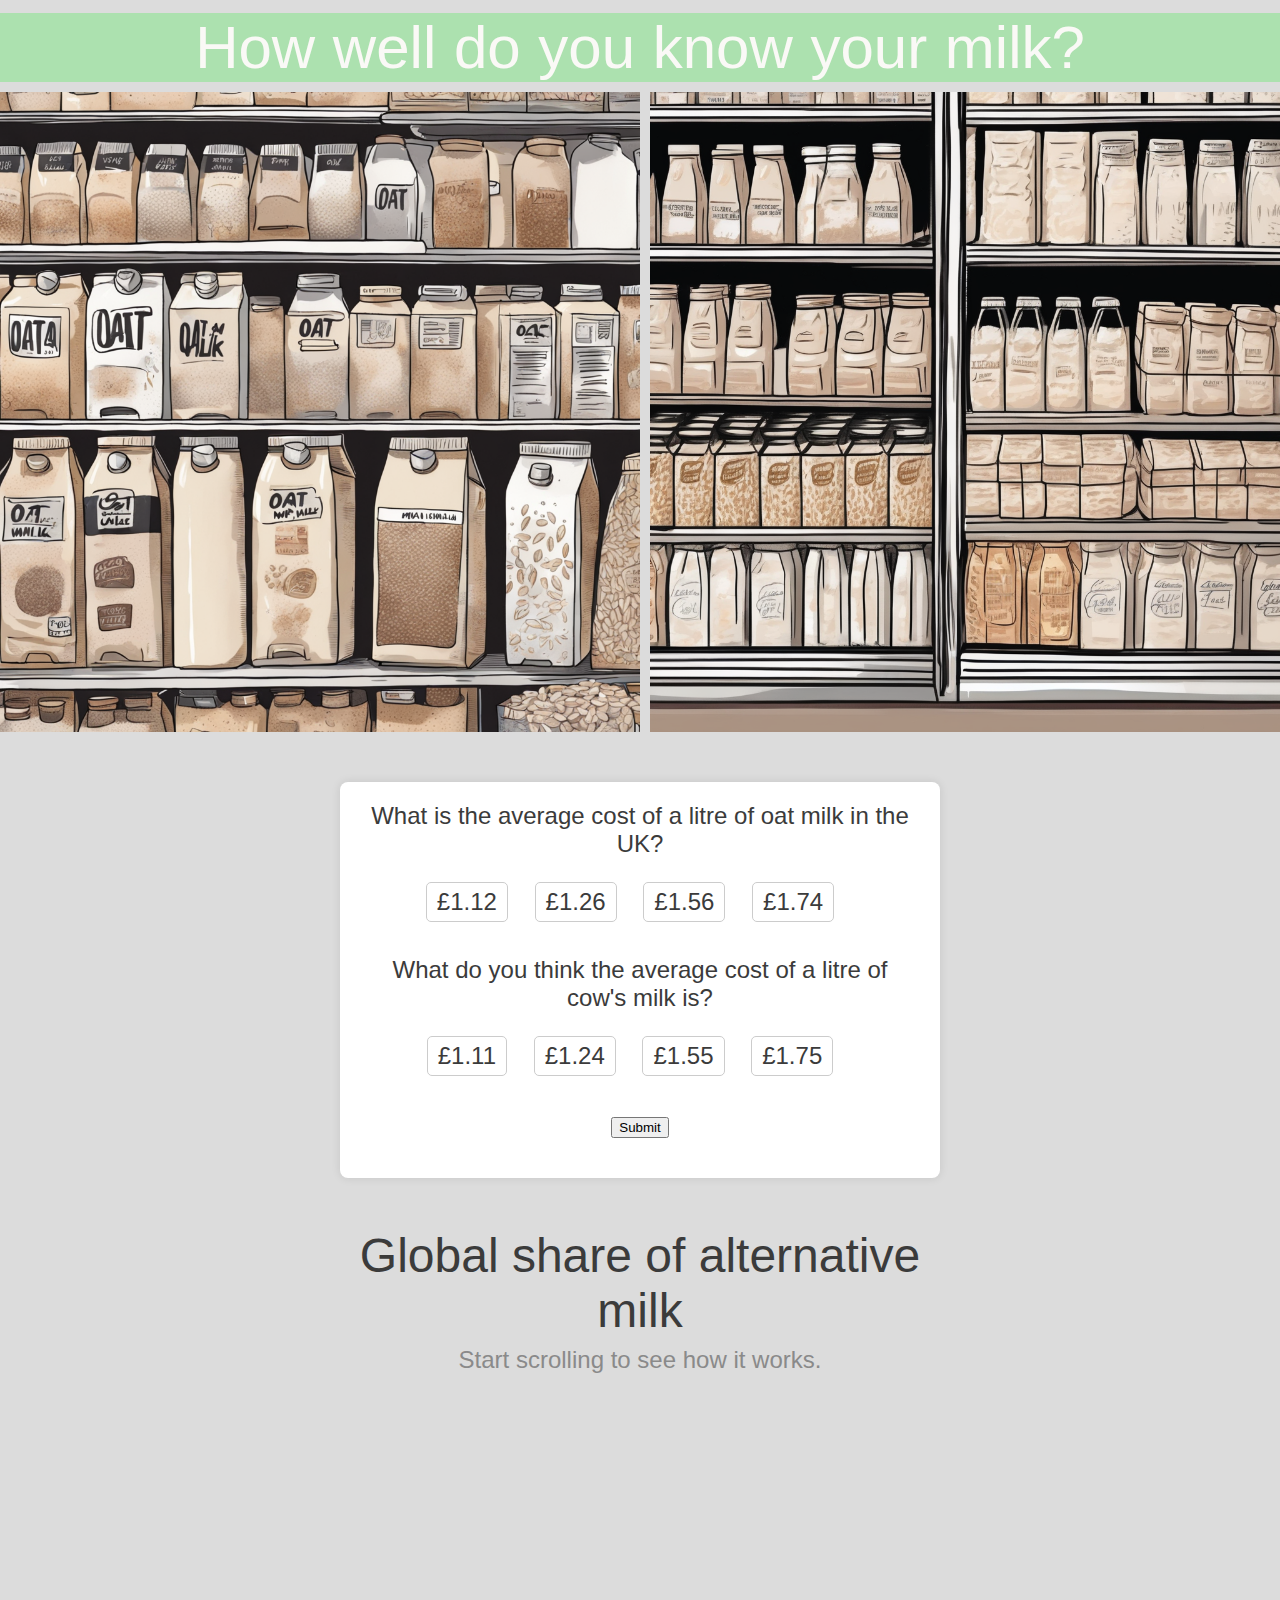
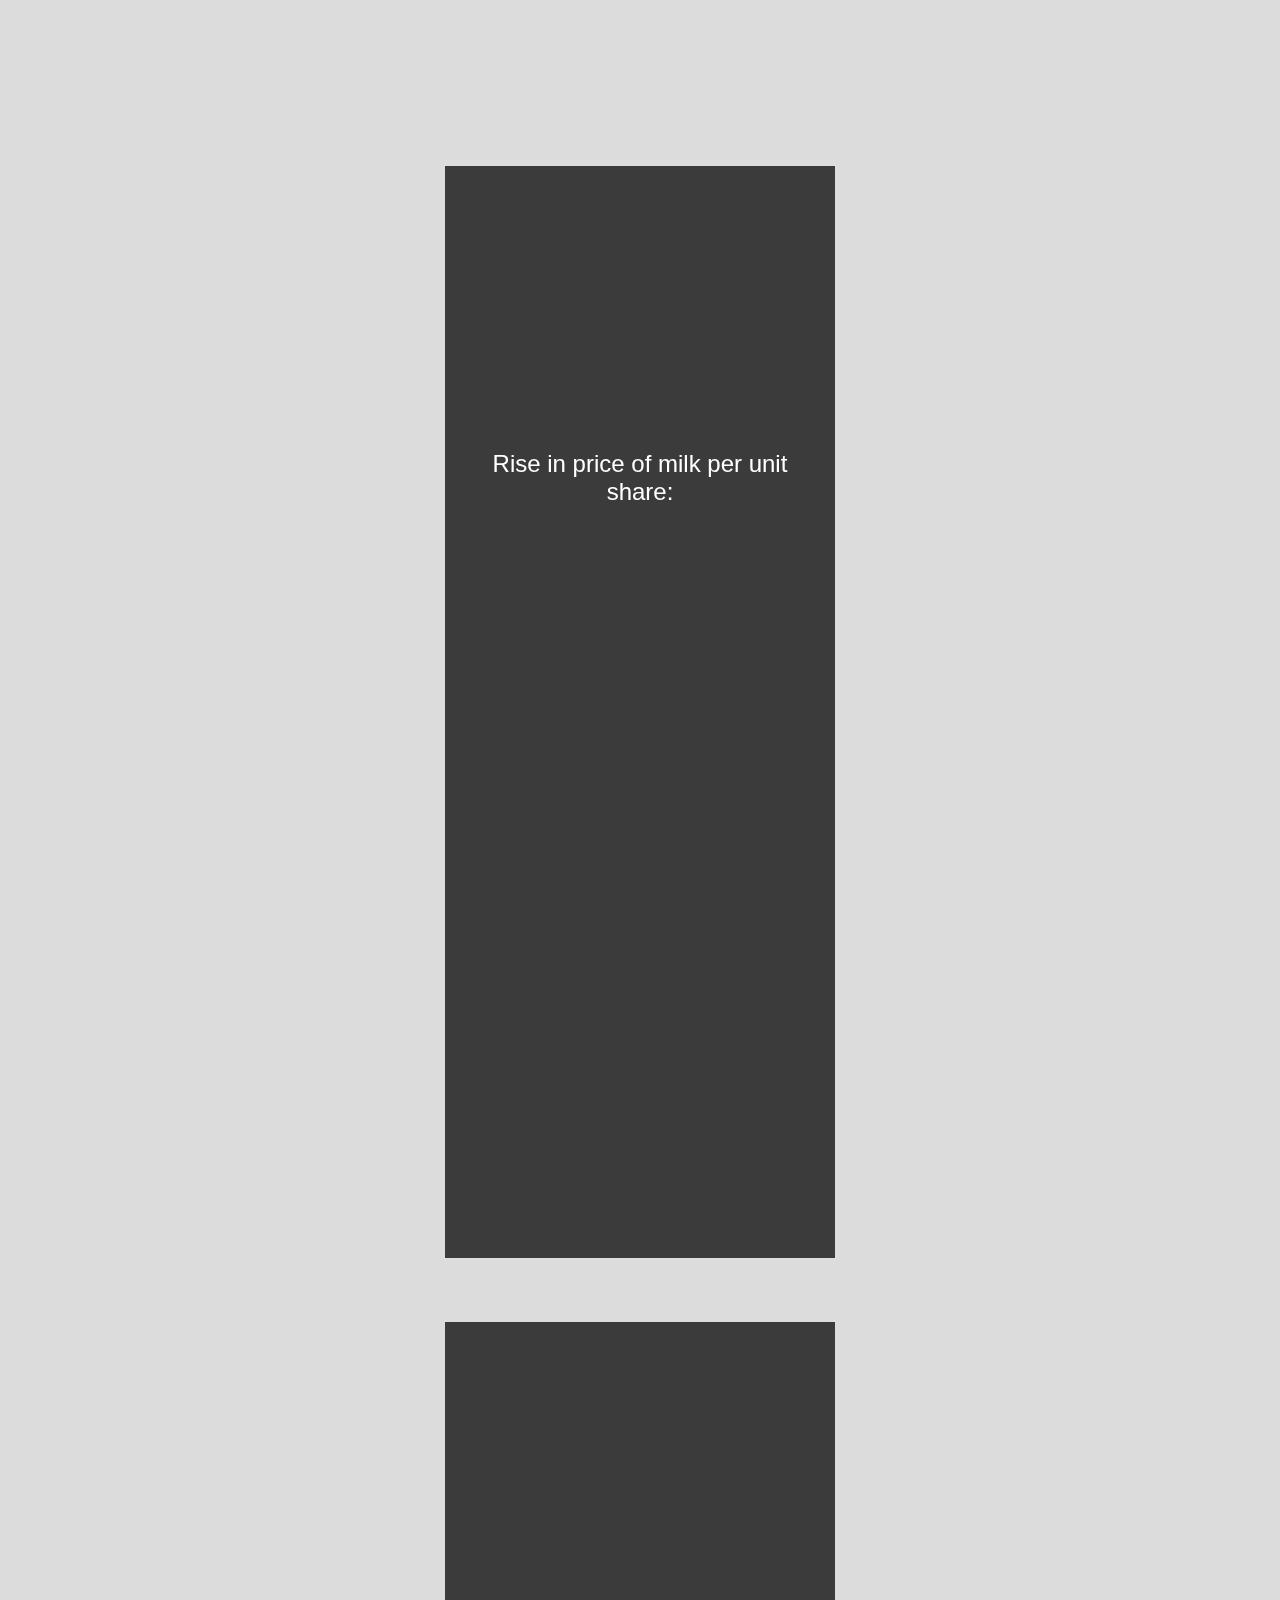
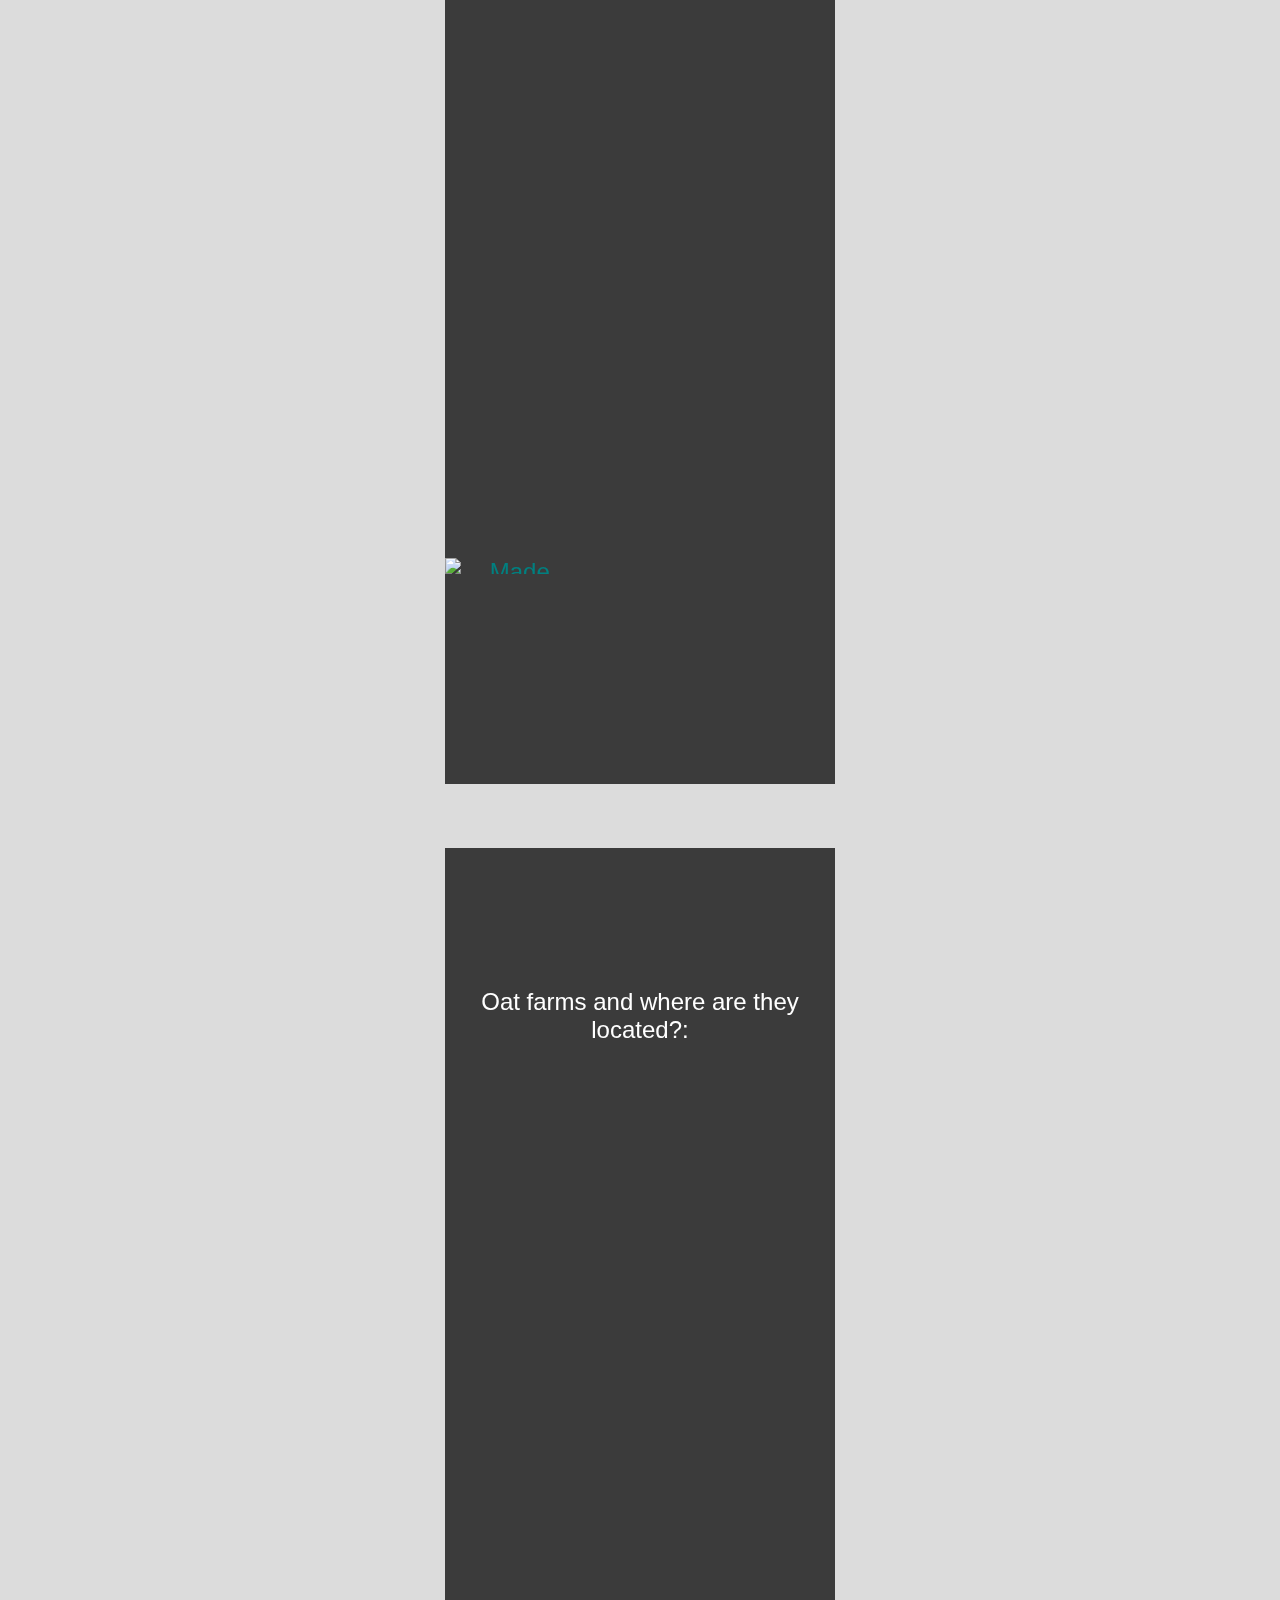
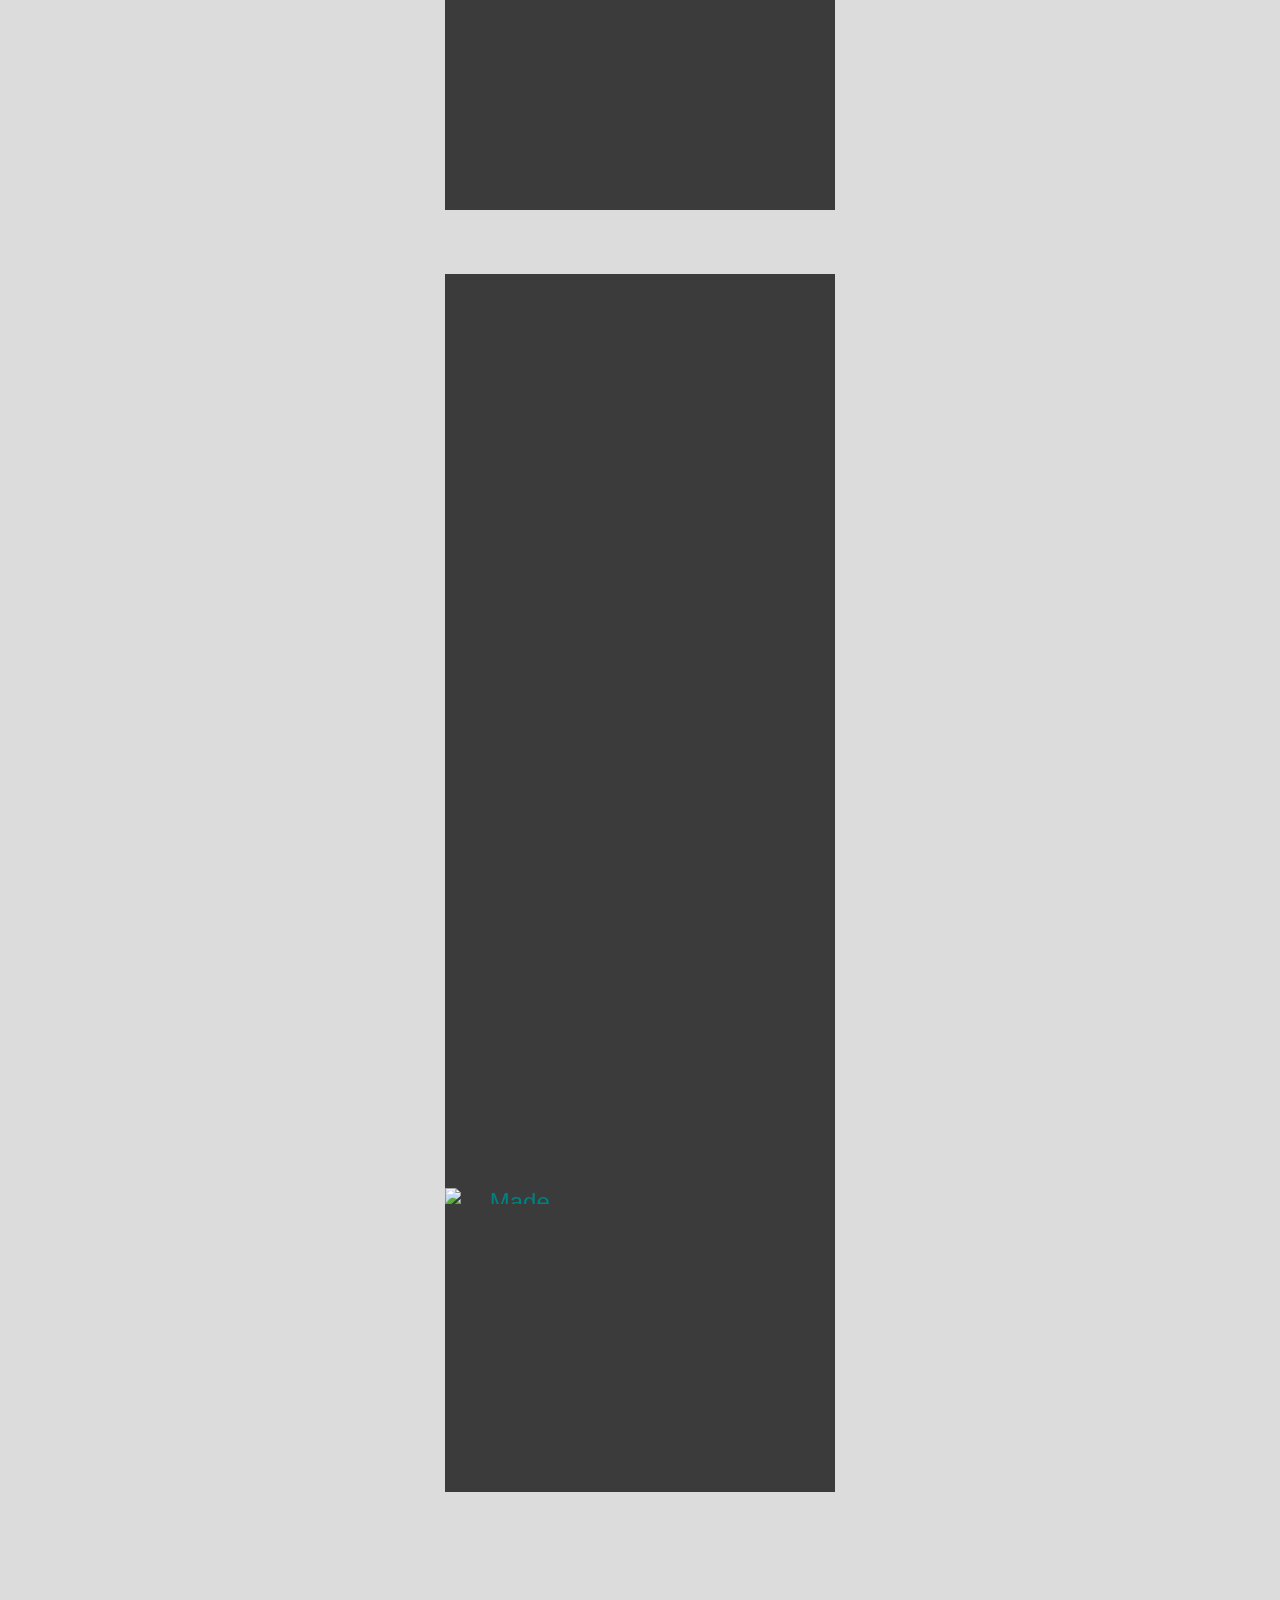
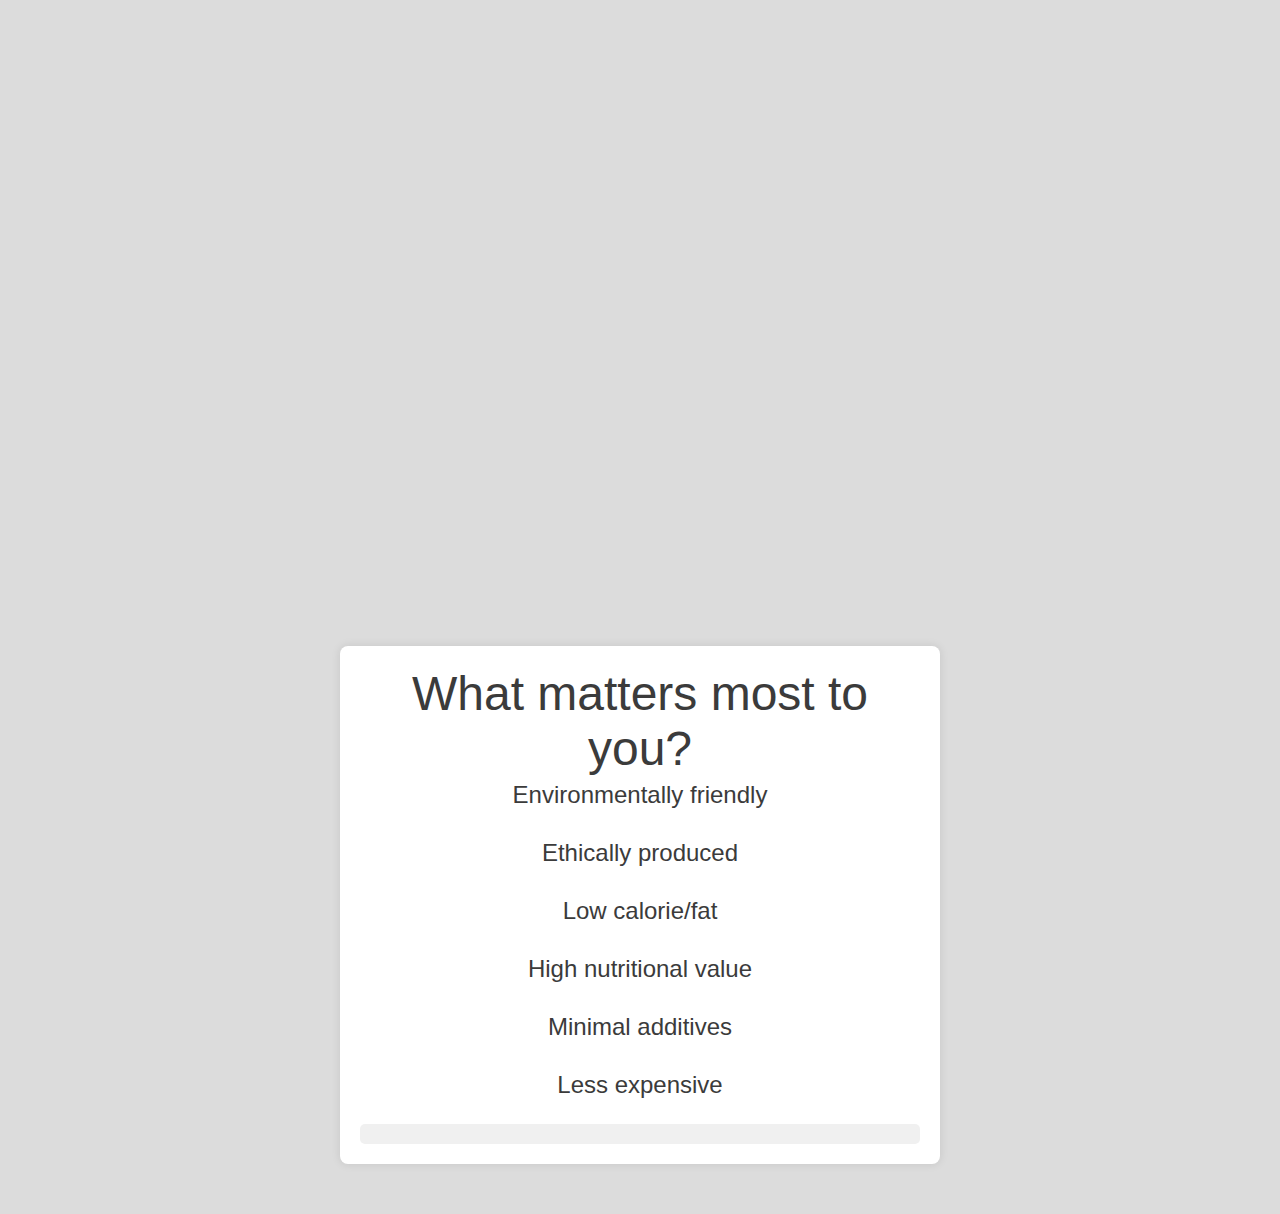
==== commit c2215579: "Update home.html" ====
--- a/docs/home.html
+++ b/docs/home.html
@@ -24,7 +24,7 @@
     <div class="container">
         <form id="quizForm">
             <div class="question">
-                <p>What is the average cost of a litre of milk in the UK?</p>
+                <p>What is the average cost of a litre of oat milk in the UK?</p>
                 <ul class="options">
                     <li><input type="radio" id="£1.12" name="q1" value="£1.12"><label for="£1.12">£1.12</label></li>
                     <li><input type="radio" id="£1.26" name="q1" value="£1.26"><label for="£1.26">£1.26</label></li>
